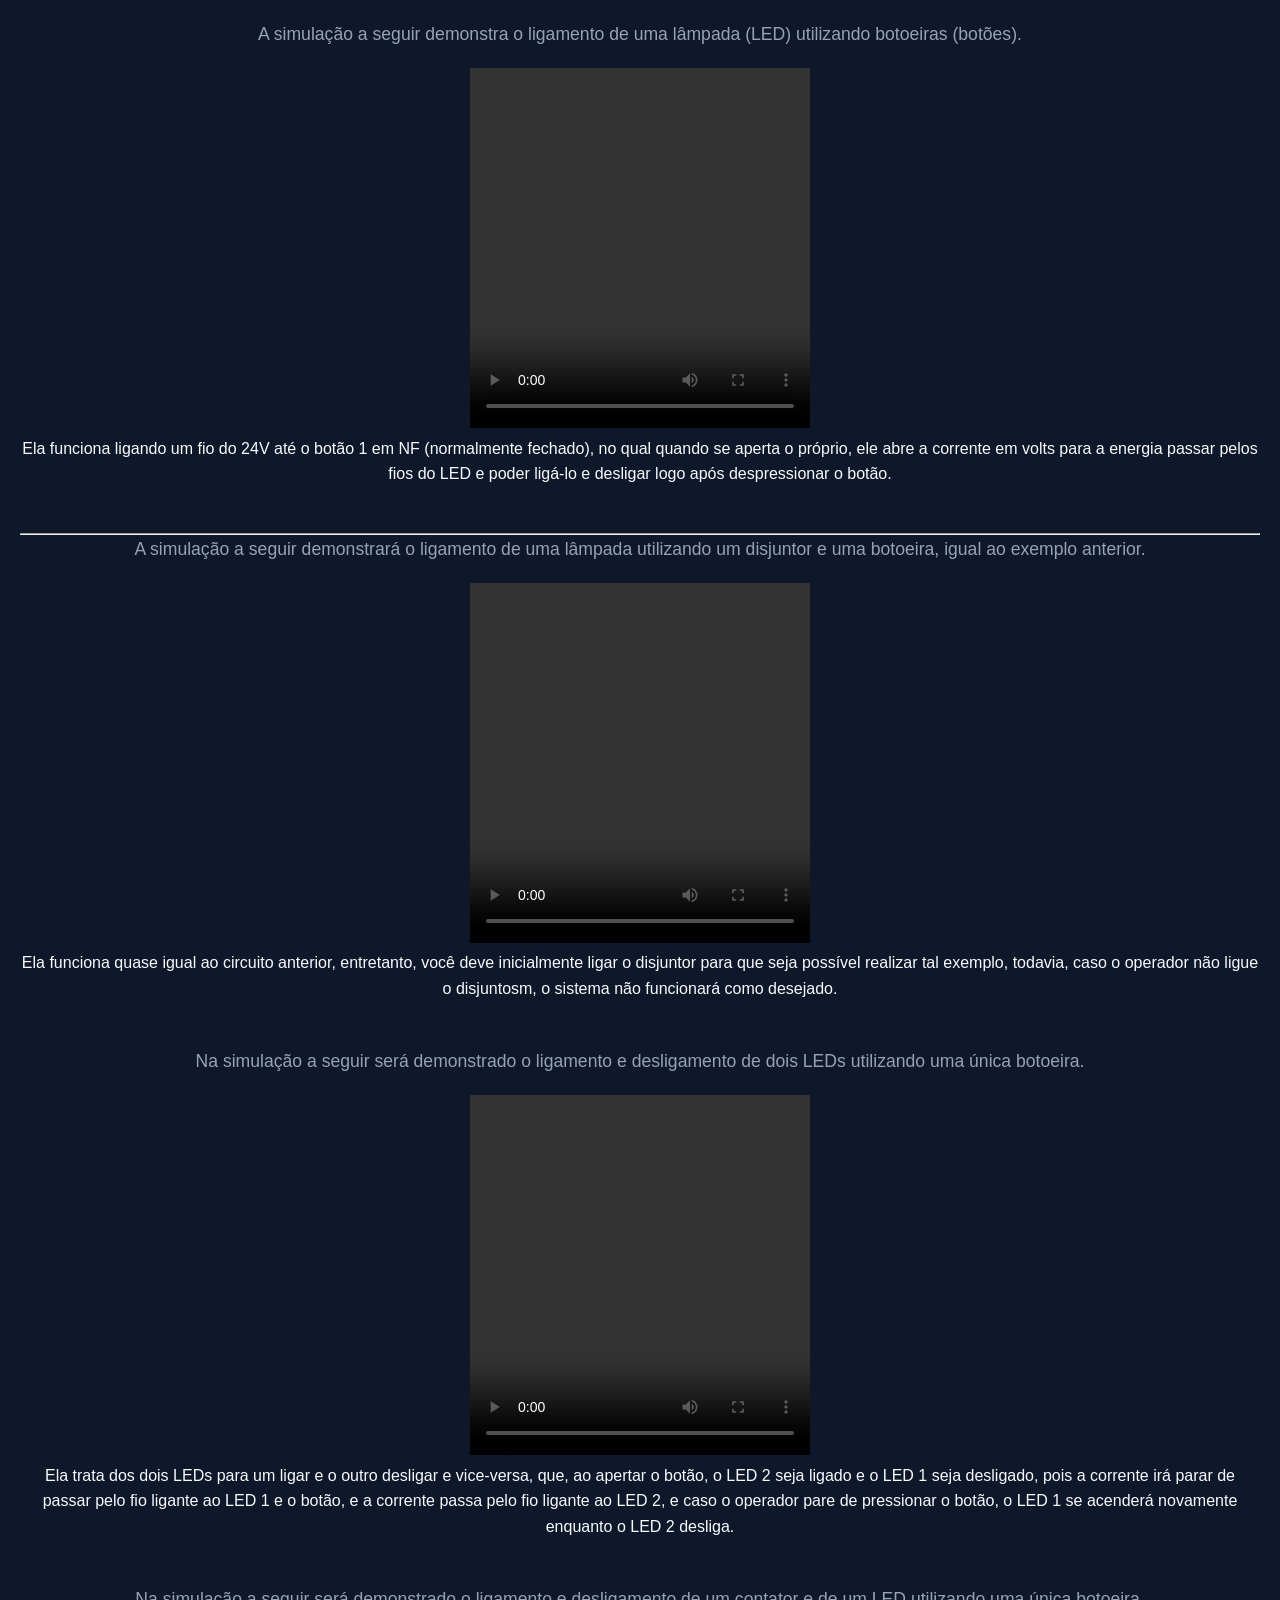
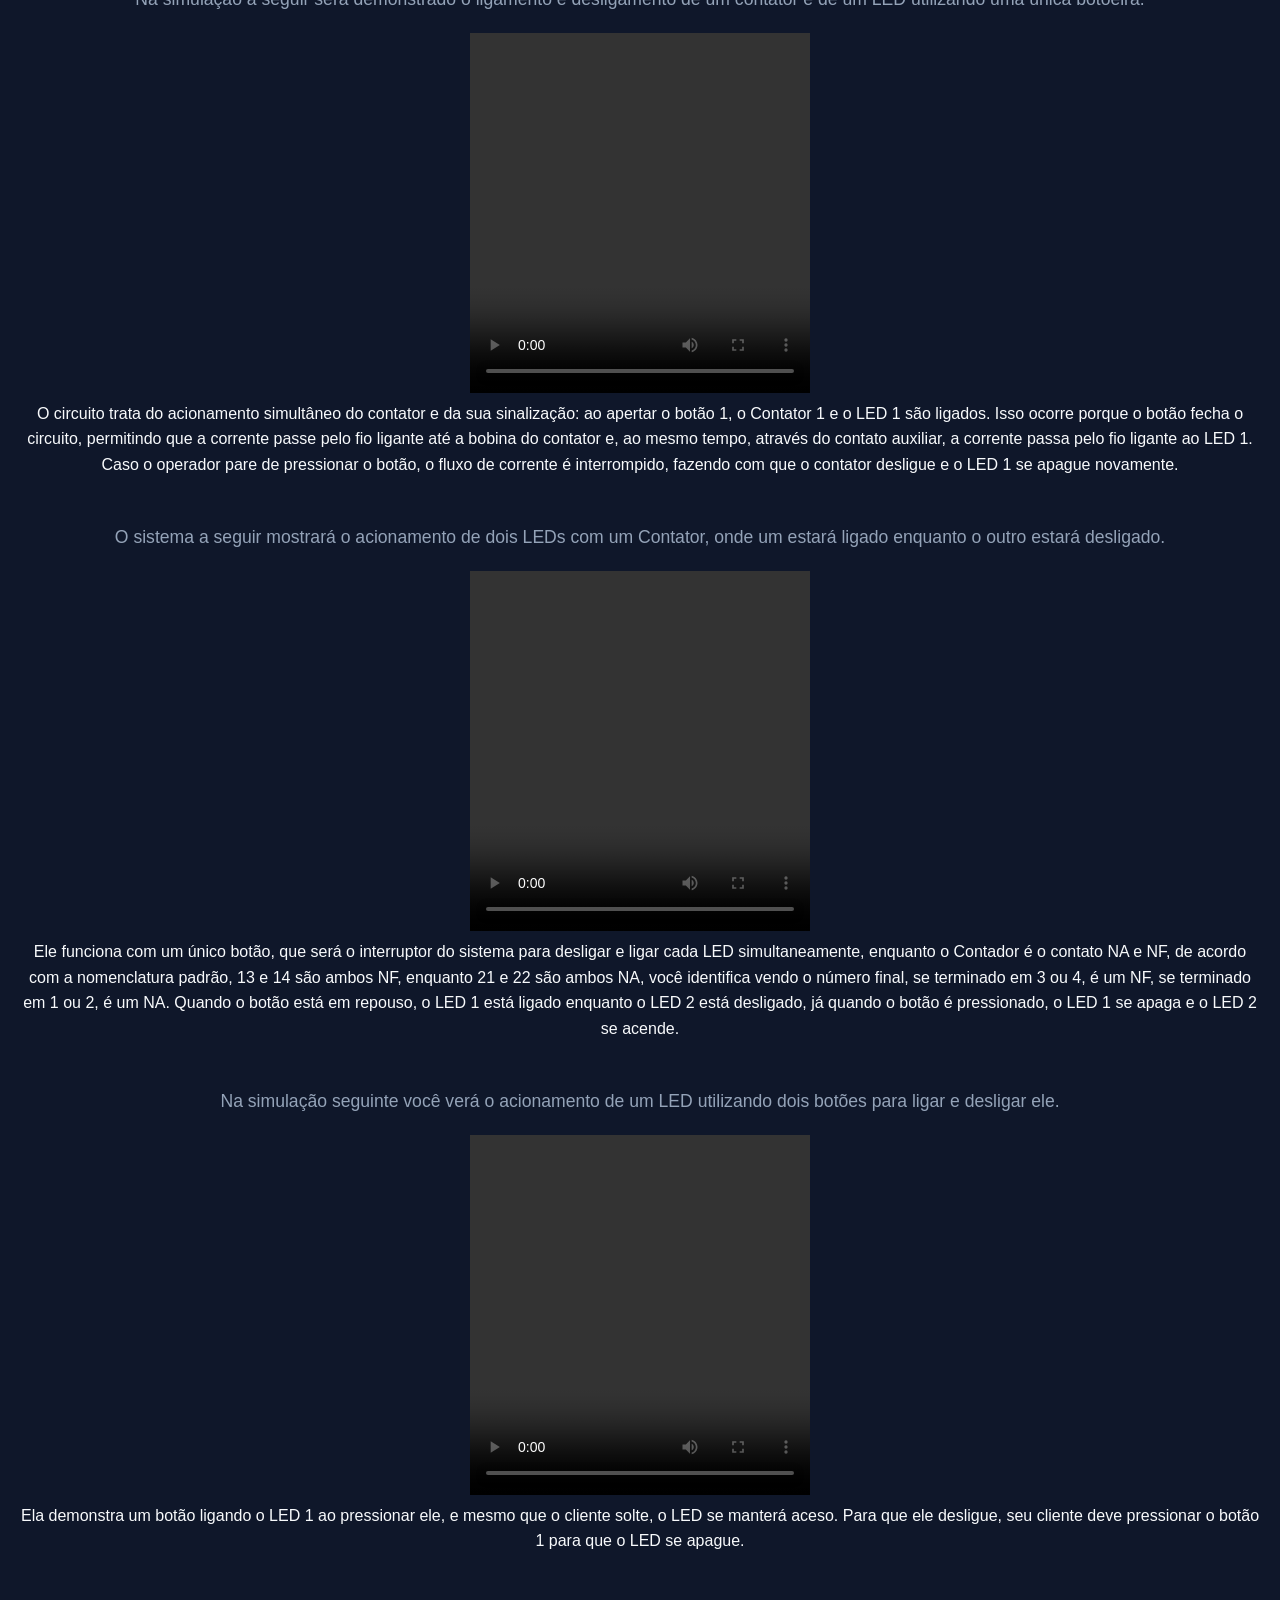
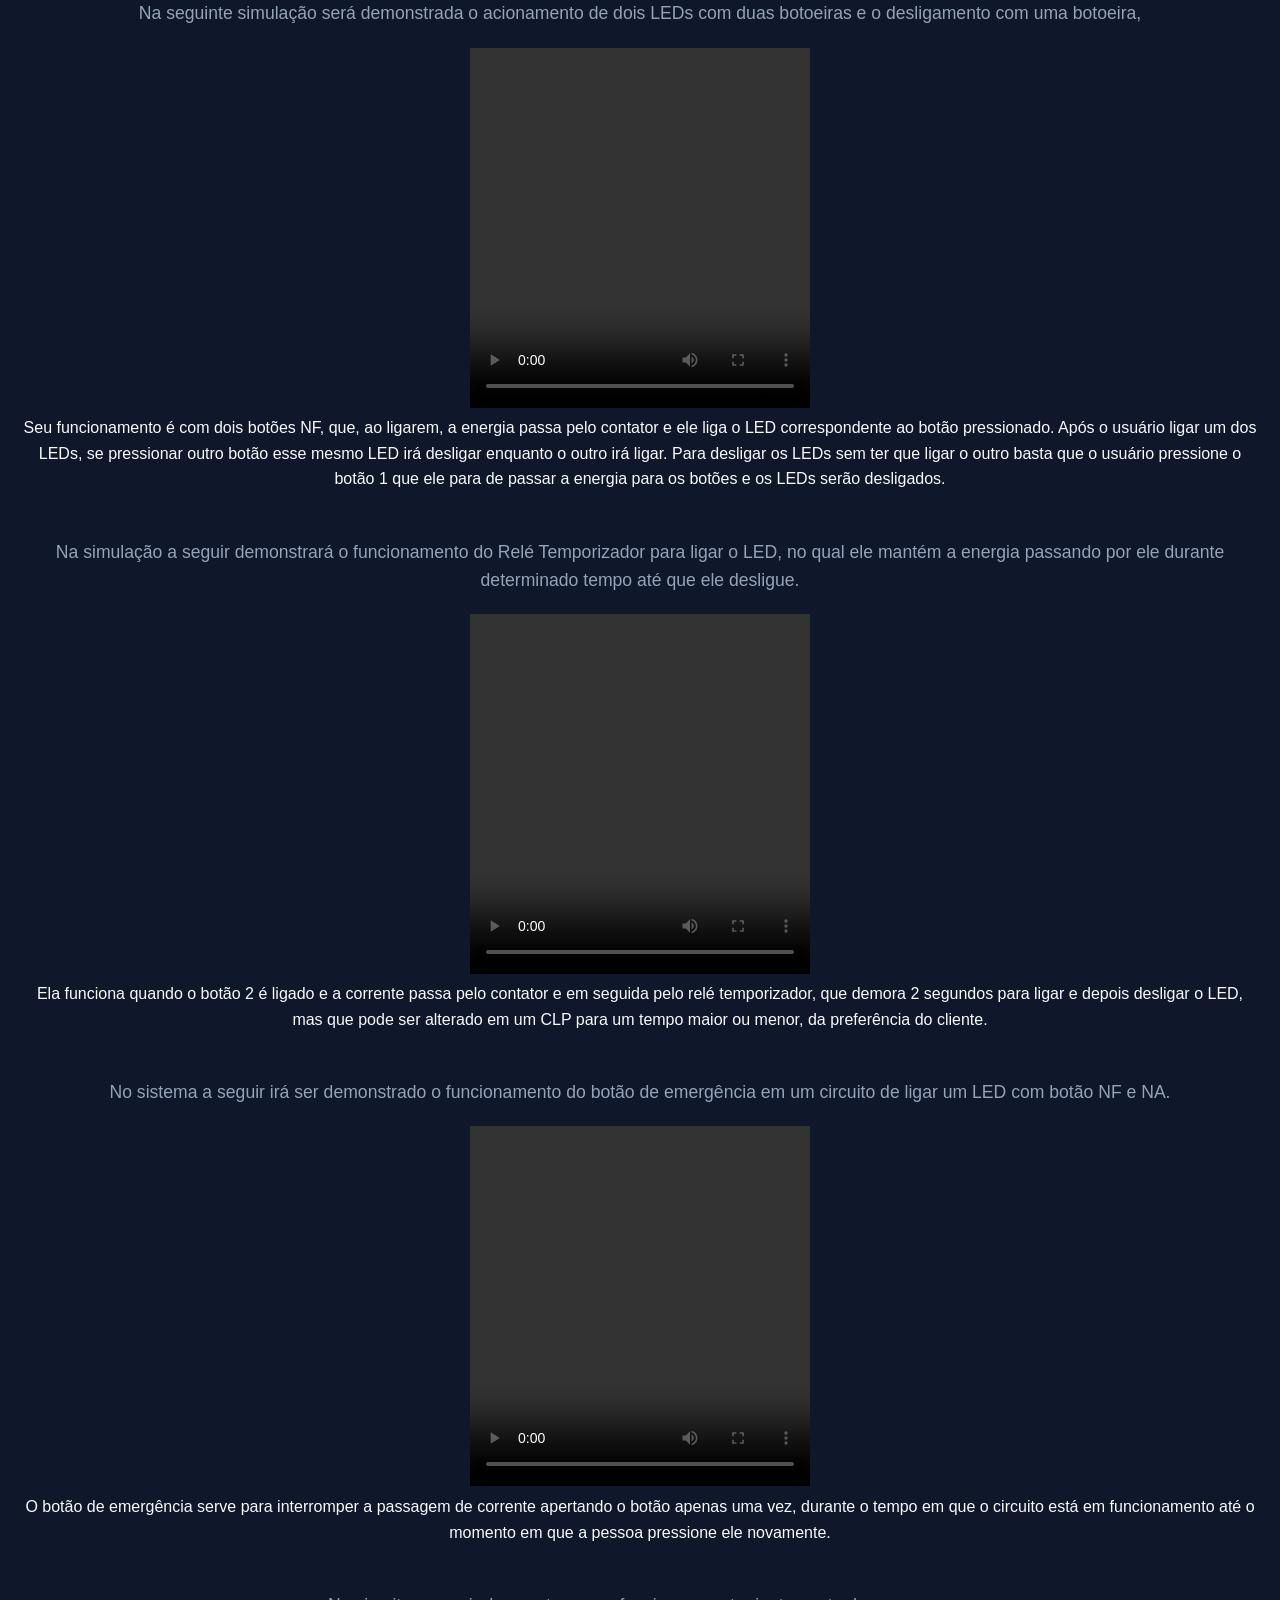
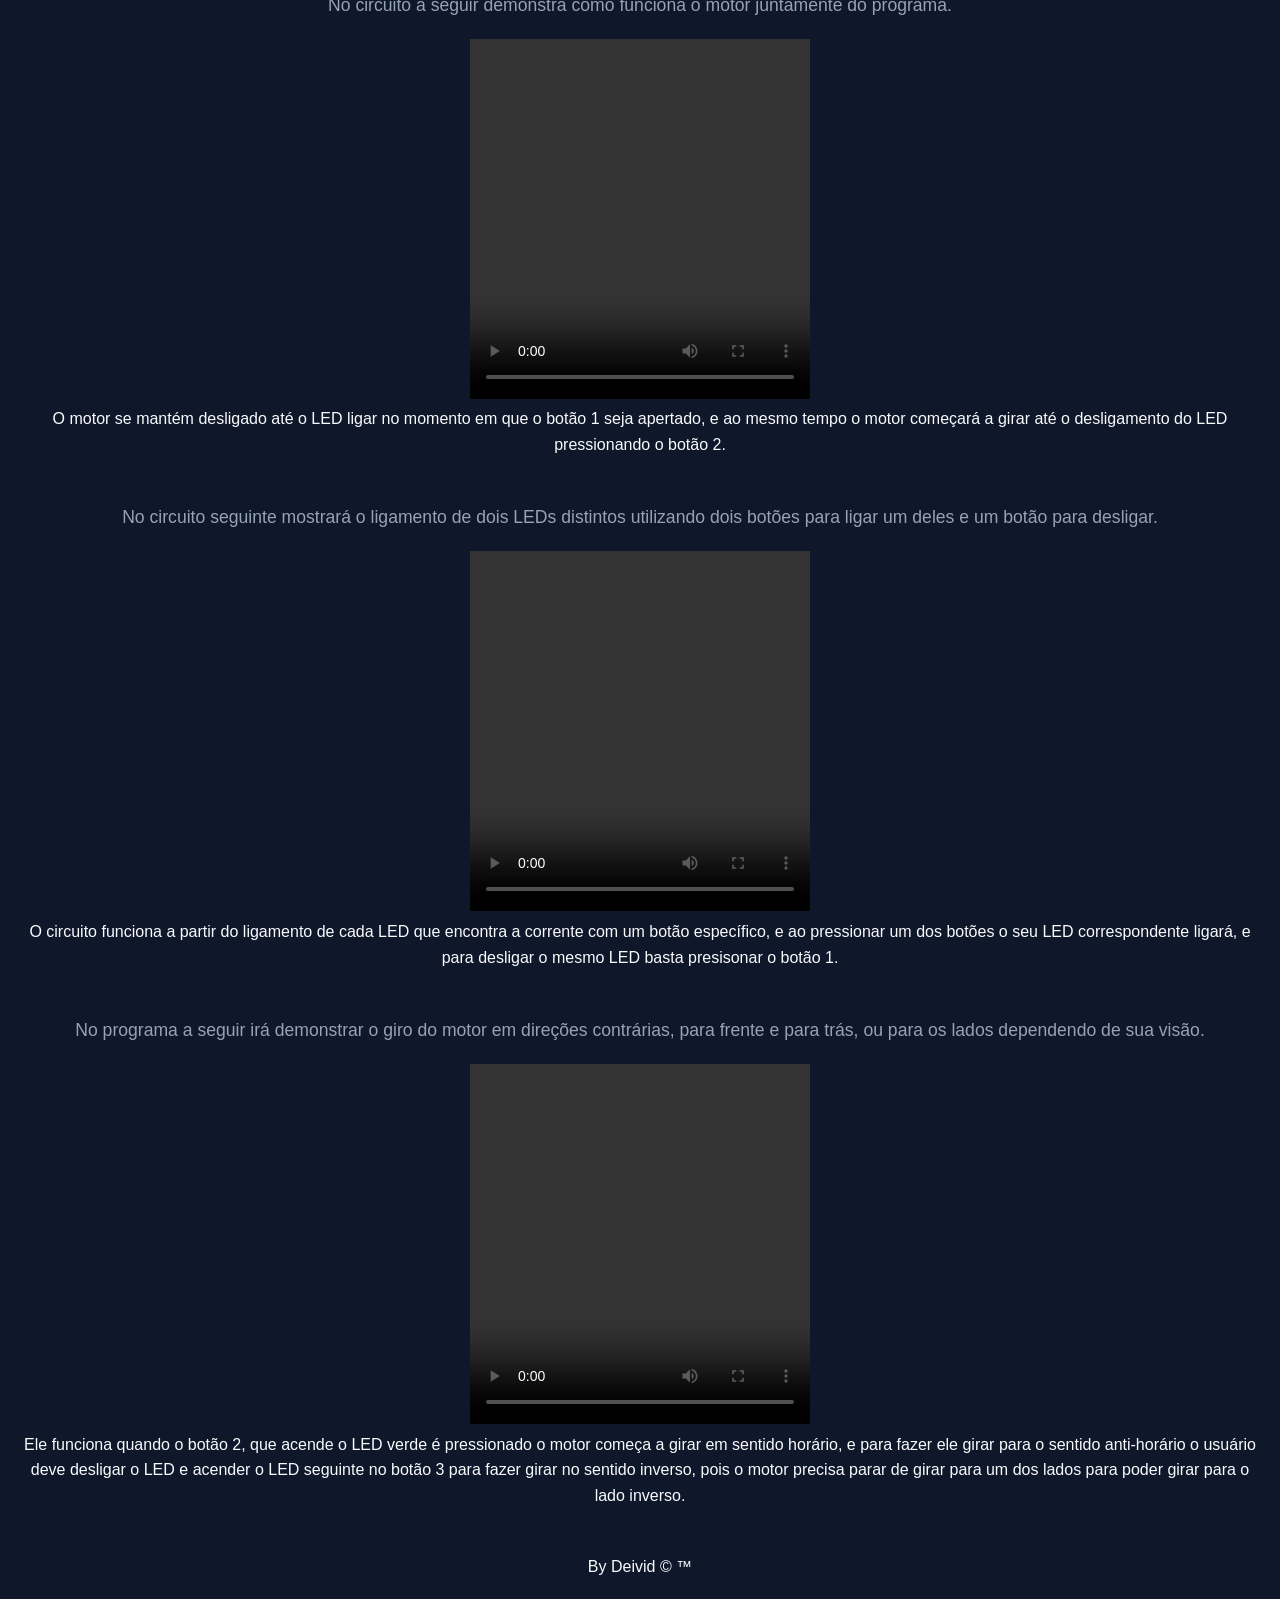
==== index.html @ 8744f874 "site" ====
<!DOCTYPE html>
<html lang="pt_BR">
<head>
    <meta charset="UTF-8">
    <meta name="viewport" content="width=device-width, initial-scale=1.0">
    <link rel="stylesheet" href="./style.css">
    <title>Document</title>
</head>
<body>
    <header>

    </header>
    <main>
        <p>
        A simulação a seguir demonstra o ligamento de uma lâmpada (LED) utilizando botoeiras (botões).
        <div>
            <video src="./videos/Gravação de Tela 2026-06-02 143837.mp4" controls width="340px" height="360px"></video>
        </div>
        Ela funciona ligando um fio do 24V até o botão 1 em NF (normalmente fechado), no qual quando se aperta o próprio, ele abre a corrente em volts para a energia passar pelos fios do LED e poder ligá-lo e desligar logo após despressionar o botão.
        </p><br>
        <hr>
        <p>
            A simulação a seguir demonstrará o ligamento de uma lâmpada utilizando um disjuntor e uma botoeira, igual ao exemplo anterior.
            <div>
                <video src="./videos/Gravação de Tela 2026-06-02 144107.mp4" controls width="340px" height="360px"></video>
            </div>
            Ela funciona quase igual ao circuito anterior, entretanto, você deve inicialmente ligar o disjuntor para que seja possível realizar tal exemplo, todavia, caso o operador não ligue o disjuntosm, o sistema não funcionará como desejado.
        </p><br>
        <p>
            Na simulação a seguir será demonstrado o ligamento e desligamento de dois LEDs utilizando uma única botoeira.
            <div>
                <video src="./videos/Gravação de Tela 2026-06-02 144438.mp4" controls width="340px" height="360px"></video>
            </div>
            Ela trata dos dois LEDs para um ligar e o outro desligar e vice-versa, que, ao apertar o botão, o LED 2 seja ligado e o LED 1 seja desligado, pois a corrente irá parar de passar pelo fio ligante ao LED 1 e o botão, e a corrente passa pelo fio ligante ao LED 2, e caso o operador pare de pressionar o botão, o LED 1 se acenderá novamente enquanto o LED 2 desliga.
        </p><br>
        <p>
            Na simulação a seguir será demonstrado o ligamento e desligamento de um contator e de um LED utilizando uma única botoeira.
            <div>
                <video src="./videos/Gravação de Tela 2026-06-02 144638.mp4" controls width="340ox" height="360px"></video>
            </div>
            O circuito trata do acionamento simultâneo do contator e da sua sinalização: ao apertar o botão 1, o Contator 1 e o LED 1 são ligados. Isso ocorre porque o botão fecha o circuito, permitindo que a corrente passe pelo fio ligante até a bobina do contator e, ao mesmo tempo, através do contato auxiliar, a corrente passa pelo fio ligante ao LED 1. Caso o operador pare de pressionar o botão, o fluxo de corrente é interrompido, fazendo com que o contator desligue e o LED 1 se apague novamente.
        </p><br>
        <p>
            O sistema a seguir mostrará o acionamento de dois LEDs com um Contator, onde um estará ligado enquanto o outro estará desligado.
            <div>
                <video src="./videos/Gravação de Tela 2026-06-02 144818.mp4" controls width="340ox" height="360px"></video>
            </div>
            Ele funciona com um único botão, que será o interruptor do sistema para desligar e ligar cada LED simultaneamente, enquanto o Contador é o contato NA e NF, de acordo com a nomenclatura padrão, 13 e 14 são ambos NF, enquanto 21 e 22 são ambos NA, você identifica vendo o número final, se terminado em 3 ou 4, é um NF, se terminado em 1 ou 2, é um NA. Quando o botão está em repouso, o LED 1 está ligado enquanto o LED 2 está desligado, já quando o botão é pressionado, o LED 1 se apaga e o LED 2 se acende.
        </p><br>
        <p>
            Na simulação seguinte você verá o acionamento de um LED utilizando dois botões para ligar e desligar ele.
            <div>
                <video src="./videos/Gravação de Tela 2026-06-02 145043.mp4" controls width="340ox" height="360px"></video>
            </div>
            Ela demonstra um botão ligando o LED 1 ao pressionar ele, e mesmo que o cliente solte, o LED se manterá aceso. Para que ele desligue, seu cliente deve pressionar o botão 1 para que o LED se apague.
        </p><br>
        <p>
            Na seguinte simulação será demonstrada o acionamento de dois LEDs com duas botoeiras e o desligamento com uma botoeira, 
            <div>
                <video src="./videos/Gravação de Tela 2026-06-02 145429.mp4" controls width="340px" height="360px"></video>
            </div>
            Seu funcionamento é com dois botões NF, que, ao ligarem, a energia passa pelo contator e ele liga o LED correspondente ao botão pressionado. Após o usuário ligar um dos LEDs, se pressionar outro botão esse mesmo LED irá desligar enquanto o outro irá ligar. Para desligar os LEDs sem ter que ligar o outro basta que o usuário pressione o botão 1 que ele para de passar a energia para os botões e os LEDs serão desligados.
        </p><br>
        <p>
            Na simulação a seguir demonstrará o funcionamento do Relé Temporizador para ligar o LED, no qual ele mantém a energia passando por ele durante determinado tempo até que ele desligue.
            <div>
                <video src="./videos/Gravação de Tela 2026-06-02 152453.mp4" controls width="340ox" height="360px"></video>
            </div>
            Ela funciona quando o botão 2 é ligado e a corrente passa pelo contator e em seguida pelo relé temporizador, que demora 2 segundos para ligar e depois desligar o LED, mas que pode ser alterado em um CLP para um tempo maior ou menor, da preferência do cliente.
        </p><br>
        <p>
            No sistema a seguir irá ser demonstrado o funcionamento do botão de emergência em um circuito de ligar um LED com botão NF e NA.
            <div>
                <video src="./videos/Gravação de Tela 2026-06-02 152722.mp4" controls width="340px" height="360px"></video>
            </div> 
            O botão de emergência serve para interromper a passagem de corrente apertando o botão apenas uma vez, durante o tempo em que o circuito está em funcionamento até o momento em que a pessoa pressione ele novamente.
        </p><br>
        <p>
            No circuito a seguir demonstra como funciona o motor juntamente do programa.
            <div>
                <video src="./videos/Gravação de Tela 2026-06-02 153037.mp4" controls width="340px" height="360px"></video>
            </div>
            O motor se mantém desligado até o LED ligar no momento em que o botão 1 seja apertado, e ao mesmo tempo o motor começará a girar até o desligamento do LED pressionando o botão 2.
        </p><br>
        <p>
            No circuito seguinte mostrará o ligamento de dois LEDs distintos utilizando dois botões para ligar um deles e um botão para desligar.
            <div>
                <video src="./videos/Gravação de Tela 2026-06-02 153526.mp4" controls width="340px" height="360px"></video>
            </div>
            O circuito funciona a partir do ligamento de cada LED que encontra a corrente com um botão específico, e ao pressionar um dos botões o seu LED correspondente ligará, e para desligar o mesmo LED basta presisonar o botão 1.
        </p><br>
        <p>
            No programa a seguir irá demonstrar o giro do motor em direções contrárias, para frente e para trás, ou para os lados dependendo de sua visão.
            <div>
                <video src="./videos/Gravação de Tela 2026-06-02 153916.mp4" controls width="340px" height="360px"></video>
            </div>
            Ele funciona quando o botão 2, que acende o LED verde é pressionado o motor começa a girar em sentido horário, e para fazer ele girar para o sentido anti-horário o usuário deve desligar o LED e acender o LED seguinte no botão 3 para fazer girar no sentido inverso, pois o motor precisa parar de girar para um dos lados para poder girar para o lado inverso.
        </p><br>
    </main>
    <footer>
        By Deivid &copy; &trade;
    </footer>
</body>
</html>
---- style.css ----
/* ==========================================
    CONFIGURAÇÕES GERAIS (Reset & Cores)
   ========================================== */
* {
    margin: 0;
    padding: 0;
    box-sizing: border-box;
    font-family: 'Segoe UI', Tahoma, Geneva, Verdana, sans-serif;
}

:root {
    --bg-principal: #0f172a;    /* Azul escuro sofisticado */
    --bg-card: #1e293b;         /* Azul um pouco mais claro para contraste */
    --texto-principal: #f8fafc; /* Branco suave */
    --texto-secundario: #94a3b8;/* Cinza claro para detalhes */
    --detalhe: #38bdf8;          /* Azul brilhante para links e botões */
    --borda-suave: #334155;
}

body {
    background-color: var(--bg-principal);
    color: var(--texto-principal);
    line-height: 1.6;
    padding: 20px;
    display: flex;
    flex-direction: column;
    align-items: center;
    text-align: center;
}

/* ==========================================
    LAYOUT DO CONTAINER PRINCIPAL
   ========================================== */
.container {
    max-width: 800px;
    width: 100%;
    background: var(--bg-card);
    padding: 40px;
    border-radius: 16px;
    box-shadow: 0 10px 25px rgba(0, 0, 0, 0.3);
    border: 1px solid var(--borda-suave);
    margin-top: 40px;
}

/* ==========================================
    TIPOGRAFIA (Títulos e Textos)
   ========================================== */
h1 {
    font-size: 2.5rem;
    color: var(--texto-principal);
    margin-bottom: 10px;
    font-weight: 700;
}

p {
    color: var(--texto-secundario);
    margin-bottom: 20px;
    font-size: 1.1rem;
}

/* ==========================================
    ESTILIZAÇÃO DAS IMAGENS (Segura e Bonita)
   ========================================== */
img {
    max-width: 100%;
    height: auto;
    border-radius: 12px;
    display: block;
    margin: 20px auto;
    box-shadow: 0 4px 12px rgba(0, 0, 0, 0.2);
    /* Se a imagem sumir ou quebrar, o CSS abaixo garante que não estrague o layout */
    background-color: var(--borda-suave);
    min-height: 150px; 
}

/* ==========================================
    BOTÕES E LINKS
   ========================================== */
.btn {
    display: inline-block;
    background-color: var(--detalhe);
    color: var(--bg-principal);
    padding: 12px 24px;
    border-radius: 8px;
    text-decoration: none;
    font-weight: 600;
    transition: all 0.3s ease;
    text-align: center;
}

.btn:hover {
    background-color: #7dd3fc; /* Tom mais claro no hover */
    transform: translateY(-2px); /* Efeito flutuante */
    box-shadow: 0 5px 15px rgba(56, 189, 248, 0.4);
}
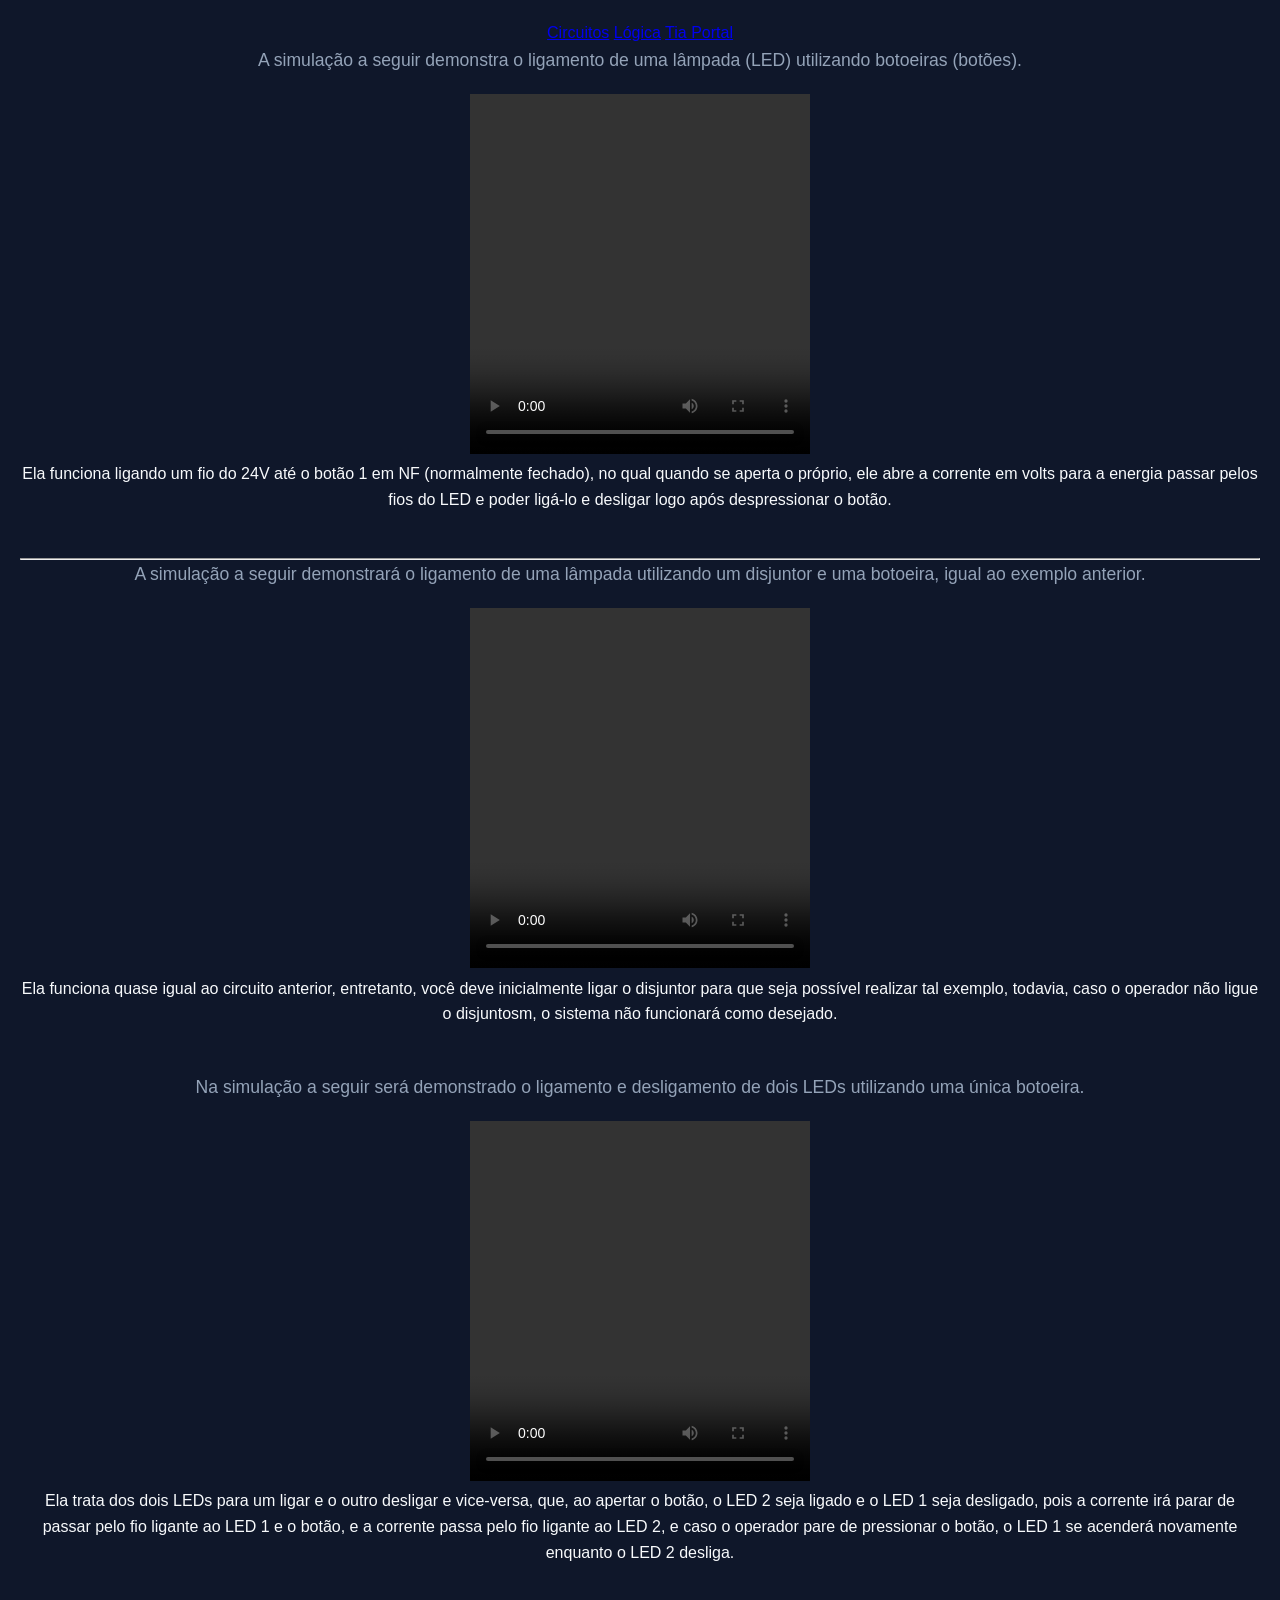
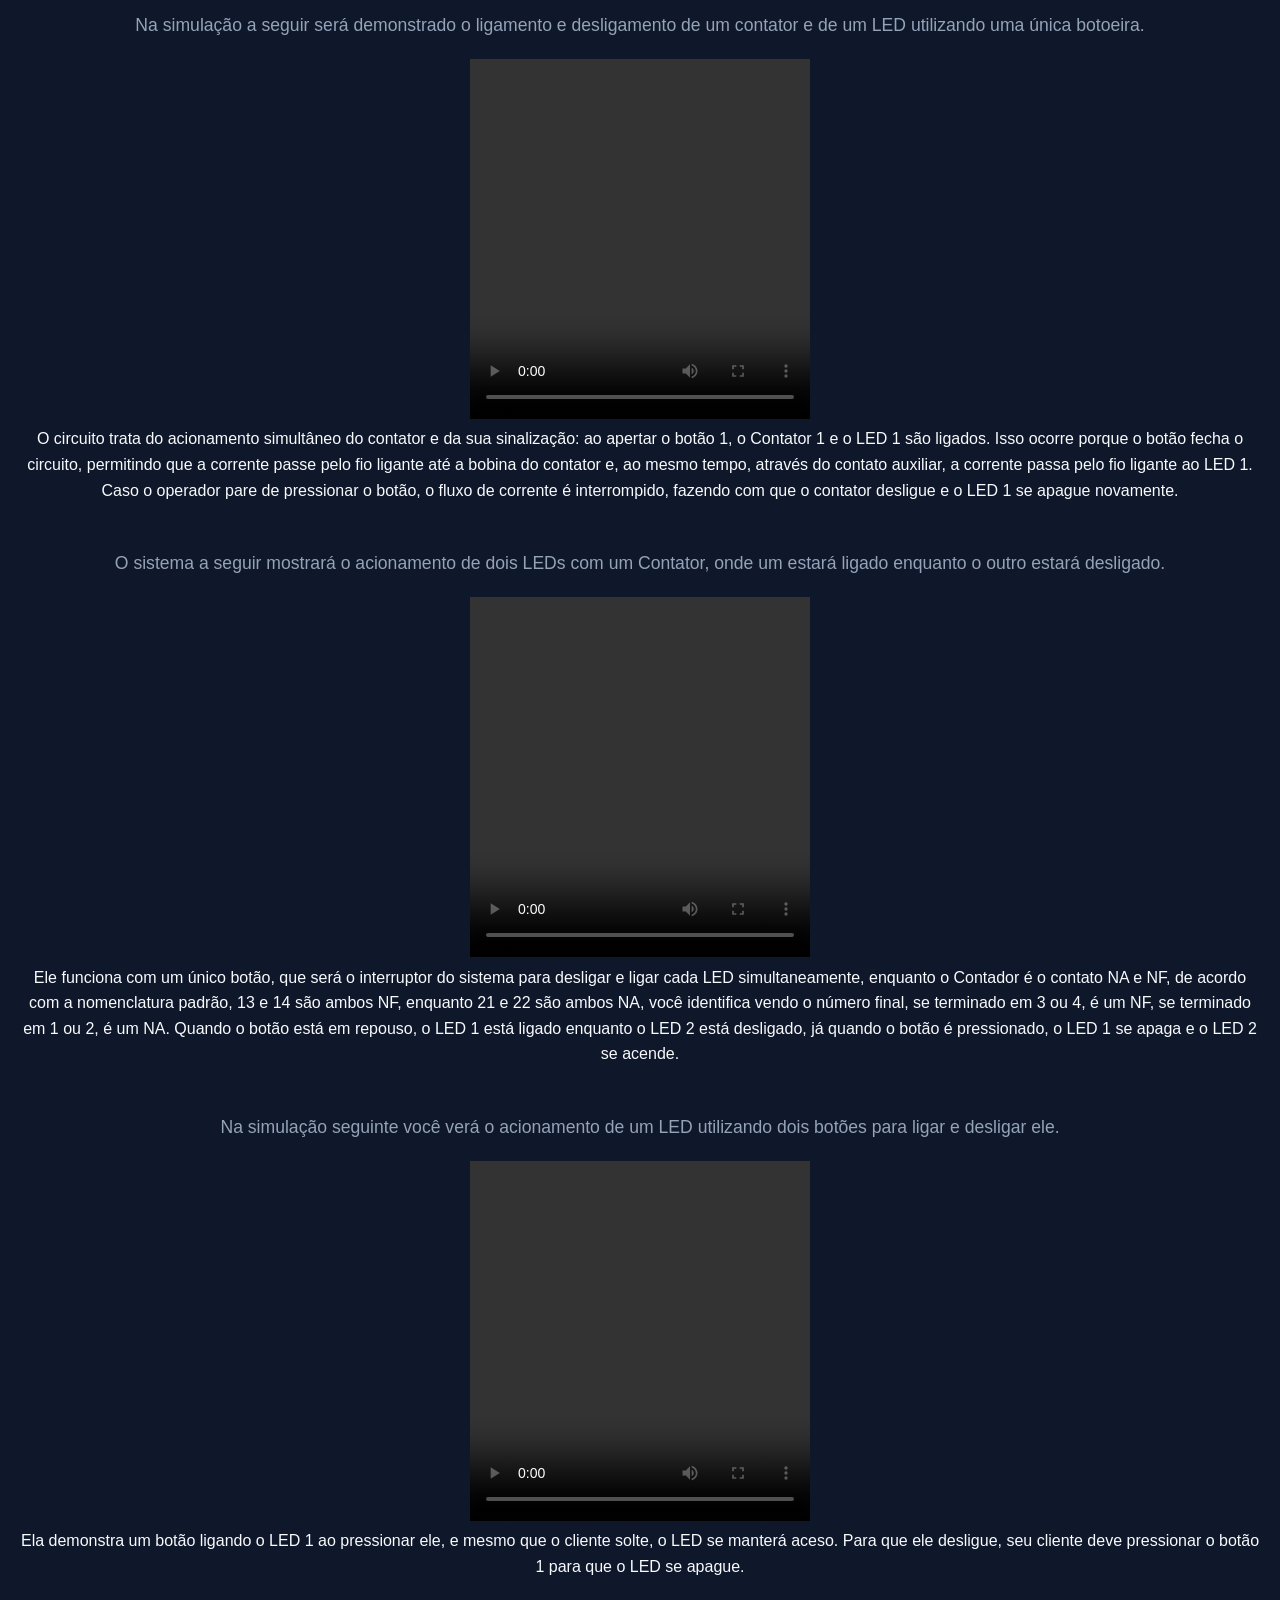
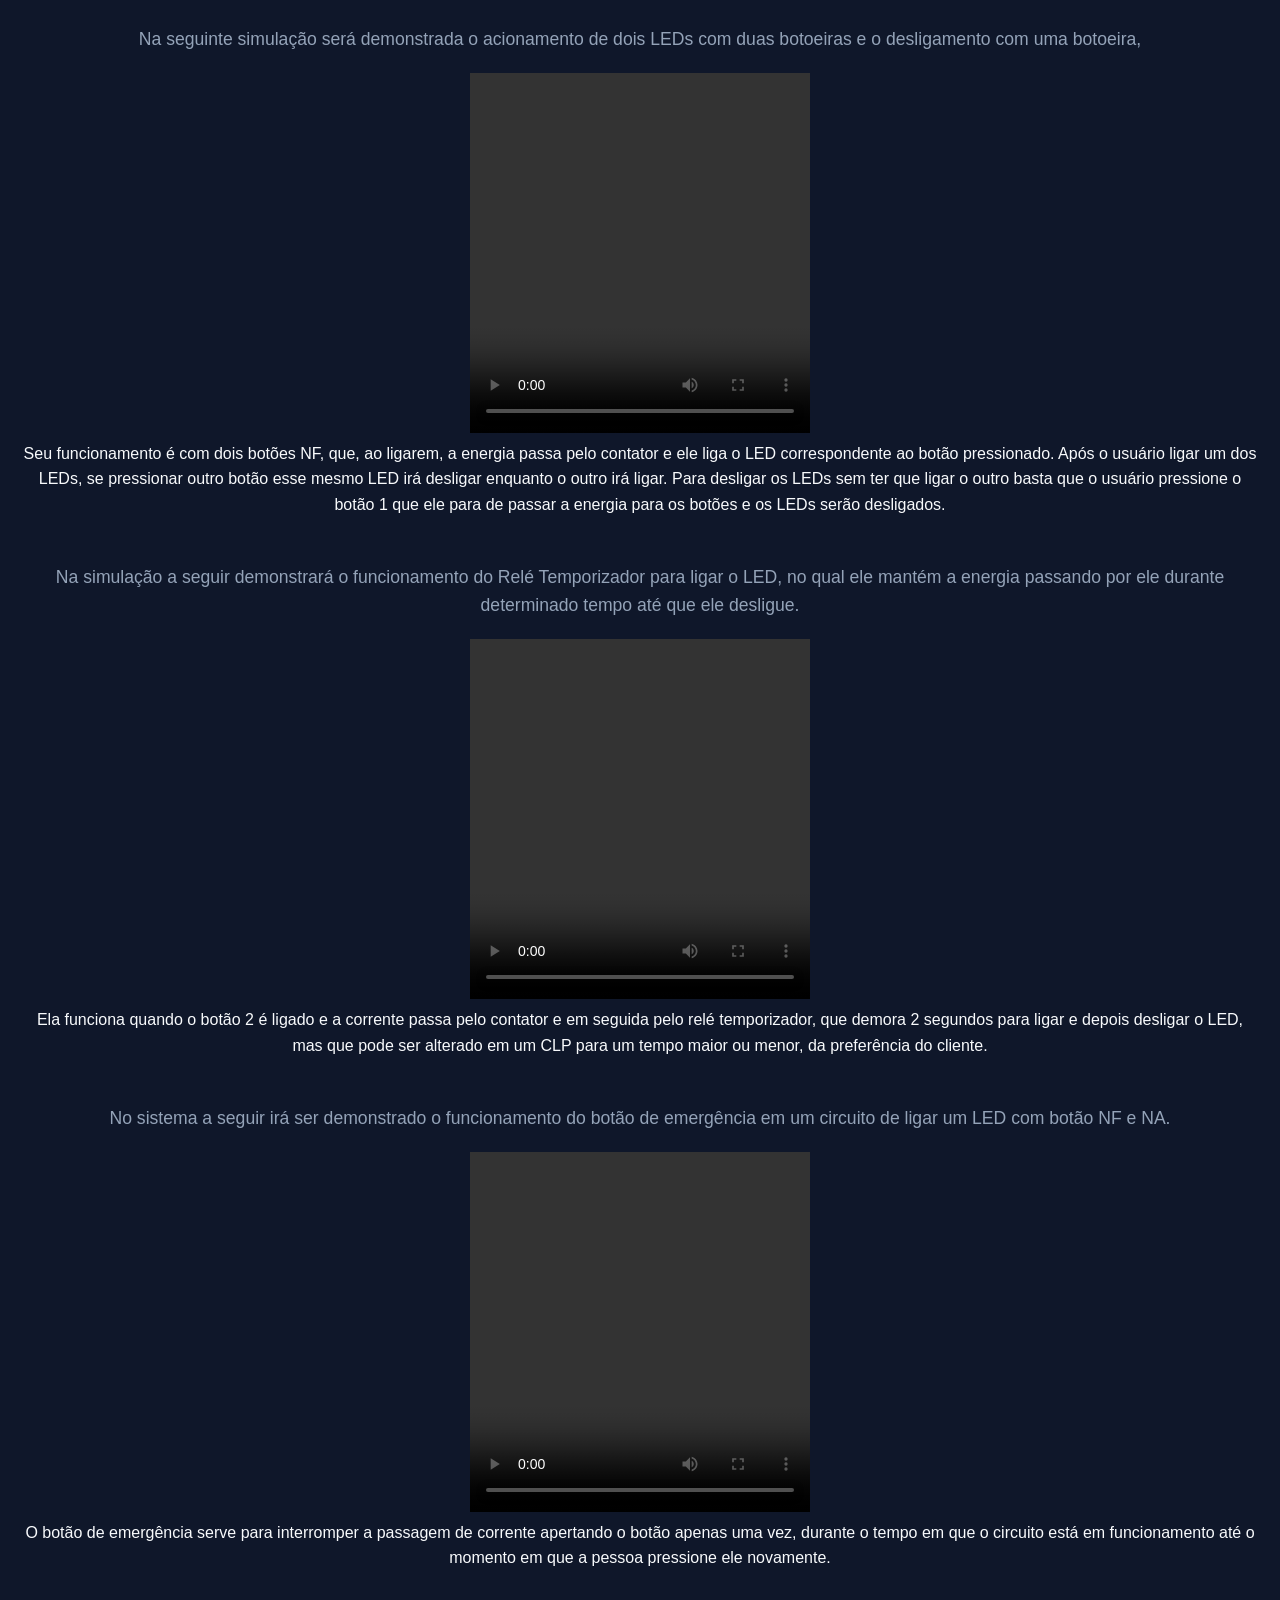
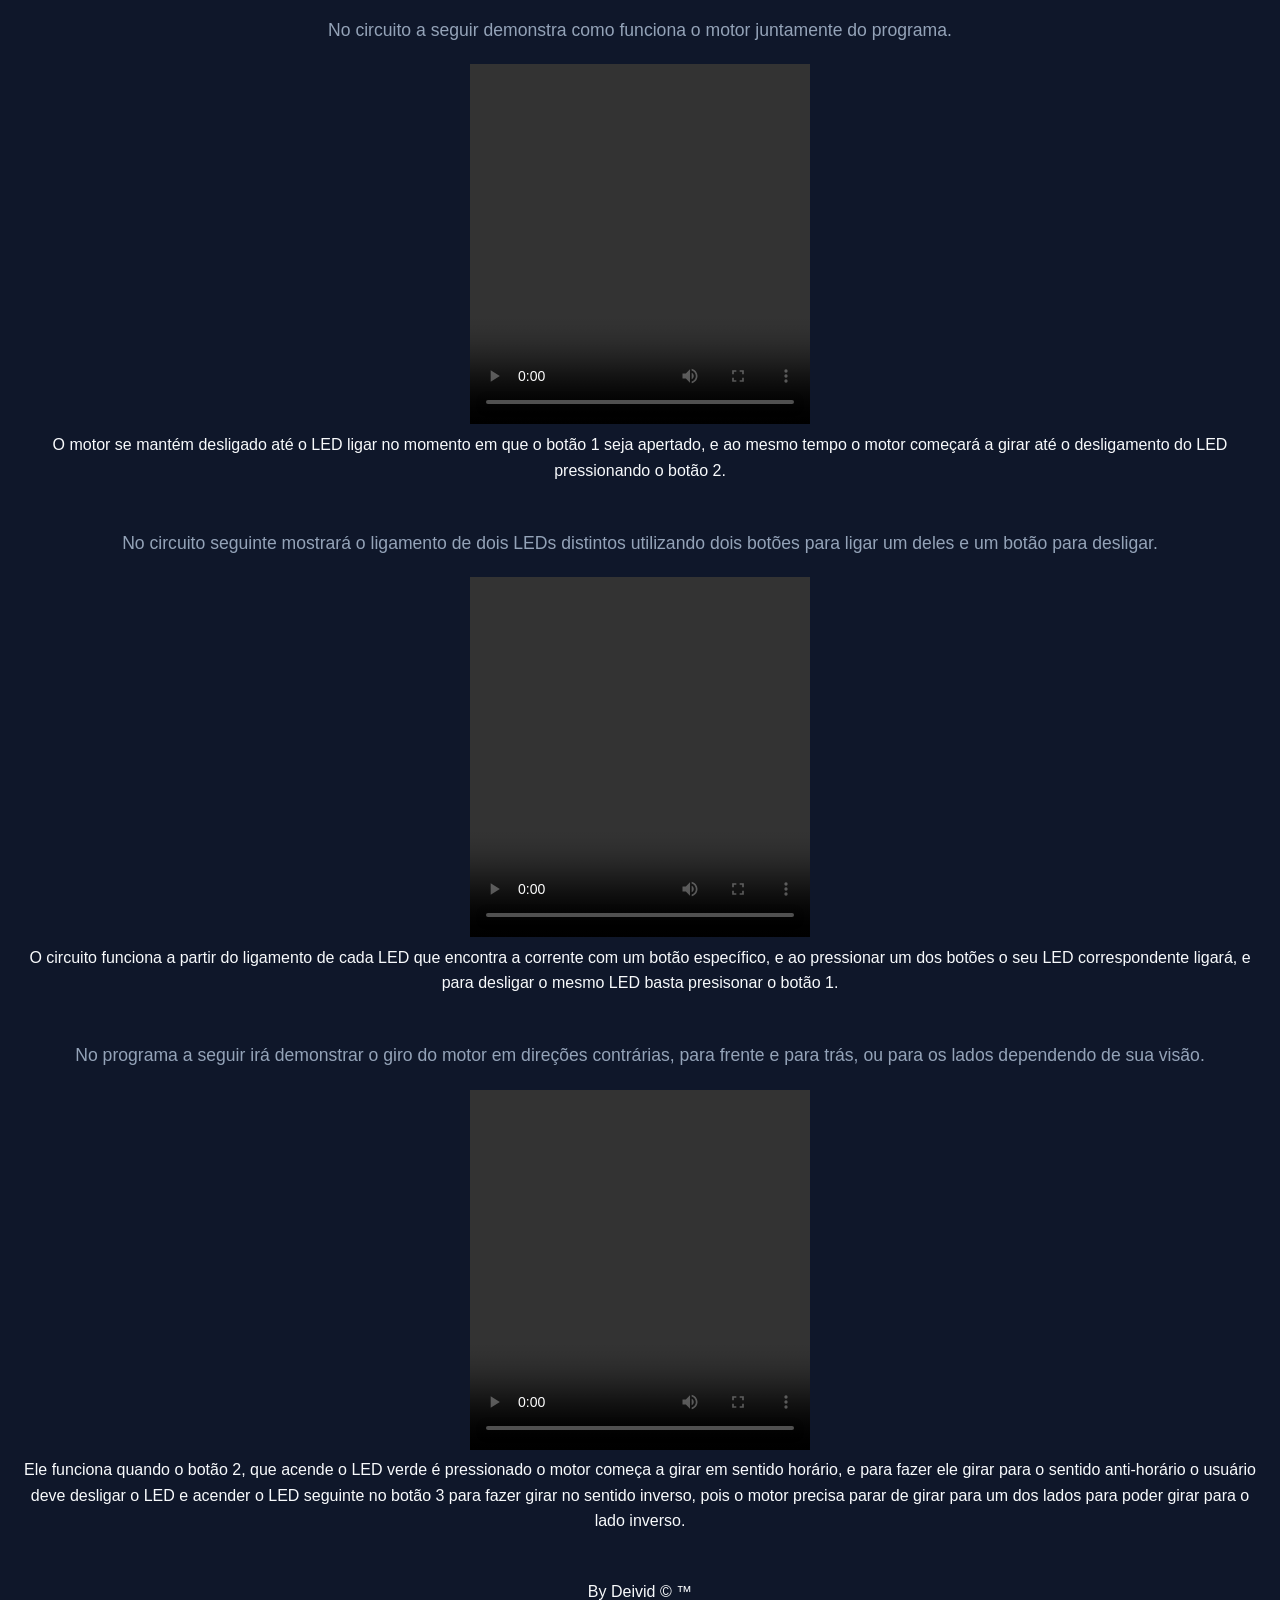
==== commit 058822be: "site" ====
--- a/index.html
+++ b/index.html
@@ -8,7 +8,11 @@
 </head>
 <body>
     <header>
-
+        <nav>
+            <a href="index.html">Circuitos</a>
+            <a href="funcionamento.html">Lógica</a>
+            <a href="tia.html">Tia Portal</a>
+        </nav>
     </header>
     <main>
         <p>
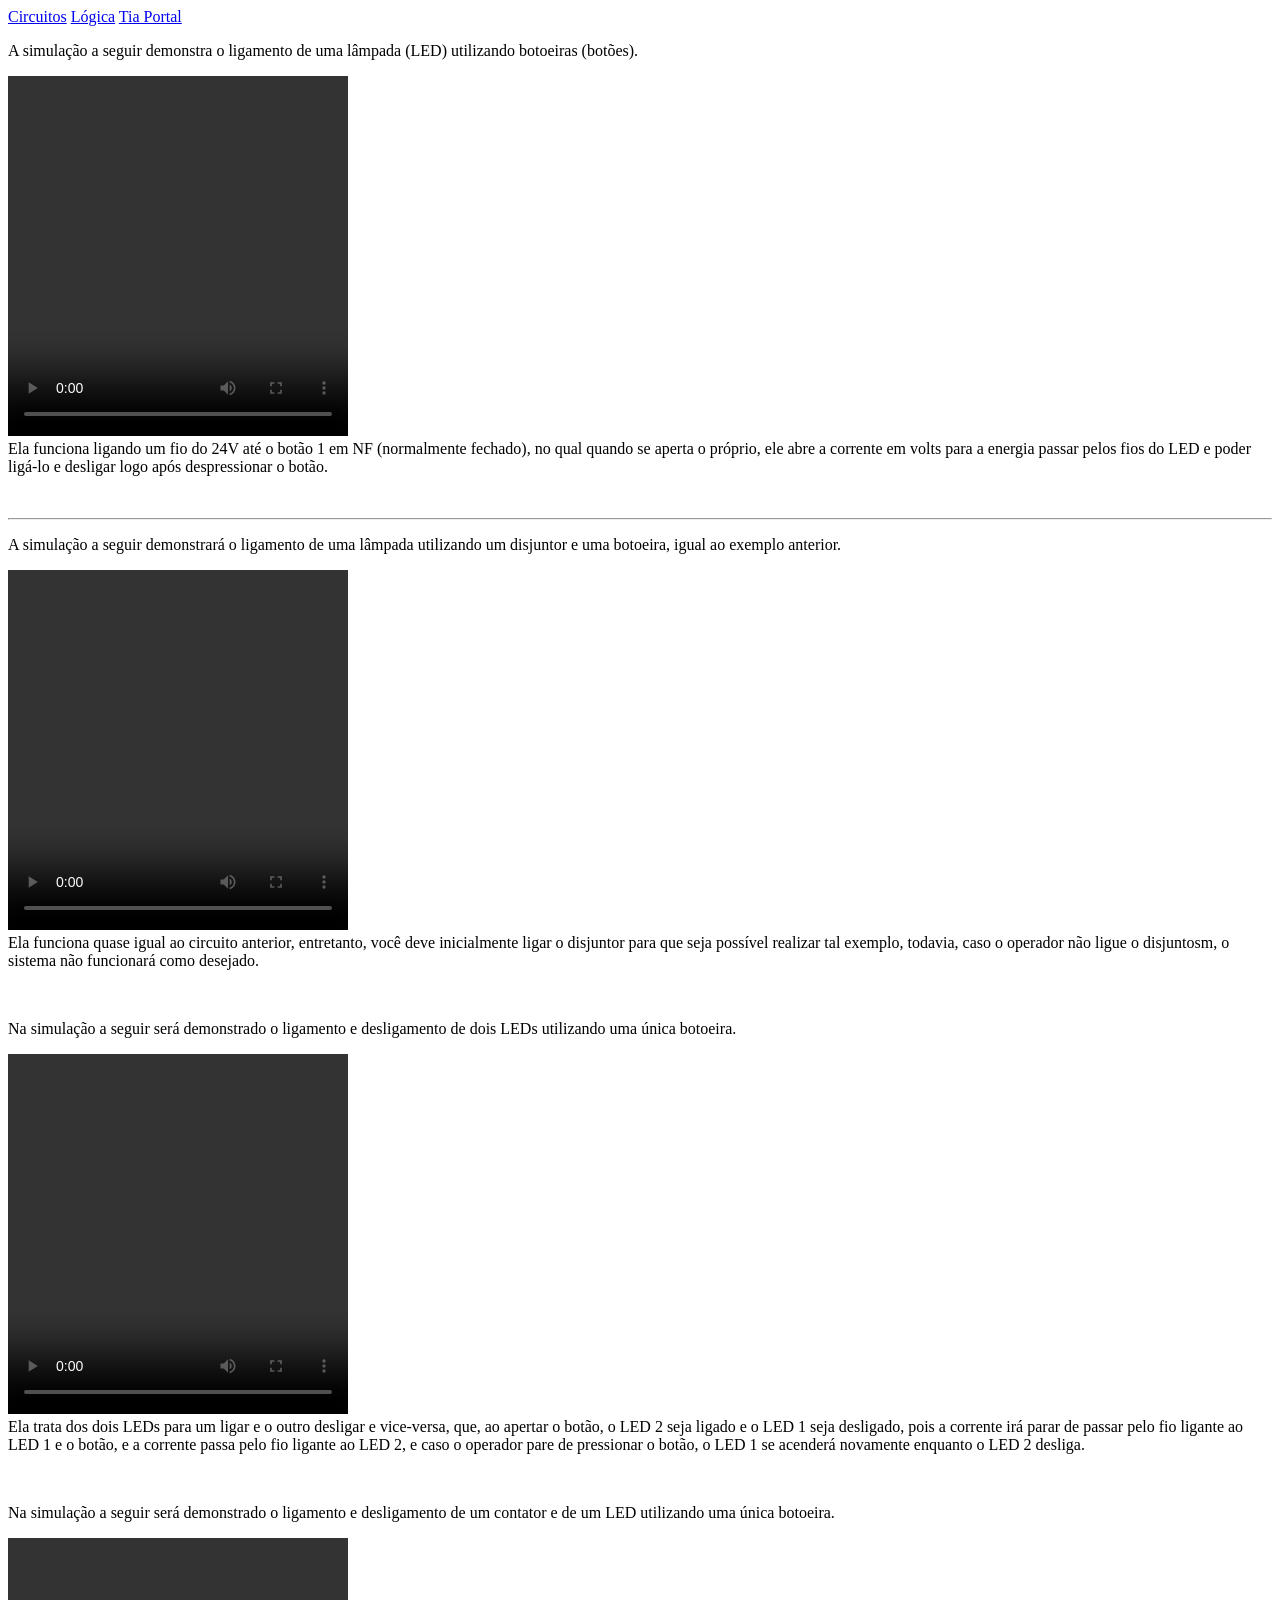
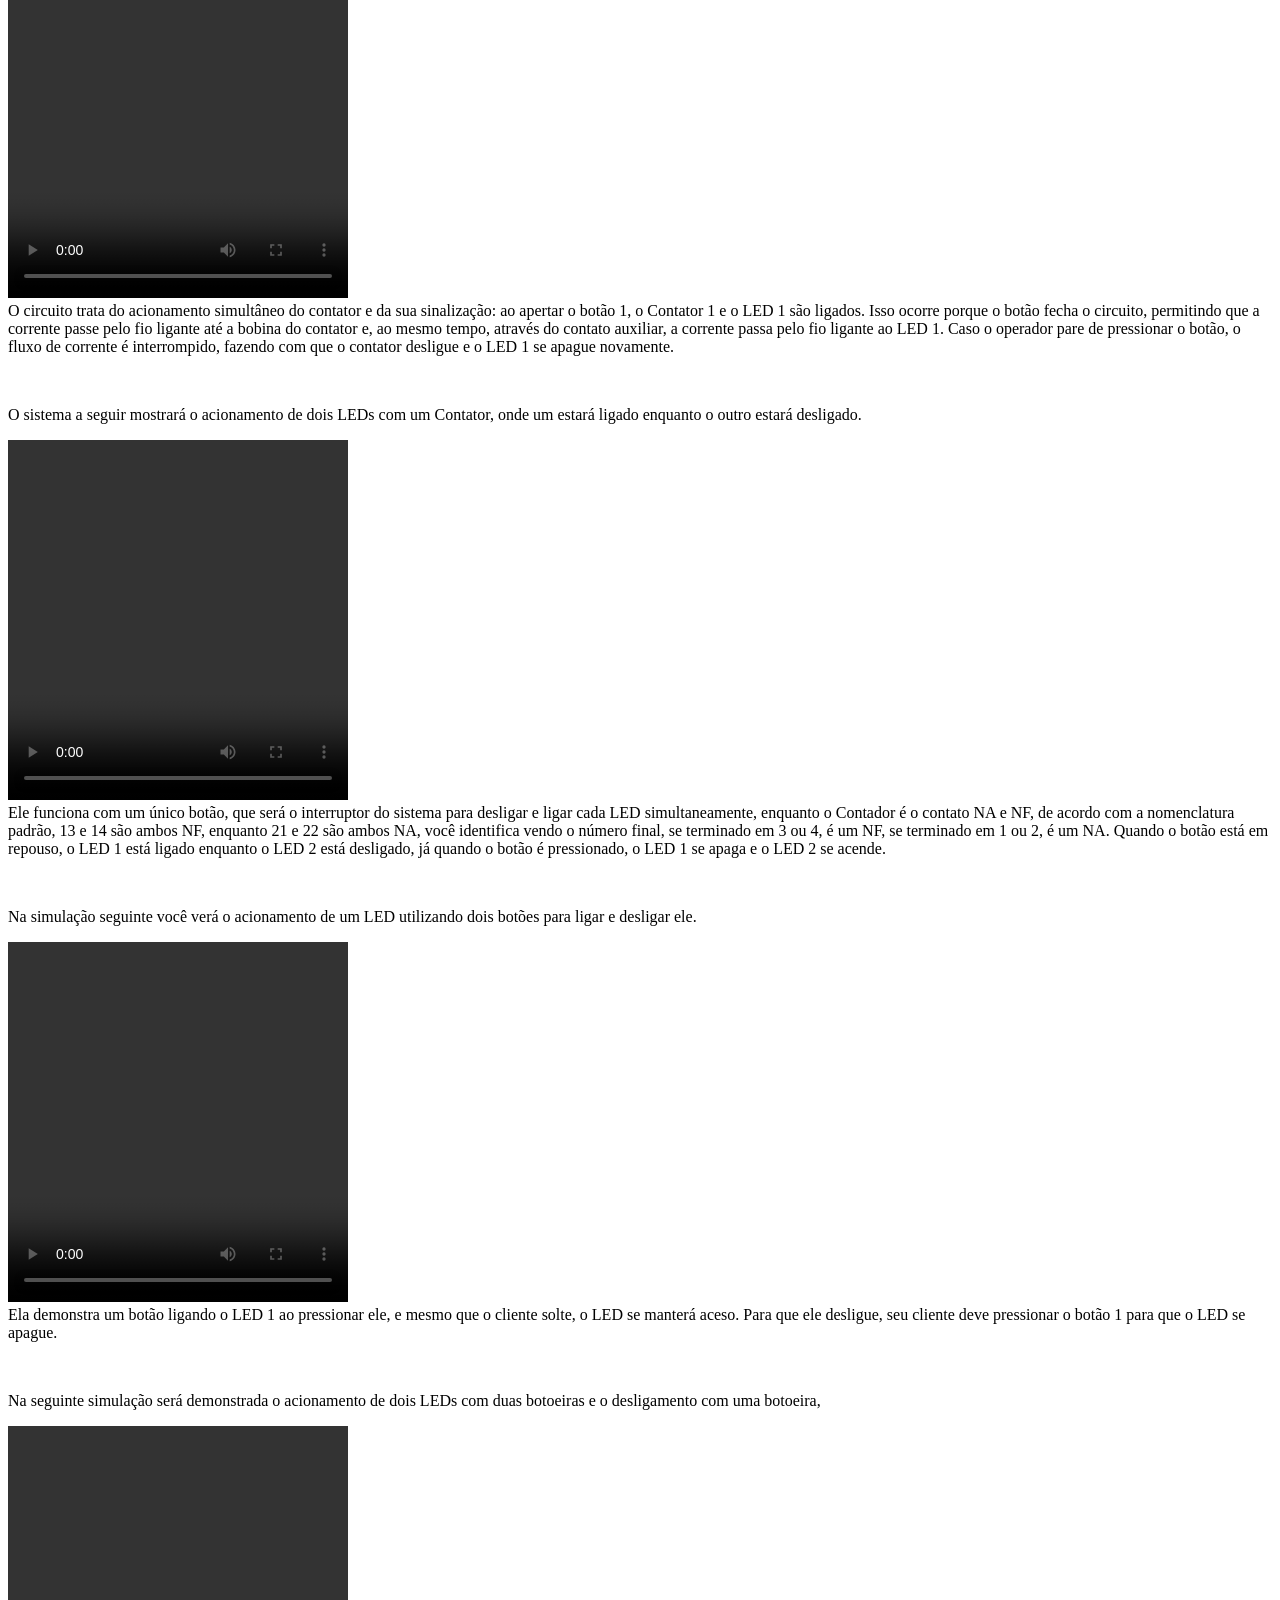
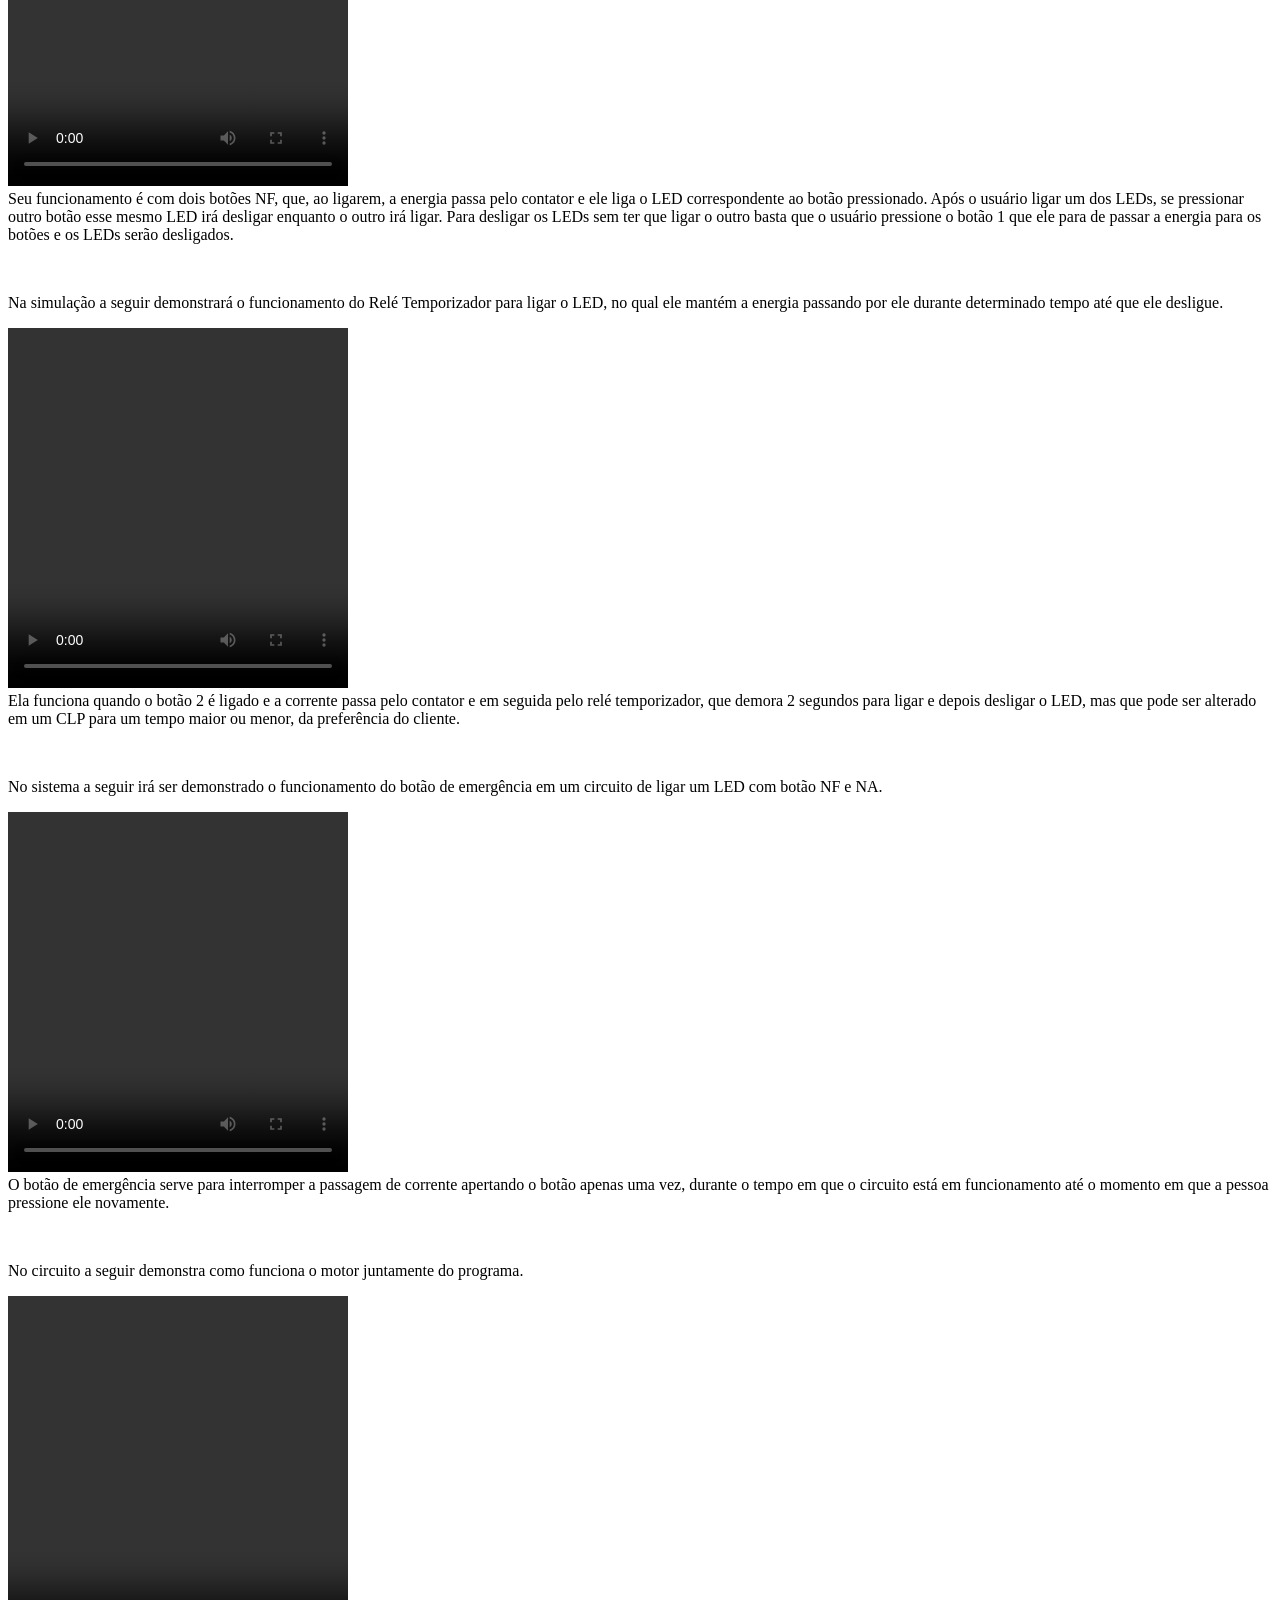
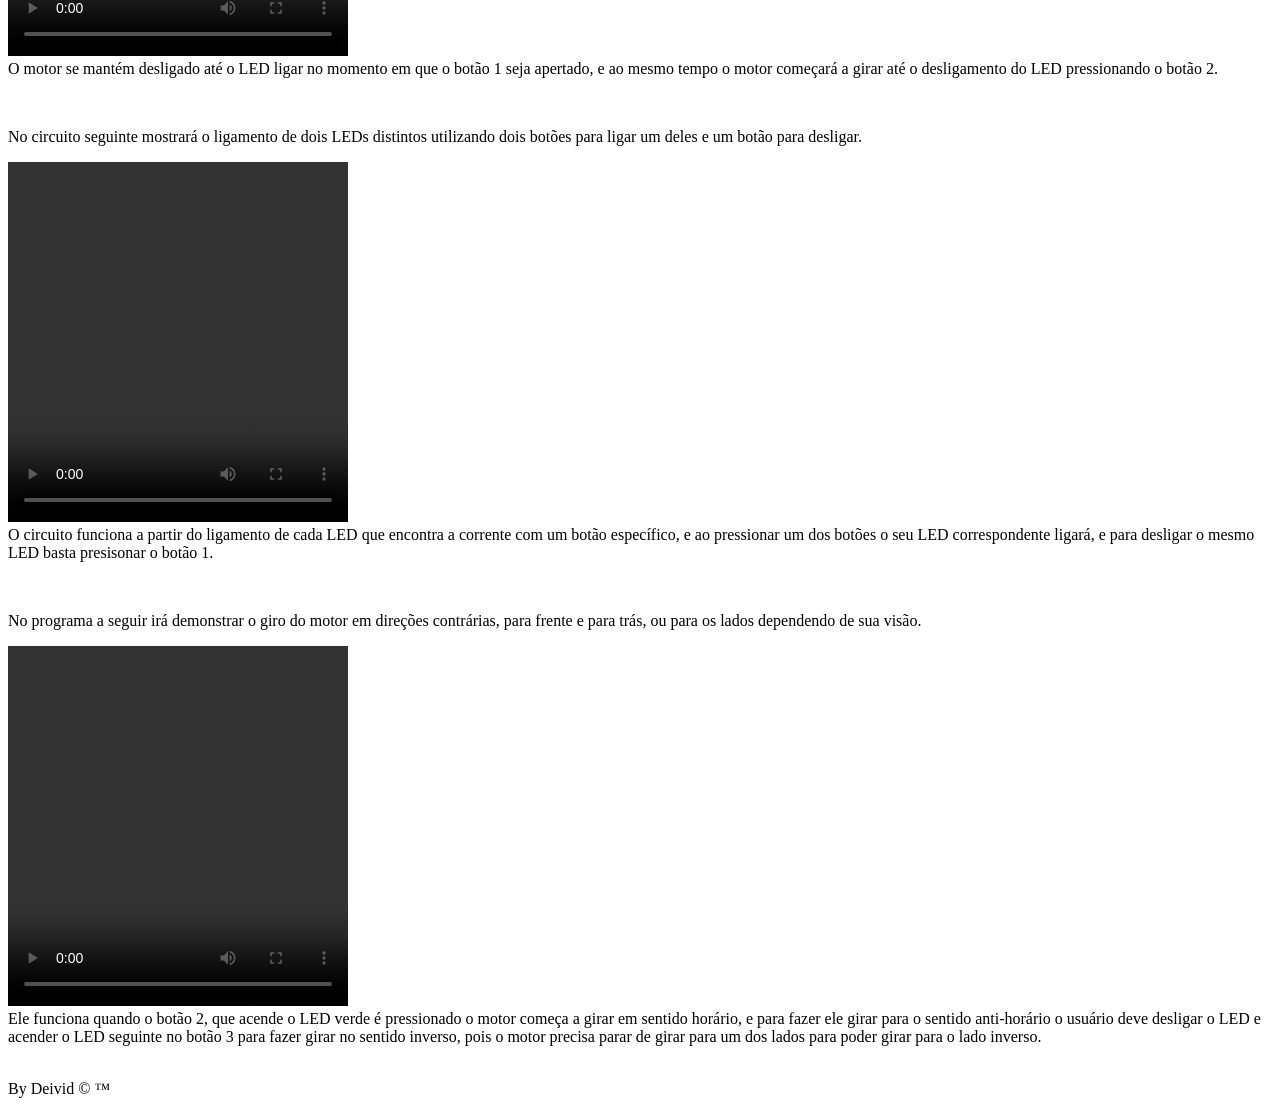
==== commit 8e03362c: "site" ====
--- a/index.html
+++ b/index.html
@@ -4,7 +4,7 @@
     <meta charset="UTF-8">
     <meta name="viewport" content="width=device-width, initial-scale=1.0">
     <link rel="stylesheet" href="./style.css">
-    <title>Document</title>
+    <title>Circuitos</title>
 </head>
 <body>
     <header>
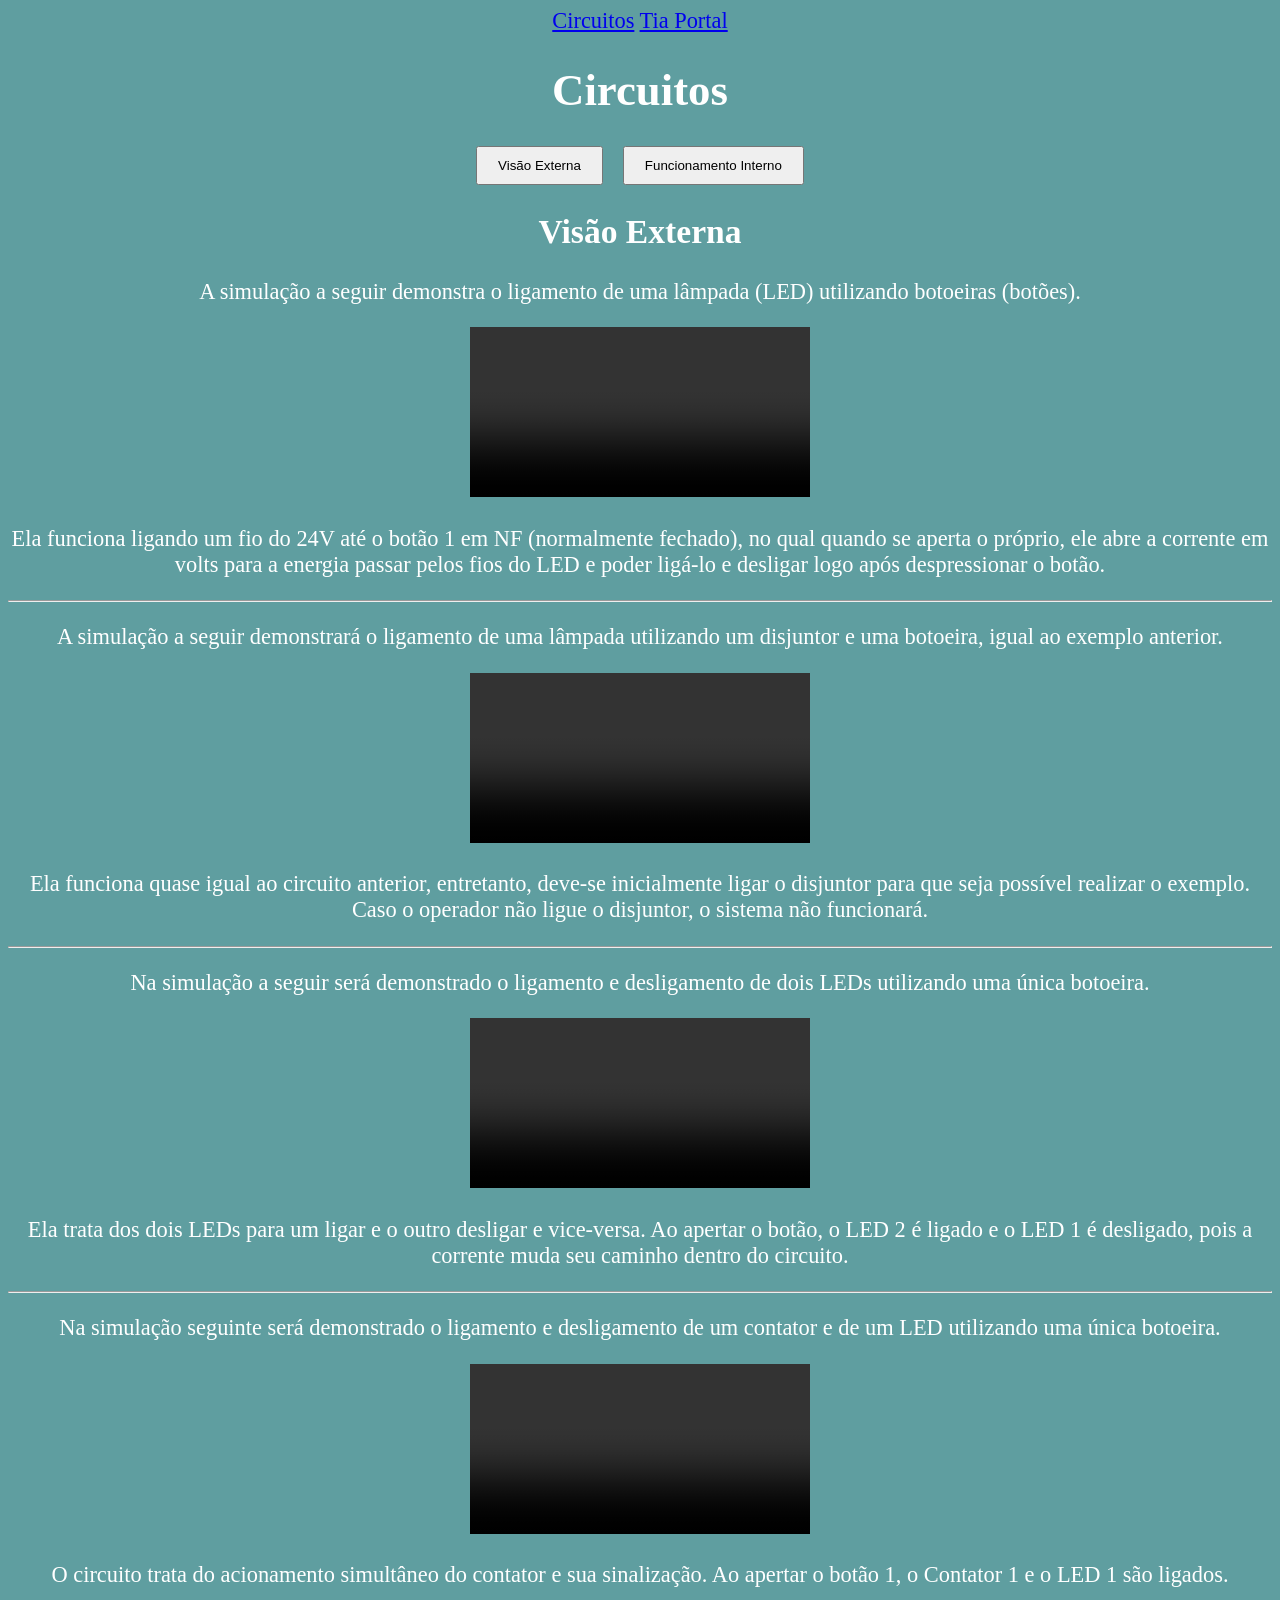
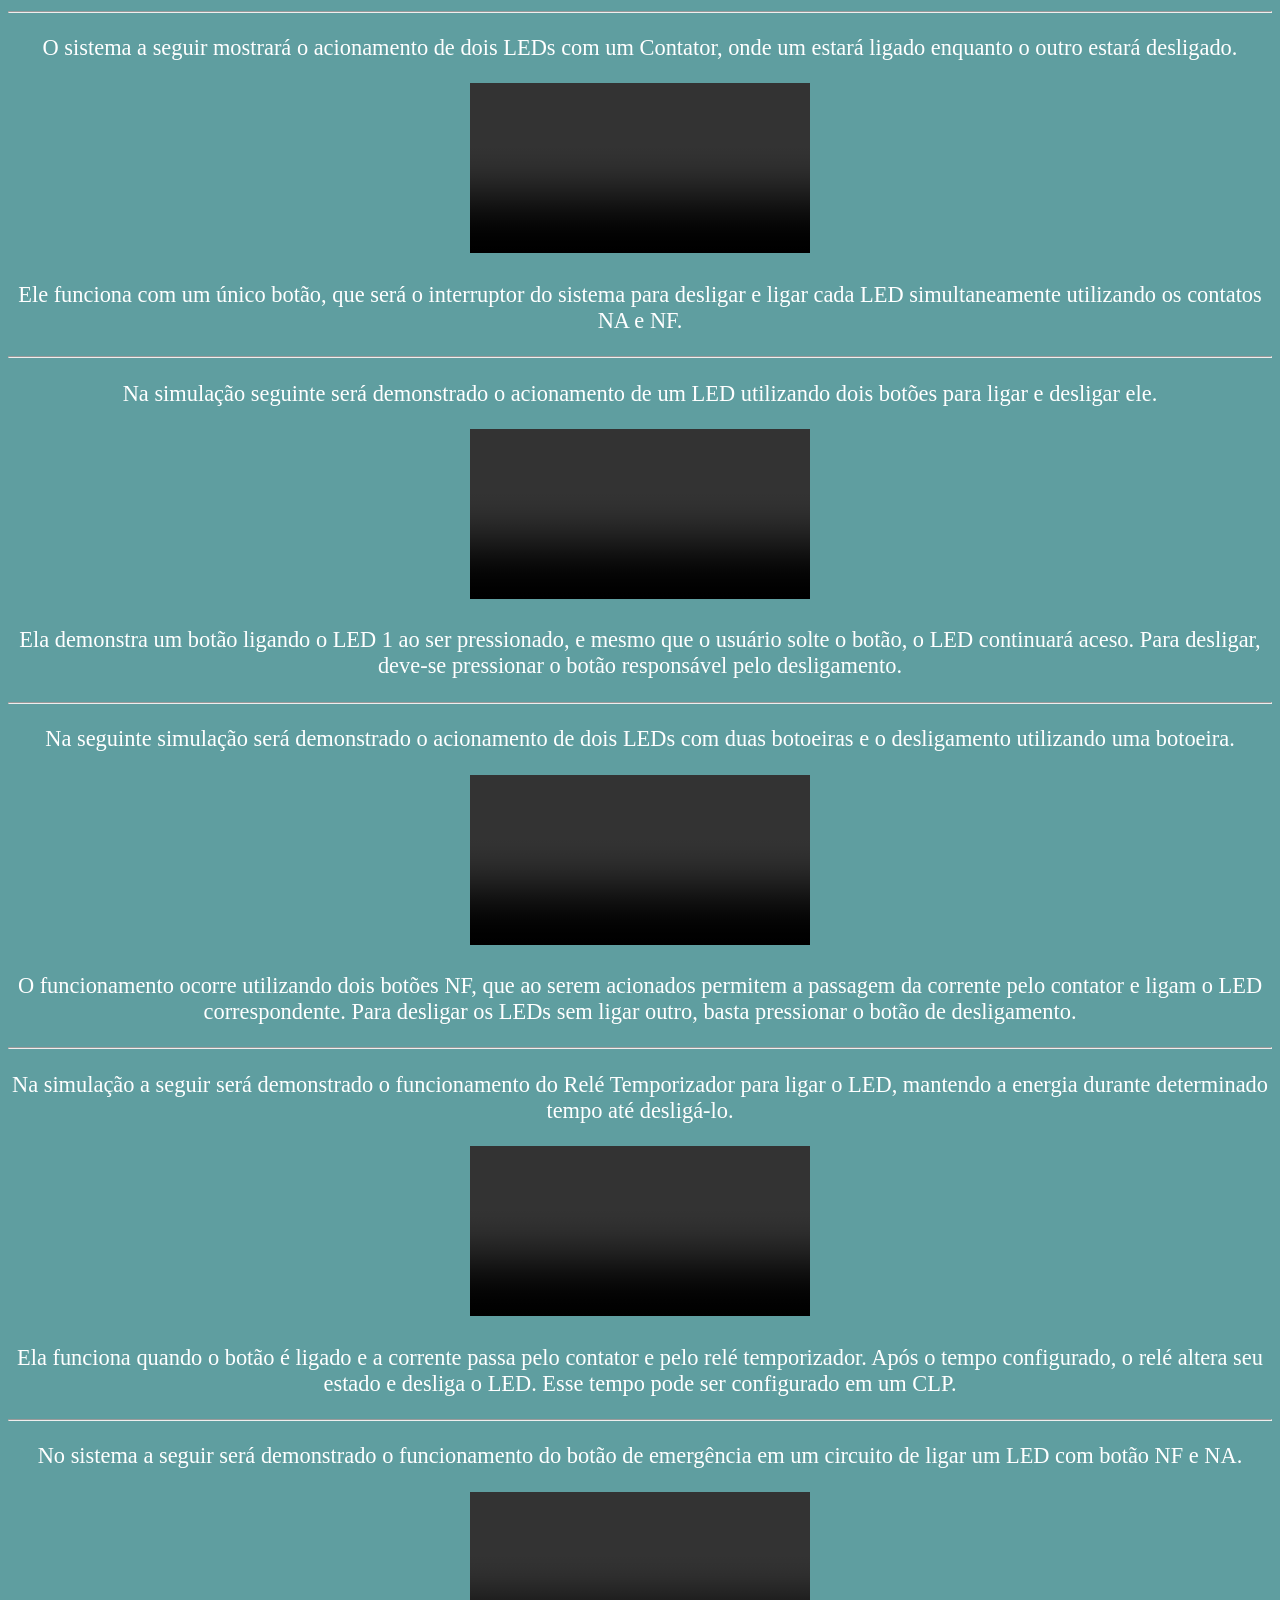
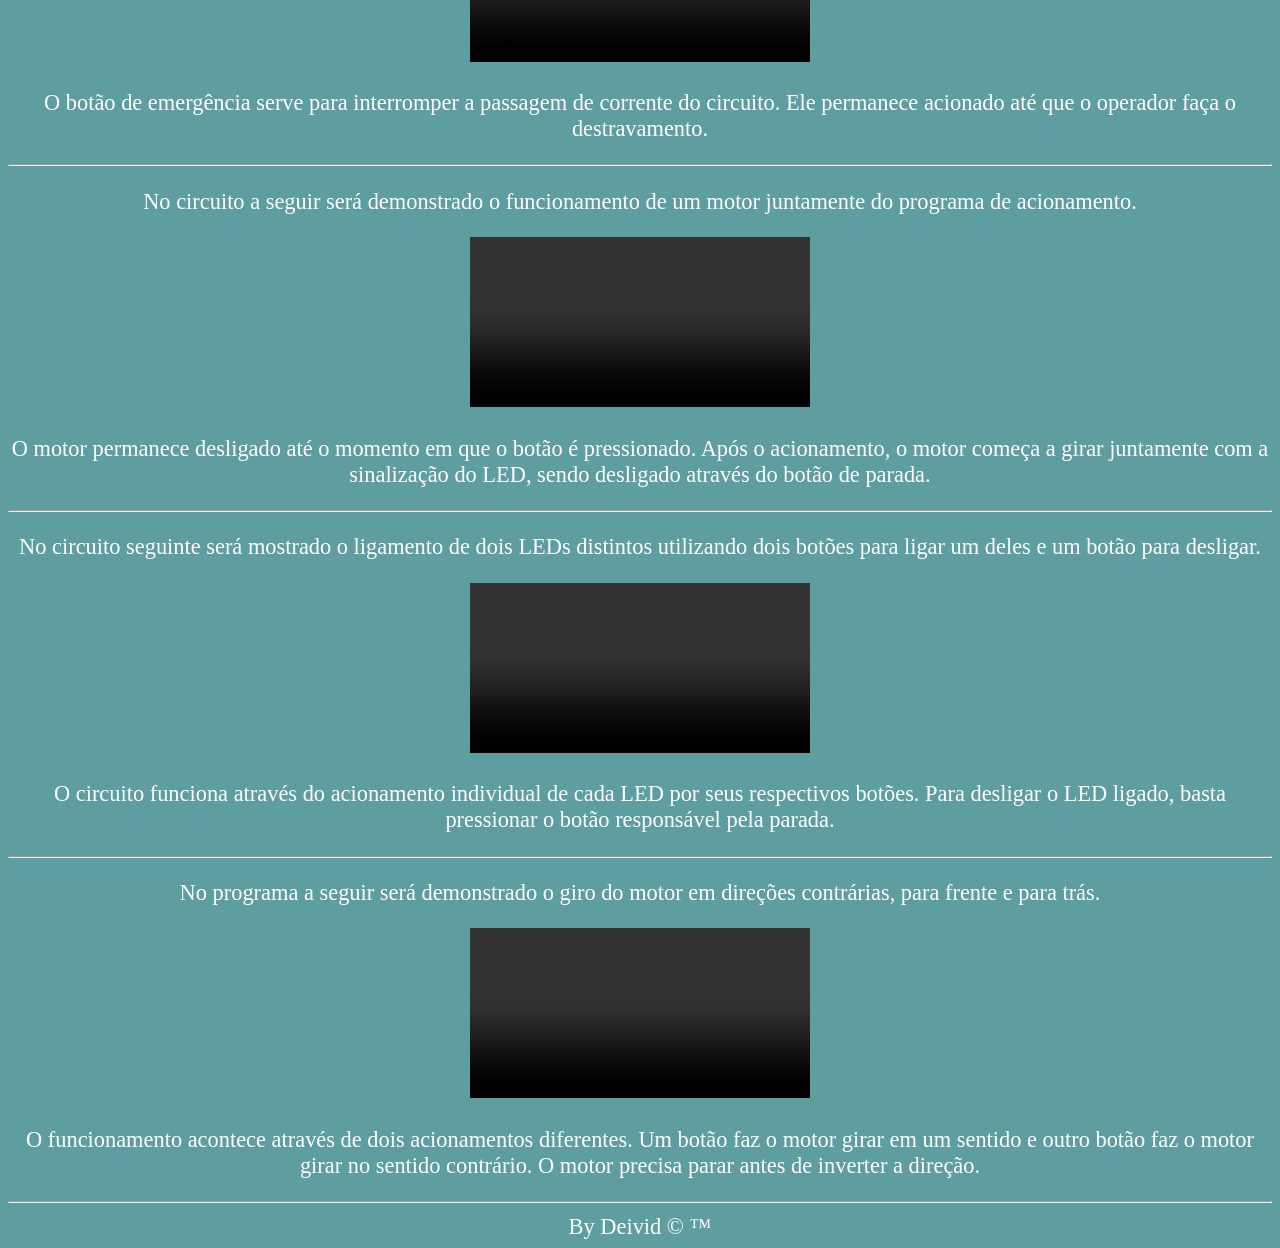
==== commit dedf25db: "site" ====
--- a/index.html
+++ b/index.html
@@ -1,108 +1,573 @@
 <!DOCTYPE html>
-<html lang="pt_BR">
+<html lang="pt-BR">
+
 <head>
     <meta charset="UTF-8">
     <meta name="viewport" content="width=device-width, initial-scale=1.0">
+
     <link rel="stylesheet" href="./style.css">
+
     <title>Circuitos</title>
 </head>
+
 <body>
-    <header>
-        <nav>
-            <a href="index.html">Circuitos</a>
-            <a href="funcionamento.html">Lógica</a>
-            <a href="tia.html">Tia Portal</a>
-        </nav>
-    </header>
-    <main>
-        <p>
-        A simulação a seguir demonstra o ligamento de uma lâmpada (LED) utilizando botoeiras (botões).
-        <div>
-            <video src="./videos/Gravação de Tela 2026-06-02 143837.mp4" controls width="340px" height="360px"></video>
-        </div>
-        Ela funciona ligando um fio do 24V até o botão 1 em NF (normalmente fechado), no qual quando se aperta o próprio, ele abre a corrente em volts para a energia passar pelos fios do LED e poder ligá-lo e desligar logo após despressionar o botão.
-        </p><br>
-        <hr>
-        <p>
-            A simulação a seguir demonstrará o ligamento de uma lâmpada utilizando um disjuntor e uma botoeira, igual ao exemplo anterior.
-            <div>
-                <video src="./videos/Gravação de Tela 2026-06-02 144107.mp4" controls width="340px" height="360px"></video>
-            </div>
-            Ela funciona quase igual ao circuito anterior, entretanto, você deve inicialmente ligar o disjuntor para que seja possível realizar tal exemplo, todavia, caso o operador não ligue o disjuntosm, o sistema não funcionará como desejado.
-        </p><br>
-        <p>
-            Na simulação a seguir será demonstrado o ligamento e desligamento de dois LEDs utilizando uma única botoeira.
-            <div>
-                <video src="./videos/Gravação de Tela 2026-06-02 144438.mp4" controls width="340px" height="360px"></video>
-            </div>
-            Ela trata dos dois LEDs para um ligar e o outro desligar e vice-versa, que, ao apertar o botão, o LED 2 seja ligado e o LED 1 seja desligado, pois a corrente irá parar de passar pelo fio ligante ao LED 1 e o botão, e a corrente passa pelo fio ligante ao LED 2, e caso o operador pare de pressionar o botão, o LED 1 se acenderá novamente enquanto o LED 2 desliga.
-        </p><br>
-        <p>
-            Na simulação a seguir será demonstrado o ligamento e desligamento de um contator e de um LED utilizando uma única botoeira.
-            <div>
-                <video src="./videos/Gravação de Tela 2026-06-02 144638.mp4" controls width="340ox" height="360px"></video>
-            </div>
-            O circuito trata do acionamento simultâneo do contator e da sua sinalização: ao apertar o botão 1, o Contator 1 e o LED 1 são ligados. Isso ocorre porque o botão fecha o circuito, permitindo que a corrente passe pelo fio ligante até a bobina do contator e, ao mesmo tempo, através do contato auxiliar, a corrente passa pelo fio ligante ao LED 1. Caso o operador pare de pressionar o botão, o fluxo de corrente é interrompido, fazendo com que o contator desligue e o LED 1 se apague novamente.
-        </p><br>
-        <p>
-            O sistema a seguir mostrará o acionamento de dois LEDs com um Contator, onde um estará ligado enquanto o outro estará desligado.
-            <div>
-                <video src="./videos/Gravação de Tela 2026-06-02 144818.mp4" controls width="340ox" height="360px"></video>
-            </div>
-            Ele funciona com um único botão, que será o interruptor do sistema para desligar e ligar cada LED simultaneamente, enquanto o Contador é o contato NA e NF, de acordo com a nomenclatura padrão, 13 e 14 são ambos NF, enquanto 21 e 22 são ambos NA, você identifica vendo o número final, se terminado em 3 ou 4, é um NF, se terminado em 1 ou 2, é um NA. Quando o botão está em repouso, o LED 1 está ligado enquanto o LED 2 está desligado, já quando o botão é pressionado, o LED 1 se apaga e o LED 2 se acende.
-        </p><br>
-        <p>
-            Na simulação seguinte você verá o acionamento de um LED utilizando dois botões para ligar e desligar ele.
-            <div>
-                <video src="./videos/Gravação de Tela 2026-06-02 145043.mp4" controls width="340ox" height="360px"></video>
-            </div>
-            Ela demonstra um botão ligando o LED 1 ao pressionar ele, e mesmo que o cliente solte, o LED se manterá aceso. Para que ele desligue, seu cliente deve pressionar o botão 1 para que o LED se apague.
-        </p><br>
-        <p>
-            Na seguinte simulação será demonstrada o acionamento de dois LEDs com duas botoeiras e o desligamento com uma botoeira, 
-            <div>
-                <video src="./videos/Gravação de Tela 2026-06-02 145429.mp4" controls width="340px" height="360px"></video>
-            </div>
-            Seu funcionamento é com dois botões NF, que, ao ligarem, a energia passa pelo contator e ele liga o LED correspondente ao botão pressionado. Após o usuário ligar um dos LEDs, se pressionar outro botão esse mesmo LED irá desligar enquanto o outro irá ligar. Para desligar os LEDs sem ter que ligar o outro basta que o usuário pressione o botão 1 que ele para de passar a energia para os botões e os LEDs serão desligados.
-        </p><br>
-        <p>
-            Na simulação a seguir demonstrará o funcionamento do Relé Temporizador para ligar o LED, no qual ele mantém a energia passando por ele durante determinado tempo até que ele desligue.
-            <div>
-                <video src="./videos/Gravação de Tela 2026-06-02 152453.mp4" controls width="340ox" height="360px"></video>
-            </div>
-            Ela funciona quando o botão 2 é ligado e a corrente passa pelo contator e em seguida pelo relé temporizador, que demora 2 segundos para ligar e depois desligar o LED, mas que pode ser alterado em um CLP para um tempo maior ou menor, da preferência do cliente.
-        </p><br>
-        <p>
-            No sistema a seguir irá ser demonstrado o funcionamento do botão de emergência em um circuito de ligar um LED com botão NF e NA.
-            <div>
-                <video src="./videos/Gravação de Tela 2026-06-02 152722.mp4" controls width="340px" height="360px"></video>
-            </div> 
-            O botão de emergência serve para interromper a passagem de corrente apertando o botão apenas uma vez, durante o tempo em que o circuito está em funcionamento até o momento em que a pessoa pressione ele novamente.
-        </p><br>
-        <p>
-            No circuito a seguir demonstra como funciona o motor juntamente do programa.
-            <div>
-                <video src="./videos/Gravação de Tela 2026-06-02 153037.mp4" controls width="340px" height="360px"></video>
-            </div>
-            O motor se mantém desligado até o LED ligar no momento em que o botão 1 seja apertado, e ao mesmo tempo o motor começará a girar até o desligamento do LED pressionando o botão 2.
-        </p><br>
-        <p>
-            No circuito seguinte mostrará o ligamento de dois LEDs distintos utilizando dois botões para ligar um deles e um botão para desligar.
-            <div>
-                <video src="./videos/Gravação de Tela 2026-06-02 153526.mp4" controls width="340px" height="360px"></video>
-            </div>
-            O circuito funciona a partir do ligamento de cada LED que encontra a corrente com um botão específico, e ao pressionar um dos botões o seu LED correspondente ligará, e para desligar o mesmo LED basta presisonar o botão 1.
-        </p><br>
-        <p>
-            No programa a seguir irá demonstrar o giro do motor em direções contrárias, para frente e para trás, ou para os lados dependendo de sua visão.
-            <div>
-                <video src="./videos/Gravação de Tela 2026-06-02 153916.mp4" controls width="340px" height="360px"></video>
-            </div>
-            Ele funciona quando o botão 2, que acende o LED verde é pressionado o motor começa a girar em sentido horário, e para fazer ele girar para o sentido anti-horário o usuário deve desligar o LED e acender o LED seguinte no botão 3 para fazer girar no sentido inverso, pois o motor precisa parar de girar para um dos lados para poder girar para o lado inverso.
-        </p><br>
-    </main>
-    <footer>
-        By Deivid &copy; &trade;
-    </footer>
+
+<header>
+    <nav>
+        <a href="index.html">Circuitos</a>
+        <a href="tia.html">Tia Portal</a>
+    </nav>
+</header>
+
+
+<main>
+
+<h1>Circuitos</h1>
+
+
+<div class="botoes">
+
+    <button onclick="mostrar('externo')">
+        Visão Externa
+    </button>
+
+    <button onclick="mostrar('interno')">
+        Funcionamento Interno
+    </button>
+
+</div>
+
+
+<section id="externo">
+
+<h2>Visão Externa</h2>
+
+
+<p>
+    A simulação a seguir demonstra o ligamento de uma lâmpada (LED)
+    utilizando botoeiras (botões).
+</p>
+
+<div class="video-container">
+    <video controls>
+        <source src="./videos/Gravação de Tela 2026-06-02 143837.mp4">
+    </video>
+</div>
+
+<p>
+    Ela funciona ligando um fio do 24V até o botão 1 em NF
+    (normalmente fechado), no qual quando se aperta o próprio,
+    ele abre a corrente em volts para a energia passar pelos fios
+    do LED e poder ligá-lo e desligar logo após despressionar o botão.
+</p>
+
+
+<hr>
+
+
+<p>
+    A simulação a seguir demonstrará o ligamento de uma lâmpada utilizando
+    um disjuntor e uma botoeira, igual ao exemplo anterior.
+</p>
+
+<div class="video-container">
+    <video controls>
+        <source src="./videos/Gravação de Tela 2026-06-02 144107.mp4">
+    </video>
+</div>
+
+<p>
+    Ela funciona quase igual ao circuito anterior, entretanto, deve-se
+    inicialmente ligar o disjuntor para que seja possível realizar o exemplo.
+    Caso o operador não ligue o disjuntor, o sistema não funcionará.
+</p>
+
+
+<hr>
+
+
+<p>
+    Na simulação a seguir será demonstrado o ligamento e desligamento de
+    dois LEDs utilizando uma única botoeira.
+</p>
+
+<div class="video-container">
+    <video controls>
+        <source src="./videos/Gravação de Tela 2026-06-02 144438.mp4">
+    </video>
+</div>
+
+<p>
+    Ela trata dos dois LEDs para um ligar e o outro desligar e vice-versa.
+    Ao apertar o botão, o LED 2 é ligado e o LED 1 é desligado, pois a
+    corrente muda seu caminho dentro do circuito.
+</p>
+
+
+<hr>
+
+
+<p>
+    Na simulação seguinte será demonstrado o ligamento e desligamento de
+    um contator e de um LED utilizando uma única botoeira.
+</p>
+
+<div class="video-container">
+    <video controls>
+        <source src="./videos/Gravação de Tela 2026-06-02 144638.mp4">
+    </video>
+</div>
+
+<p>
+    O circuito trata do acionamento simultâneo do contator e sua sinalização.
+    Ao apertar o botão 1, o Contator 1 e o LED 1 são ligados.
+</p>
+
+
+<hr>
+
+
+<p>
+    O sistema a seguir mostrará o acionamento de dois LEDs com um Contator,
+    onde um estará ligado enquanto o outro estará desligado.
+</p>
+
+<div class="video-container">
+    <video controls>
+        <source src="./videos/Gravação de Tela 2026-06-02 144818.mp4">
+    </video>
+</div>
+
+<p>
+    Ele funciona com um único botão, que será o interruptor do sistema para
+    desligar e ligar cada LED simultaneamente utilizando os contatos NA e NF.
+</p>
+
+
+<hr>
+
+<p>
+    Na simulação seguinte será demonstrado o acionamento de um LED utilizando
+    dois botões para ligar e desligar ele.
+</p>
+
+<div class="video-container">
+    <video controls>
+        <source src="./videos/Gravação de Tela 2026-06-02 145043.mp4">
+    </video>
+</div>
+
+<p>
+    Ela demonstra um botão ligando o LED 1 ao ser pressionado, e mesmo que
+    o usuário solte o botão, o LED continuará aceso. Para desligar, deve-se
+    pressionar o botão responsável pelo desligamento.
+</p>
+
+
+<hr>
+
+
+<p>
+    Na seguinte simulação será demonstrado o acionamento de dois LEDs com
+    duas botoeiras e o desligamento utilizando uma botoeira.
+</p>
+
+<div class="video-container">
+    <video controls>
+        <source src="./videos/Gravação de Tela 2026-06-02 145429.mp4">
+    </video>
+</div>
+
+<p>
+    O funcionamento ocorre utilizando dois botões NF, que ao serem acionados
+    permitem a passagem da corrente pelo contator e ligam o LED correspondente.
+    Para desligar os LEDs sem ligar outro, basta pressionar o botão de desligamento.
+</p>
+
+
+<hr>
+
+
+<p>
+    Na simulação a seguir será demonstrado o funcionamento do Relé Temporizador
+    para ligar o LED, mantendo a energia durante determinado tempo até desligá-lo.
+</p>
+
+<div class="video-container">
+    <video controls>
+        <source src="./videos/Gravação de Tela 2026-06-02 152453.mp4">
+    </video>
+</div>
+
+<p>
+    Ela funciona quando o botão é ligado e a corrente passa pelo contator e
+    pelo relé temporizador. Após o tempo configurado, o relé altera seu estado
+    e desliga o LED. Esse tempo pode ser configurado em um CLP.
+</p>
+
+
+<hr>
+
+
+<p>
+    No sistema a seguir será demonstrado o funcionamento do botão de emergência
+    em um circuito de ligar um LED com botão NF e NA.
+</p>
+
+<div class="video-container">
+    <video controls>
+        <source src="./videos/Gravação de Tela 2026-06-02 152722.mp4">
+    </video>
+</div>
+
+<p>
+    O botão de emergência serve para interromper a passagem de corrente do
+    circuito. Ele permanece acionado até que o operador faça o destravamento.
+</p>
+
+
+<hr>
+
+
+<p>
+    No circuito a seguir será demonstrado o funcionamento de um motor juntamente
+    do programa de acionamento.
+</p>
+
+<div class="video-container">
+    <video controls>
+        <source src="./videos/Gravação de Tela 2026-06-02 153037.mp4">
+    </video>
+</div>
+
+<p>
+    O motor permanece desligado até o momento em que o botão é pressionado.
+    Após o acionamento, o motor começa a girar juntamente com a sinalização
+    do LED, sendo desligado através do botão de parada.
+</p>
+
+
+<hr>
+
+
+<p>
+    No circuito seguinte será mostrado o ligamento de dois LEDs distintos
+    utilizando dois botões para ligar um deles e um botão para desligar.
+</p>
+
+<div class="video-container">
+    <video controls>
+        <source src="./videos/Gravação de Tela 2026-06-02 153526.mp4">
+    </video>
+</div>
+
+<p>
+    O circuito funciona através do acionamento individual de cada LED por
+    seus respectivos botões. Para desligar o LED ligado, basta pressionar
+    o botão responsável pela parada.
+</p>
+
+
+<hr>
+
+
+<p>
+    No programa a seguir será demonstrado o giro do motor em direções contrárias,
+    para frente e para trás.
+</p>
+
+<div class="video-container">
+    <video controls>
+        <source src="./videos/Gravação de Tela 2026-06-02 153916.mp4">
+    </video>
+</div>
+
+<p>
+    O funcionamento acontece através de dois acionamentos diferentes.
+    Um botão faz o motor girar em um sentido e outro botão faz o motor girar
+    no sentido contrário. O motor precisa parar antes de inverter a direção.
+</p>
+
+
+<hr>
+
+</section>
+
+<section id="interno" style="display:none;">
+
+<h2>Funcionamento Interno</h2>
+
+
+<p>
+    No programa a seguir será mostrado a lógica por trás do primeiro circuito
+    anterior.
+</p>
+
+<div class="video-container">
+    <video controls>
+        <source src="./videos/Gravação de Tela 2026-06-15 140456.mp4">
+    </video>
+</div>
+
+<p>
+    O funcionamento do programa é simples. No momento em que a pessoa
+    pressiona B1, a corrente elétrica de 24 volts começa a fluir pelos fios
+    e liga o LED.
+</p>
+
+
+<hr>
+
+
+<p>
+    No programa seguinte o circuito adiciona o Disjuntor (D1) ao programa
+    para controlar a passagem de corrente.
+</p>
+
+<div class="video-container">
+    <video controls>
+        <source src="./videos/Gravação de Tela 2026-06-15 140704.mp4">
+    </video>
+</div>
+
+<p>
+    Ao acionar o Disjuntor, a corrente passa a fluir pelos fios e,
+    posteriormente, após o cliente pressionar o botão, a corrente passa por
+    ele e acende o LED.
+</p>
+
+
+<hr>
+
+
+<p>
+    No seguinte programa o circuito aciona dois LEDs independentes utilizando
+    como base o Disjuntor.
+</p>
+
+<div class="video-container">
+    <video controls>
+        <source src="./videos/Gravação de Tela 2026-06-15 140934.mp4">
+    </video>
+</div>
+
+<p>
+    Ao acionar o Disjuntor, a corrente flui pelo circuito. Um dos LEDs já
+    permanece ligado devido ao contato utilizado, enquanto o segundo LED é
+    acionado quando o botão correspondente é pressionado.
+</p>
+
+
+<hr>
+
+
+<p>
+    No circuito seguinte será utilizado o Contator K1, utilizando A1 e A2
+    para acionar a bobina e os contatos auxiliares para controlar o LED.
+</p>
+
+<div class="video-container">
+    <video controls>
+        <source src="./videos/Gravação de Tela 2026-06-15 141211.mp4">
+    </video>
+</div>
+
+<p>
+    Após o Disjuntor ser ligado, a corrente passa pelo circuito. Quando o botão
+    é acionado, a corrente chega até a bobina K1 A1 e A2, magnetizando o
+    contator e alterando seus contatos auxiliares.
+</p>
+
+
+<hr>
+
+
+<p>
+    No circuito a seguir será demonstrado o funcionamento dos contatos NA e NF
+    do Contator para ligar um LED.
+</p>
+
+<div class="video-container">
+    <video controls>
+        <source src="./videos/Gravação de Tela 2026-06-15 141456.mp4">
+    </video>
+</div>
+
+<p>
+    Após o acionamento do disjuntor, um LED permanece ligado através do contato
+    utilizado. Ao pressionar o botão, o contator altera seus contatos e muda o
+    funcionamento do circuito.
+</p>
+
+
+<hr>
+
+<p>
+    No programa a seguir o LED permanece aceso mesmo que o usuário tenha
+    despressionado o botão.
+</p>
+
+<div class="video-container">
+    <video controls>
+        <source src="./videos/Gravação de Tela 2026-06-15 143350.mp4">
+    </video>
+</div>
+
+<p>
+    Ao acionar o disjuntor, a corrente elétrica passa pelo circuito. Quando
+    o usuário aperta o botão, a energia passa pela bobina do contator,
+    magnetizando-a e fazendo com que os contatos auxiliares se fechem.
+    Dessa forma, após soltar o botão, a corrente continua passando e mantém
+    o LED ligado até que o botão de desligamento seja pressionado.
+</p>
+
+
+<hr>
+
+
+<p>
+    No programa seguinte será ligado dois LEDs utilizando dois Contatores
+    através do pressionamento de determinados botões.
+</p>
+
+<div class="video-container">
+    <video controls>
+        <source src="./videos/Gravação de Tela 2026-06-15 145252.mp4">
+    </video>
+</div>
+
+<p>
+    Ao pressionar o botão responsável pelo LED 1, a corrente passa pelo botão
+    e pelo contator, que permanece acionado devido à magnetização da bobina.
+    Quando outro botão é pressionado, o primeiro contator é desligado e o
+    segundo LED é acionado.
+</p>
+
+
+<hr>
+
+
+<p>
+    Na simulação seguinte será demonstrado o funcionamento de dois relés
+    temporizadores com um LED.
+</p>
+
+<div class="video-container">
+    <video controls>
+        <source src="./videos/Gravação de Tela 2026-06-15 152944.mp4">
+    </video>
+</div>
+
+<p>
+    Após o acionamento do botão com o disjuntor ligado, a corrente passa pelo
+    circuito até chegar ao relé temporizador. O relé aguarda o tempo configurado
+    antes de alterar seus contatos e permitir o acionamento do próximo estágio
+    do circuito.
+</p>
+
+
+<hr>
+
+
+<p>
+    Na seguinte simulação será demonstrado o funcionamento do botão de
+    emergência para parar todo o circuito elétrico.
+</p>
+
+<div class="video-container">
+    <video controls>
+        <source src="./videos/Gravação de Tela 2026-06-15 153752.mp4">
+    </video>
+</div>
+
+<p>
+    O botão de emergência tem a função de interromper imediatamente a passagem
+    de corrente do circuito em situações de falha ou perigo. Ao ser acionado,
+    ele impede que a energia continue passando pelos componentes.
+</p>
+
+
+<hr>
+
+
+<p>
+    No circuito a seguir será demonstrado o funcionamento dos circuitos de
+    potência e de comando utilizando um motor.
+</p>
+
+<div class="video-container">
+    <video controls>
+        <source src="./videos/Gravação de Tela 2026-06-15 161929.mp4">
+    </video>
+</div>
+
+<p>
+    O circuito de potência é responsável pela alimentação do motor, enquanto
+    o circuito de comando controla o acionamento dos componentes. Primeiro é
+    necessário testar o circuito de comando para garantir que não existam
+    falhas antes de energizar a parte de potência.
+</p>
+
+
+<hr>
+
+
+<p>
+    No devido circuito será demonstrado o funcionamento de desligar um LED e
+    ligar outro utilizando um contator.
+</p>
+
+<div class="video-container">
+    <video controls>
+        <source src="./videos/Gravação de Tela 2026-06-15 163109.mp4">
+    </video>
+</div>
+
+<p>
+    Após o usuário pressionar o botão 2, a energia passa pelo circuito e
+    aciona o contator. O contato auxiliar mantém o circuito ligado até que
+    o botão de desligamento seja pressionado, interrompendo a corrente.
+</p>
+
+
+<hr>
+
+
+<p>
+    No circuito seguinte será demonstrado o funcionamento do motor girando em
+    sentido horário e anti-horário dependendo do botão pressionado.
+</p>
+
+<div class="video-container">
+    <video controls>
+        <source src="./videos/Gravação de Tela 2026-07-10 144235.mp4">
+    </video>
+</div>
+
+<p>
+    O funcionamento é baseado na inversão do sentido de rotação do motor.
+    Um contator realiza o acionamento para um sentido e outro contator realiza
+    a inversão das fases para que o motor gire no sentido contrário.
+    É necessário impedir que os dois contatores sejam acionados ao mesmo tempo,
+    evitando curto-circuito no sistema.
+</p>
+
+<hr>
+
+</section>
+
+
+</main>
+
+
+<footer>
+    By Deivid &copy; &trade;
+</footer>
+
+
+<script src="./script.js"></script>
+
+
 </body>
+
 </html>
--- a/style.css
+++ b/style.css
@@ -0,0 +1,57 @@
+.slider{
+    display: flex;
+    justify-content: center;
+    align-items: center;
+    gap: 20px;
+    margin: 30px 0;
+}
+
+.slider img{
+    width: 700px;
+    max-width: 100%;
+    border-radius: 10px;
+}
+
+.slider button{
+    font-size: 30px;
+    width: 50px;
+    height: 50px;
+    cursor: pointer;
+    border: none;
+    border-radius: 50%;
+}
+
+.slider button:hover{
+    background-color: #ddd;
+}
+
+body{
+    background-color: cadetblue;
+    color: white;
+    font-size: 1.4rem;
+    text-align: center;
+}
+
+.botoes{
+    display:flex;
+    justify-content:center;
+    gap:20px;
+    margin:20px;
+}
+
+.botoes button{
+    padding:10px 20px;
+    cursor:pointer;
+}
+
+
+.video-container{
+    text-align:center;
+    margin:20px;
+}
+
+
+.video-container video{
+    width:340px;
+    max-width:100%;
+}
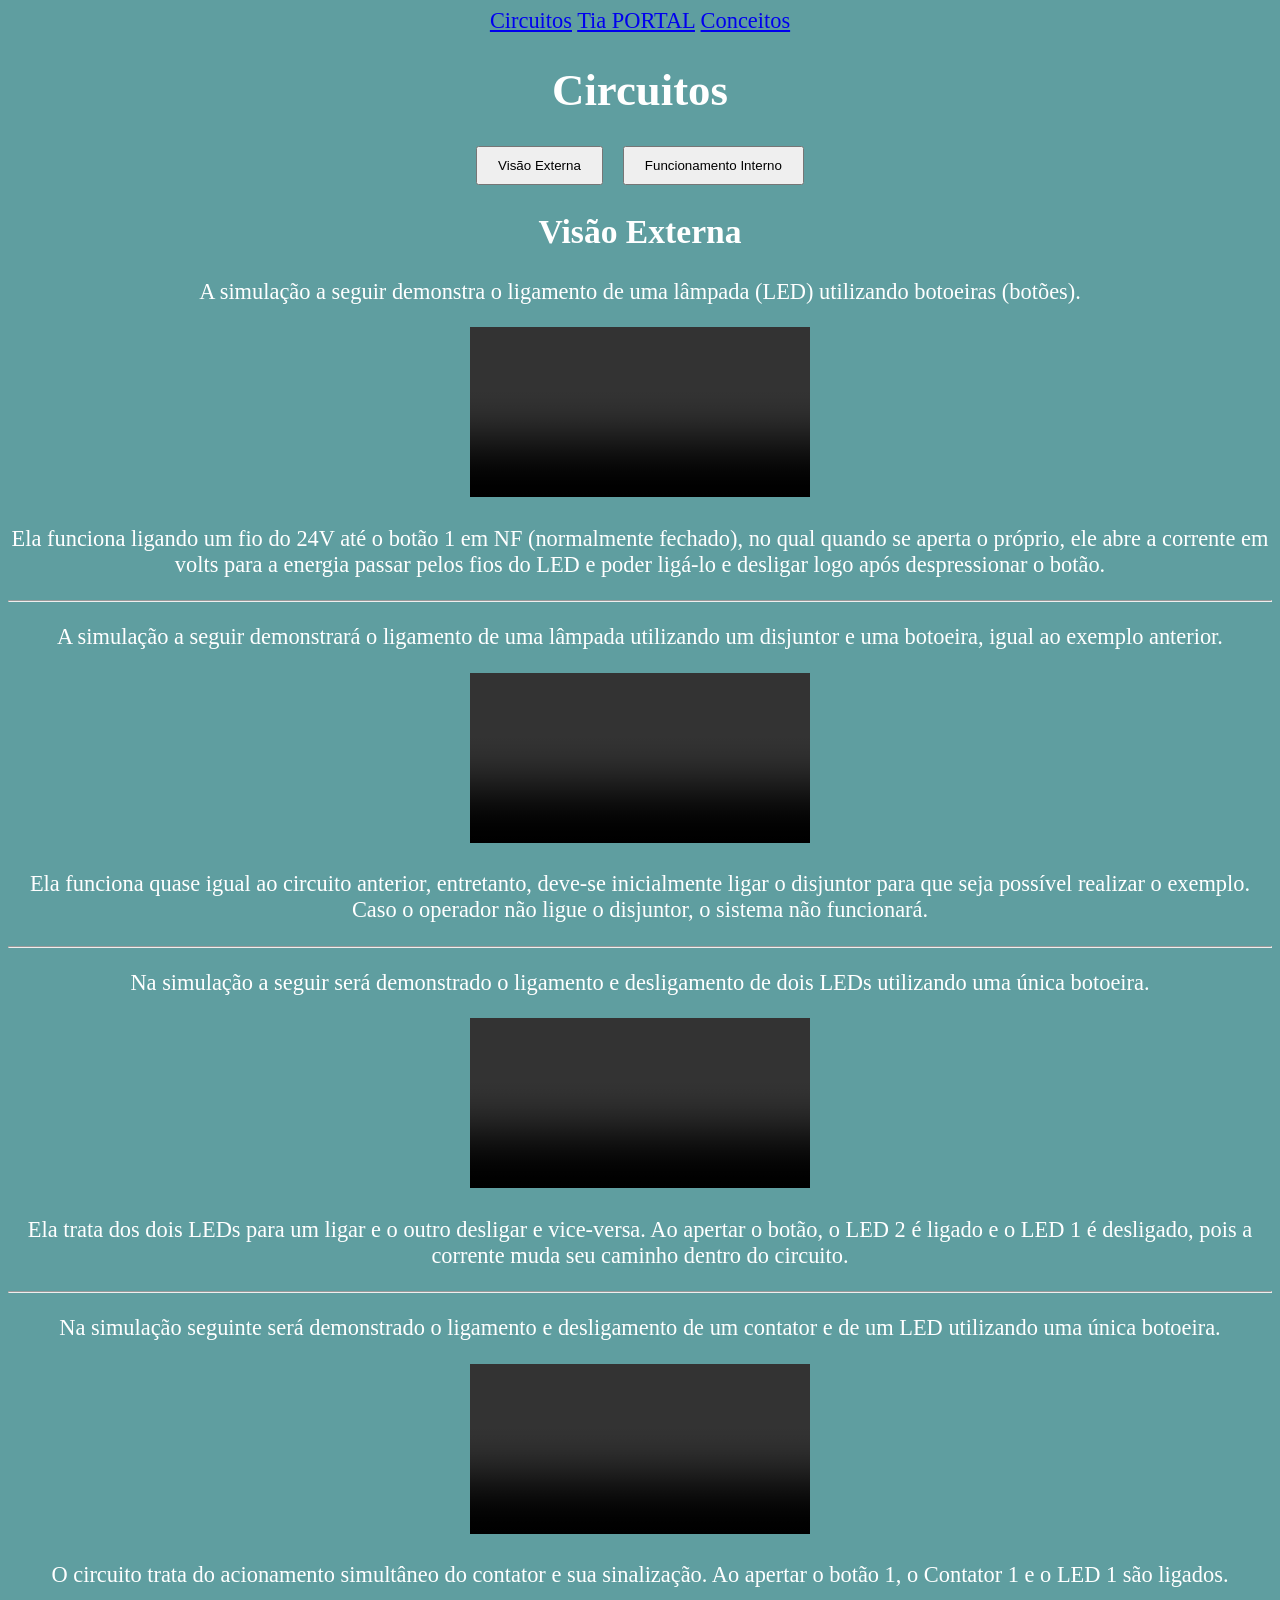
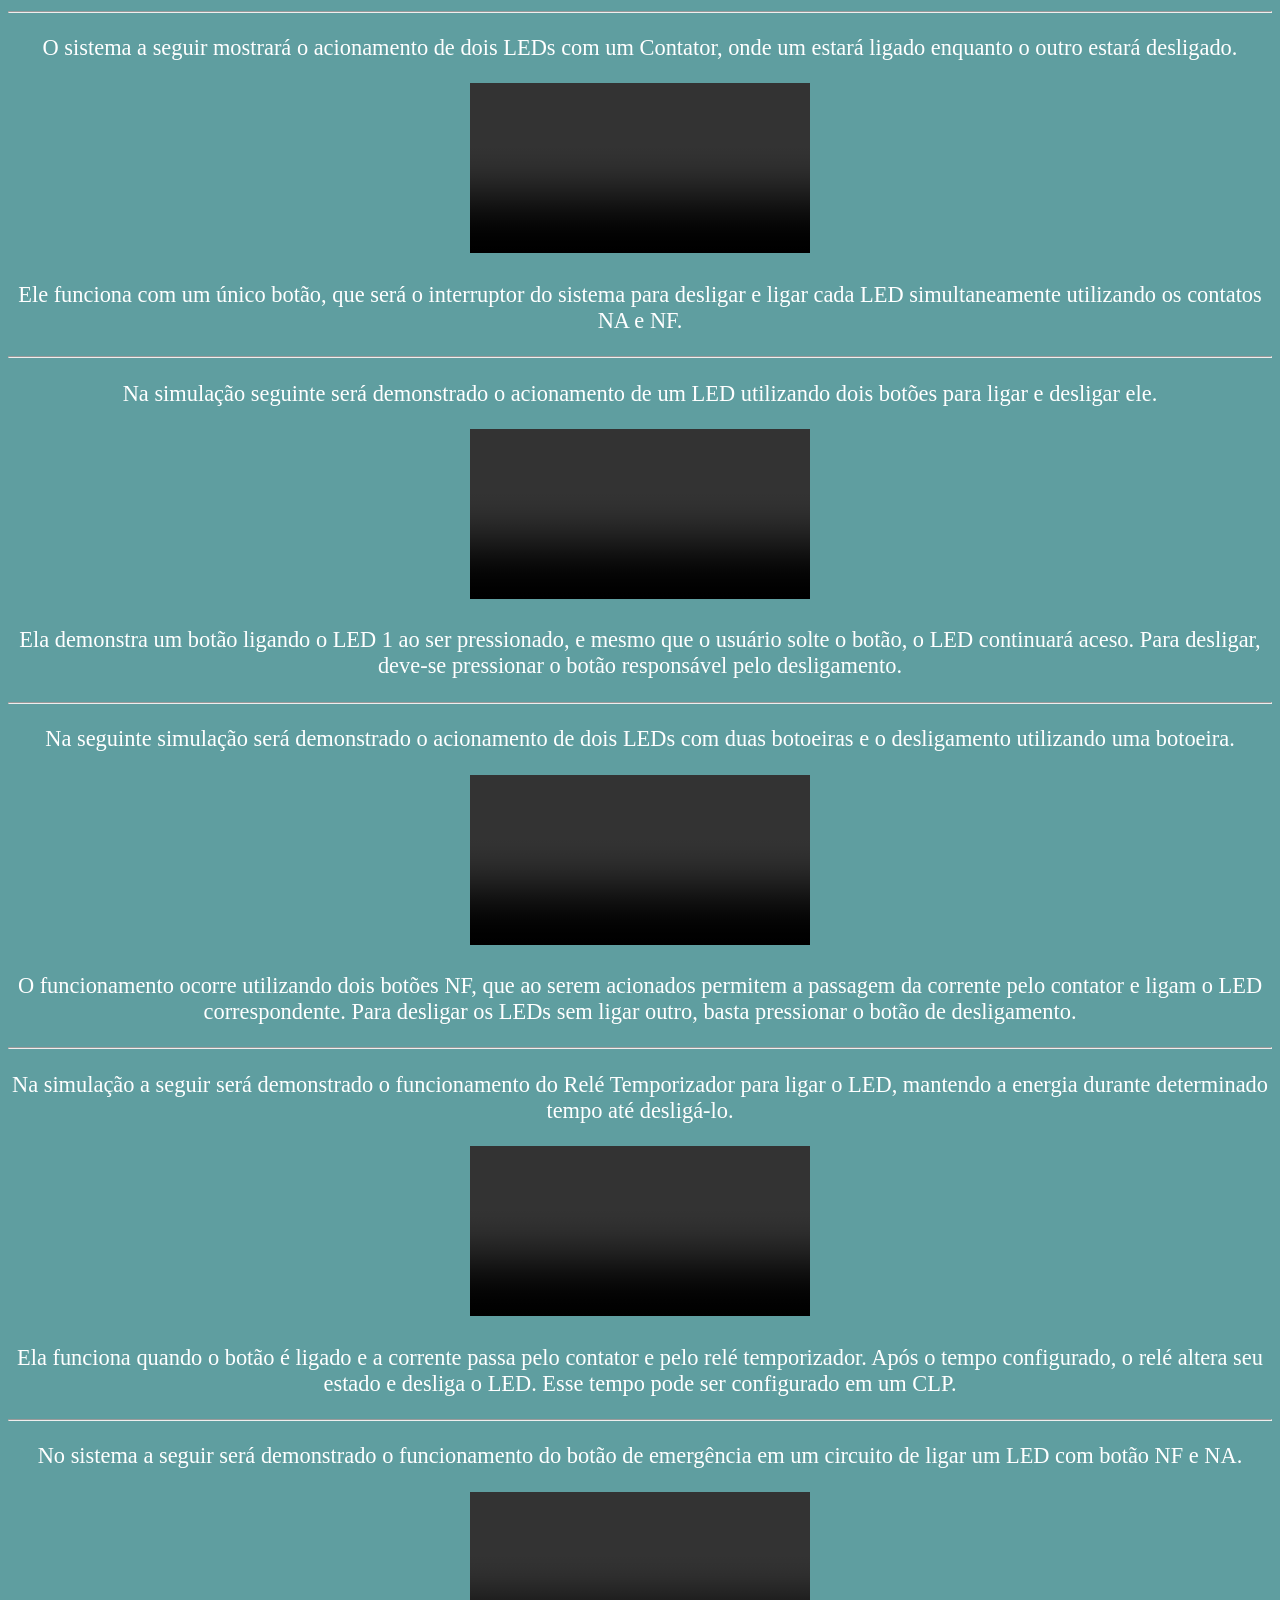
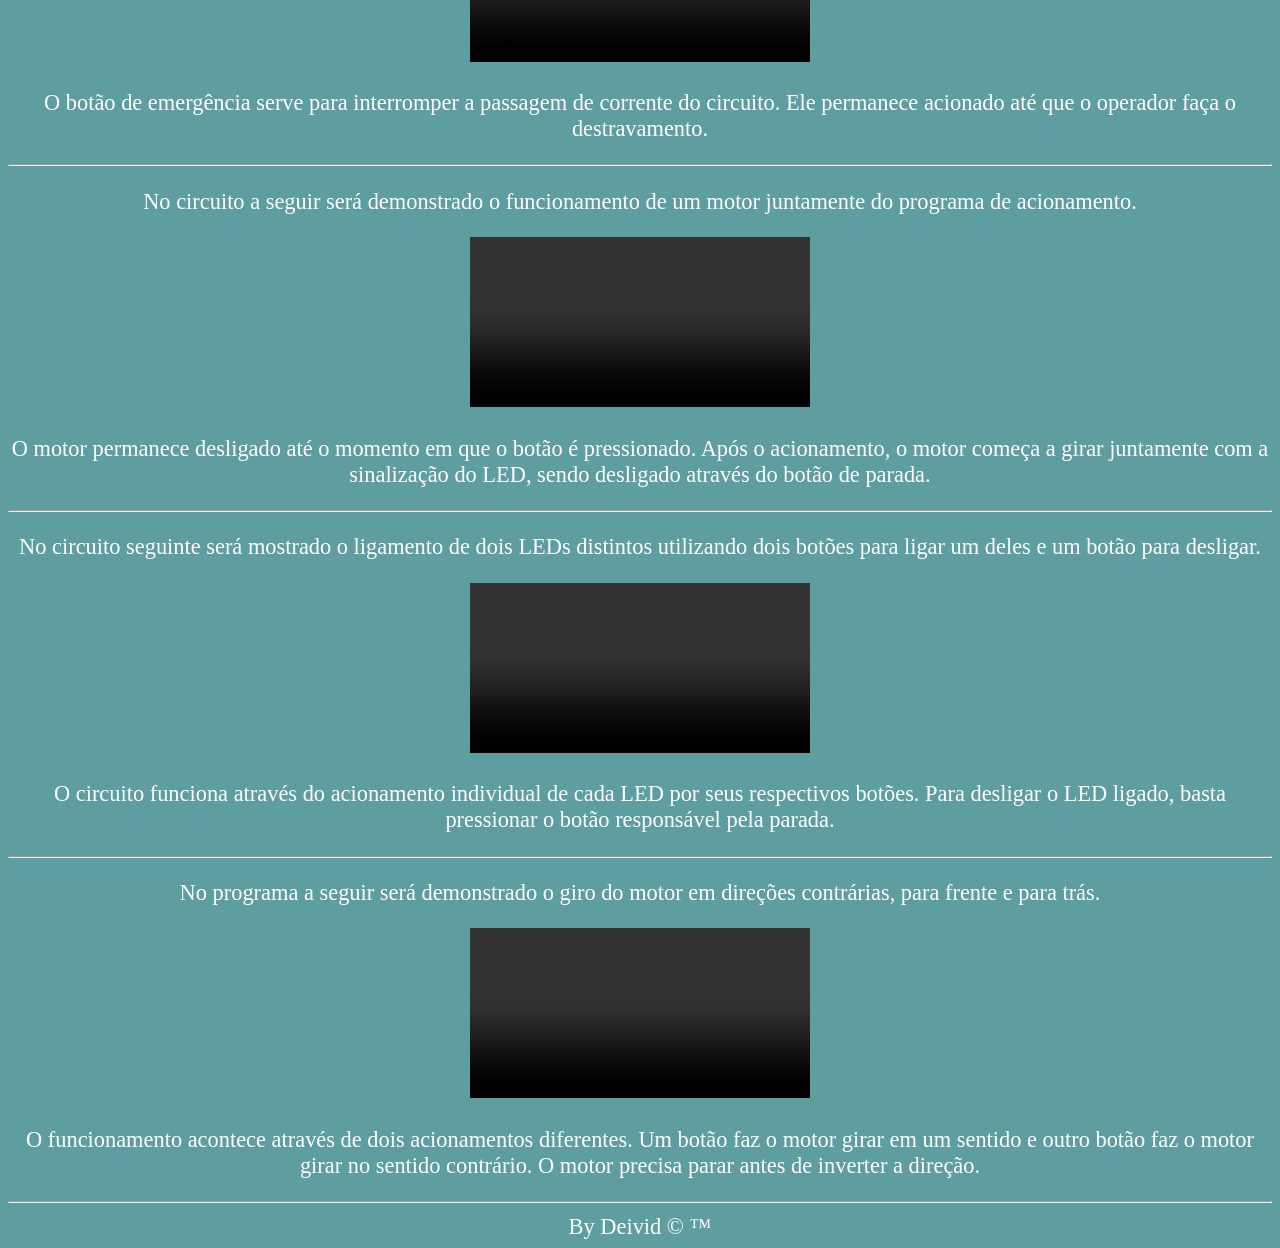
==== commit fe1130dc: "site" ====
--- a/index.html
+++ b/index.html
@@ -1,29 +1,24 @@
 <!DOCTYPE html>
 <html lang="pt-BR">
-
 <head>
     <meta charset="UTF-8">
     <meta name="viewport" content="width=device-width, initial-scale=1.0">
-
     <link rel="stylesheet" href="./style.css">
-
     <title>Circuitos</title>
 </head>
-
 <body>
 
 <header>
     <nav>
-        <a href="index.html">Circuitos</a>
-        <a href="tia.html">Tia Portal</a>
+         <a href="index.html">Circuitos</a>
+        <a href="tia.html">Tia PORTAL</a>
+        <a href="nome.html">Conceitos</a>
     </nav>
 </header>
 
-
 <main>
 
 <h1>Circuitos</h1>
-
 
 <div class="botoes">
 
@@ -37,11 +32,9 @@
 
 </div>
 
-
 <section id="externo">
 
 <h2>Visão Externa</h2>
-
 
 <p>
     A simulação a seguir demonstra o ligamento de uma lâmpada (LED)
@@ -61,9 +54,7 @@
     do LED e poder ligá-lo e desligar logo após despressionar o botão.
 </p>
 
-
-<hr>
-
+<hr>
 
 <p>
     A simulação a seguir demonstrará o ligamento de uma lâmpada utilizando
@@ -82,9 +73,7 @@
     Caso o operador não ligue o disjuntor, o sistema não funcionará.
 </p>
 
-
-<hr>
-
+<hr>
 
 <p>
     Na simulação a seguir será demonstrado o ligamento e desligamento de
@@ -103,9 +92,7 @@
     corrente muda seu caminho dentro do circuito.
 </p>
 
-
-<hr>
-
+<hr>
 
 <p>
     Na simulação seguinte será demonstrado o ligamento e desligamento de
@@ -123,9 +110,7 @@
     Ao apertar o botão 1, o Contator 1 e o LED 1 são ligados.
 </p>
 
-
-<hr>
-
+<hr>
 
 <p>
     O sistema a seguir mostrará o acionamento de dois LEDs com um Contator,
@@ -142,7 +127,6 @@
     Ele funciona com um único botão, que será o interruptor do sistema para
     desligar e ligar cada LED simultaneamente utilizando os contatos NA e NF.
 </p>
-
 
 <hr>
 
@@ -163,9 +147,7 @@
     pressionar o botão responsável pelo desligamento.
 </p>
 
-
-<hr>
-
+<hr>
 
 <p>
     Na seguinte simulação será demonstrado o acionamento de dois LEDs com
@@ -184,9 +166,7 @@
     Para desligar os LEDs sem ligar outro, basta pressionar o botão de desligamento.
 </p>
 
-
-<hr>
-
+<hr>
 
 <p>
     Na simulação a seguir será demonstrado o funcionamento do Relé Temporizador
@@ -205,9 +185,7 @@
     e desliga o LED. Esse tempo pode ser configurado em um CLP.
 </p>
 
-
-<hr>
-
+<hr>
 
 <p>
     No sistema a seguir será demonstrado o funcionamento do botão de emergência
@@ -225,9 +203,7 @@
     circuito. Ele permanece acionado até que o operador faça o destravamento.
 </p>
 
-
-<hr>
-
+<hr>
 
 <p>
     No circuito a seguir será demonstrado o funcionamento de um motor juntamente
@@ -246,9 +222,7 @@
     do LED, sendo desligado através do botão de parada.
 </p>
 
-
-<hr>
-
+<hr>
 
 <p>
     No circuito seguinte será mostrado o ligamento de dois LEDs distintos
@@ -267,9 +241,7 @@
     o botão responsável pela parada.
 </p>
 
-
-<hr>
-
+<hr>
 
 <p>
     No programa a seguir será demonstrado o giro do motor em direções contrárias,
@@ -288,7 +260,6 @@
     no sentido contrário. O motor precisa parar antes de inverter a direção.
 </p>
 
-
 <hr>
 
 </section>
@@ -296,7 +267,6 @@
 <section id="interno" style="display:none;">
 
 <h2>Funcionamento Interno</h2>
-
 
 <p>
     No programa a seguir será mostrado a lógica por trás do primeiro circuito
@@ -315,9 +285,7 @@
     e liga o LED.
 </p>
 
-
-<hr>
-
+<hr>
 
 <p>
     No programa seguinte o circuito adiciona o Disjuntor (D1) ao programa
@@ -336,9 +304,7 @@
     ele e acende o LED.
 </p>
 
-
-<hr>
-
+<hr>
 
 <p>
     No seguinte programa o circuito aciona dois LEDs independentes utilizando
@@ -357,9 +323,7 @@
     acionado quando o botão correspondente é pressionado.
 </p>
 
-
-<hr>
-
+<hr>
 
 <p>
     No circuito seguinte será utilizado o Contator K1, utilizando A1 e A2
@@ -378,9 +342,7 @@
     contator e alterando seus contatos auxiliares.
 </p>
 
-
-<hr>
-
+<hr>
 
 <p>
     No circuito a seguir será demonstrado o funcionamento dos contatos NA e NF
@@ -398,7 +360,6 @@
     utilizado. Ao pressionar o botão, o contator altera seus contatos e muda o
     funcionamento do circuito.
 </p>
-
 
 <hr>
 
@@ -421,9 +382,7 @@
     o LED ligado até que o botão de desligamento seja pressionado.
 </p>
 
-
-<hr>
-
+<hr>
 
 <p>
     No programa seguinte será ligado dois LEDs utilizando dois Contatores
@@ -443,9 +402,7 @@
     segundo LED é acionado.
 </p>
 
-
-<hr>
-
+<hr>
 
 <p>
     Na simulação seguinte será demonstrado o funcionamento de dois relés
@@ -465,9 +422,7 @@
     do circuito.
 </p>
 
-
-<hr>
-
+<hr>
 
 <p>
     Na seguinte simulação será demonstrado o funcionamento do botão de
@@ -486,9 +441,7 @@
     ele impede que a energia continue passando pelos componentes.
 </p>
 
-
-<hr>
-
+<hr>
 
 <p>
     No circuito a seguir será demonstrado o funcionamento dos circuitos de
@@ -508,15 +461,12 @@
     falhas antes de energizar a parte de potência.
 </p>
 
-
-<hr>
-
+<hr>
 
 <p>
     No devido circuito será demonstrado o funcionamento de desligar um LED e
     ligar outro utilizando um contator.
 </p>
-
 <div class="video-container">
     <video controls>
         <source src="./videos/Gravação de Tela 2026-06-15 163109.mp4">
@@ -529,21 +479,16 @@
     o botão de desligamento seja pressionado, interrompendo a corrente.
 </p>
 
-
-<hr>
-
-
+<hr>
 <p>
     No circuito seguinte será demonstrado o funcionamento do motor girando em
     sentido horário e anti-horário dependendo do botão pressionado.
 </p>
-
 <div class="video-container">
     <video controls>
         <source src="./videos/Gravação de Tela 2026-07-10 144235.mp4">
     </video>
 </div>
-
 <p>
     O funcionamento é baseado na inversão do sentido de rotação do motor.
     Um contator realiza o acionamento para um sentido e outro contator realiza
@@ -551,23 +496,12 @@
     É necessário impedir que os dois contatores sejam acionados ao mesmo tempo,
     evitando curto-circuito no sistema.
 </p>
-
-<hr>
-
+<hr>
 </section>
-
-
 </main>
-
-
 <footer>
     By Deivid &copy; &trade;
 </footer>
-
-
 <script src="./script.js"></script>
-
-
 </body>
-
 </html>
--- a/style.css
+++ b/style.css
@@ -54,4 +54,13 @@
 .video-container video{
     width:340px;
     max-width:100%;
+}
+
+.rele_termico{
+    width: 340px;
+    height: 360px;
+}
+.disjuntor{
+    height: 360px;
+    width: 340px;
 }
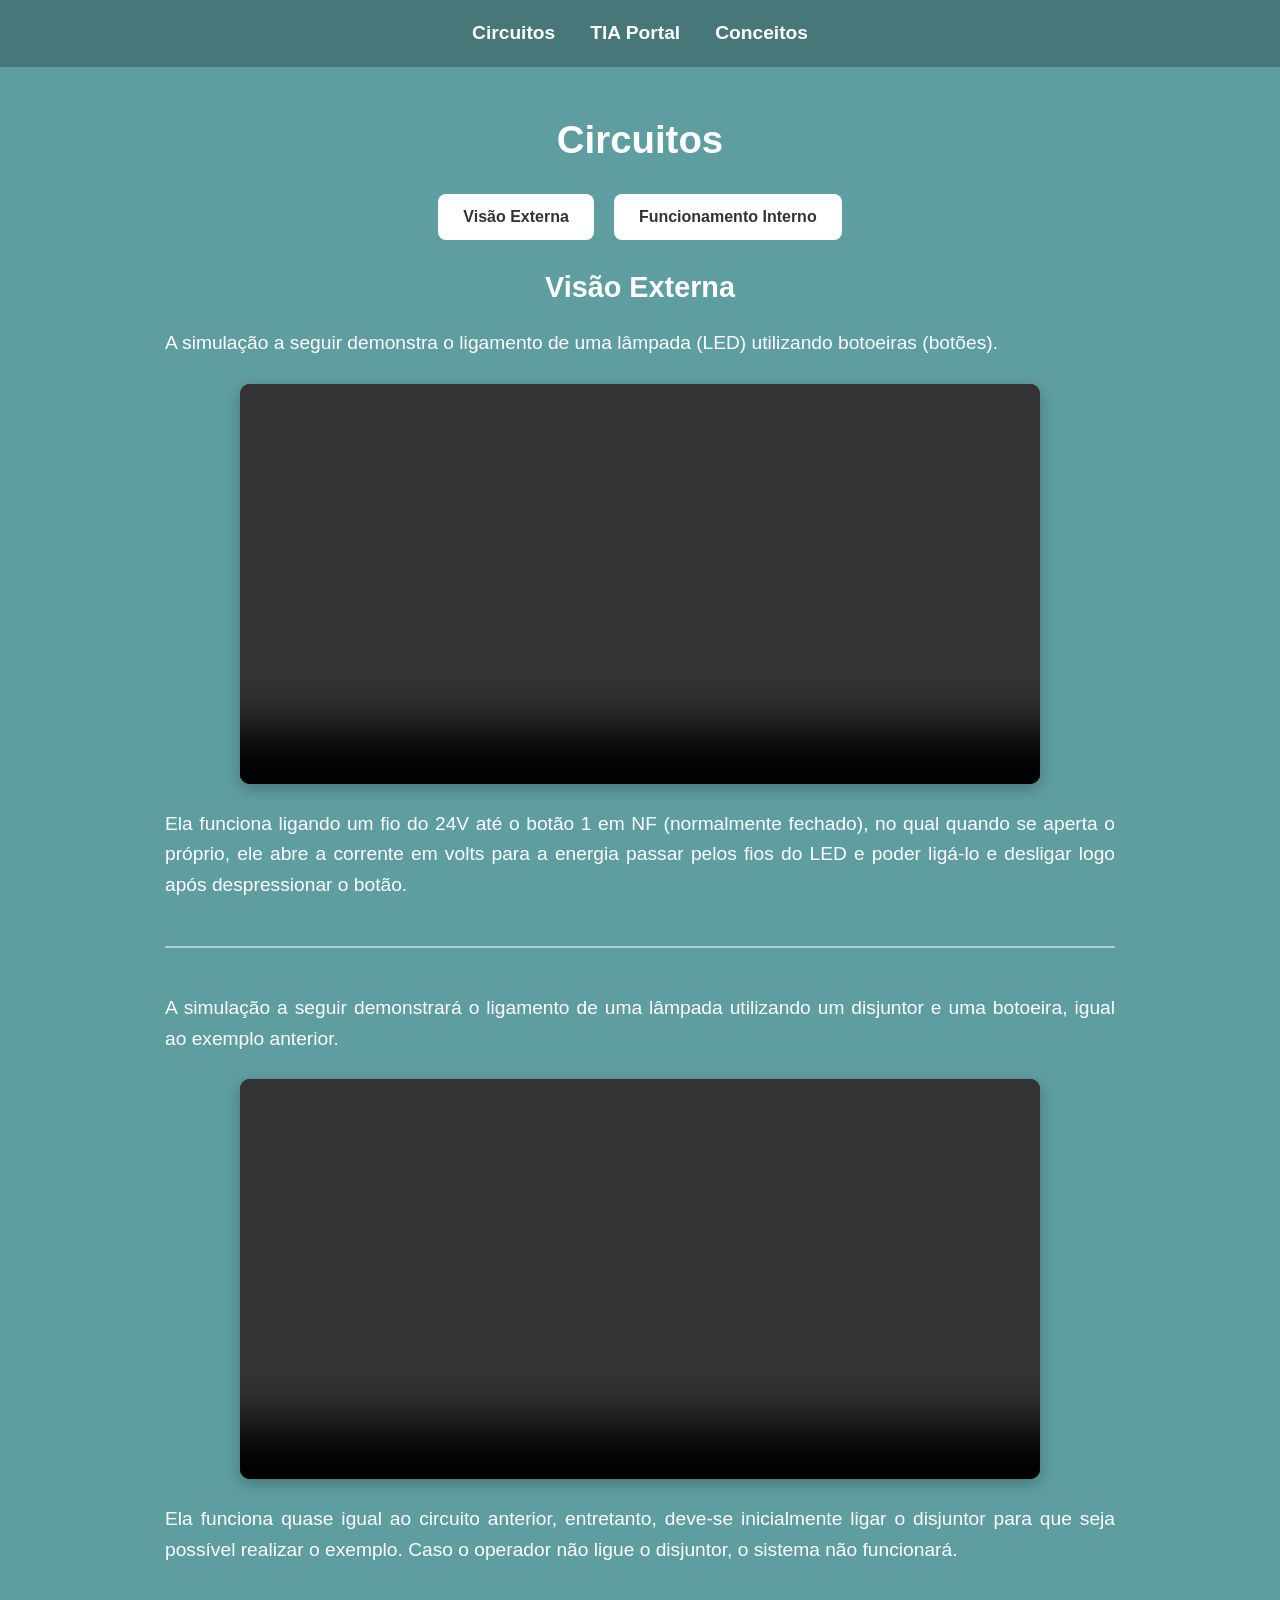
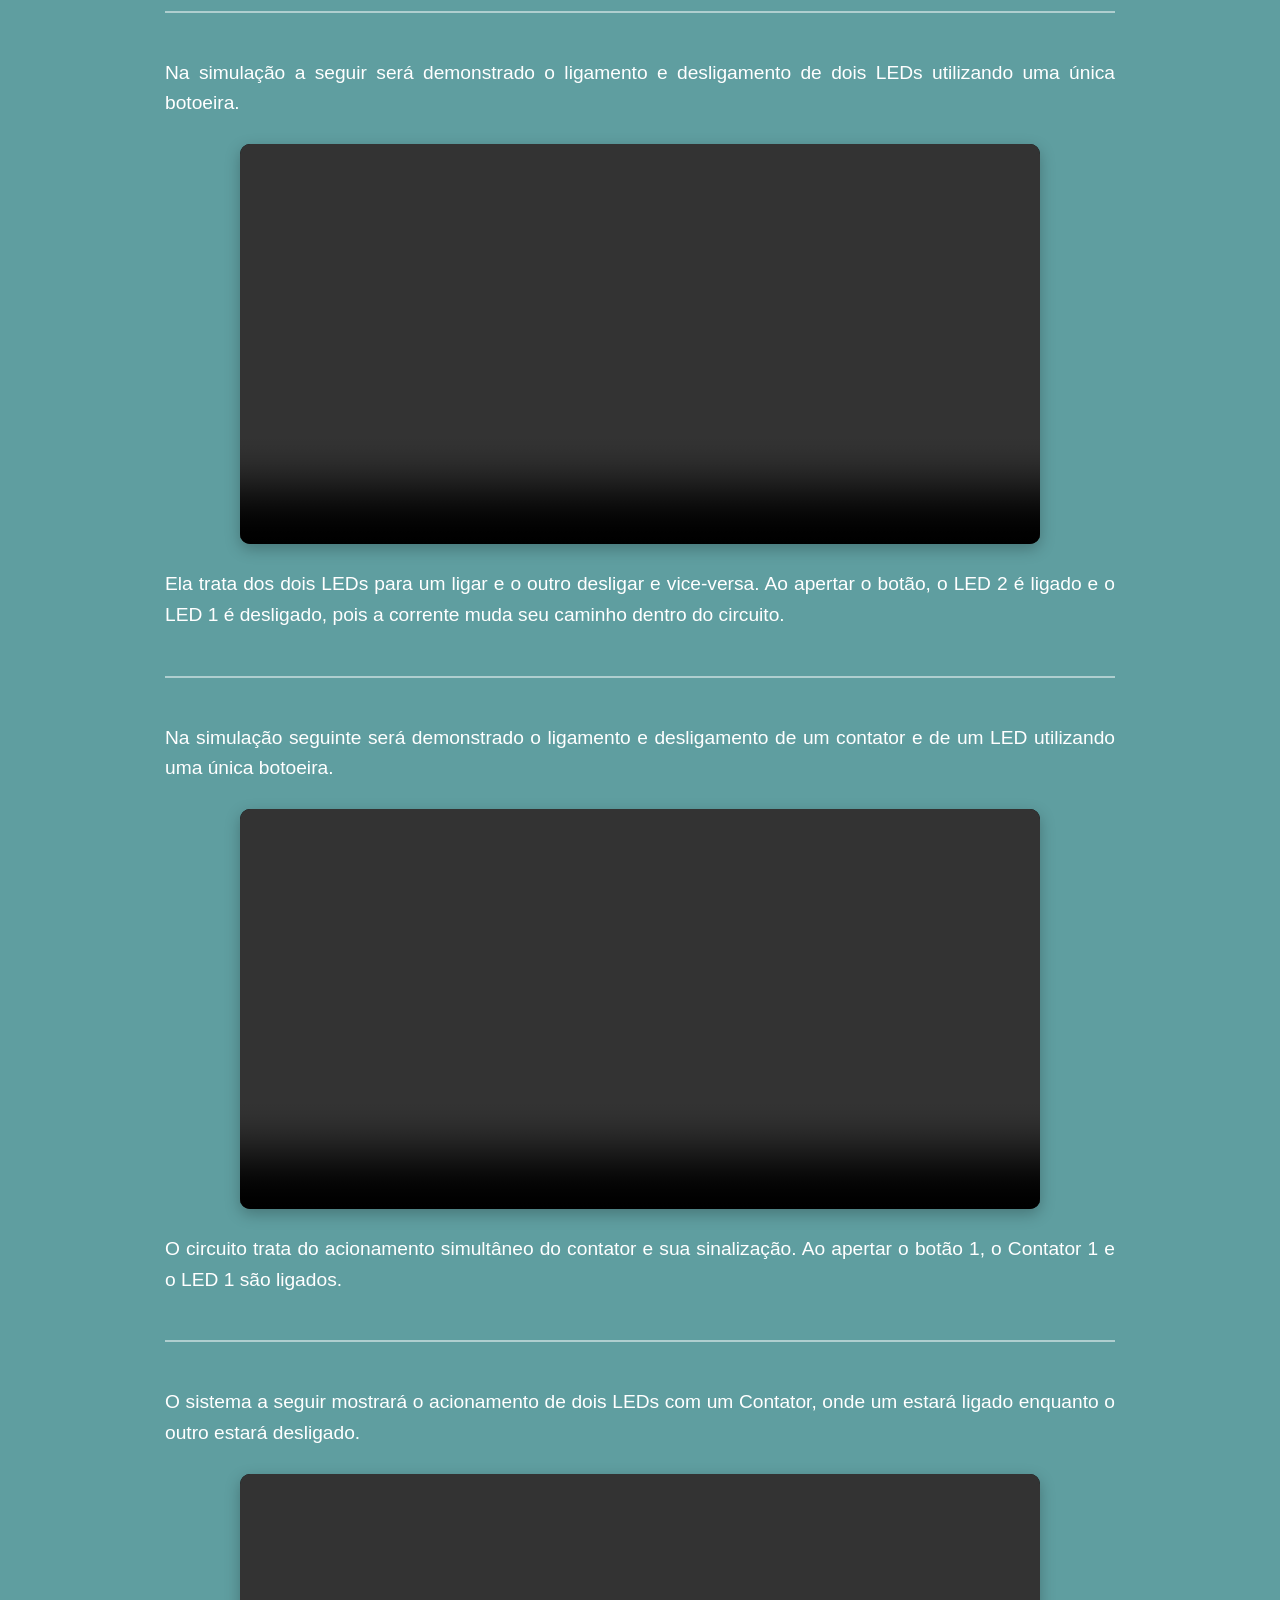
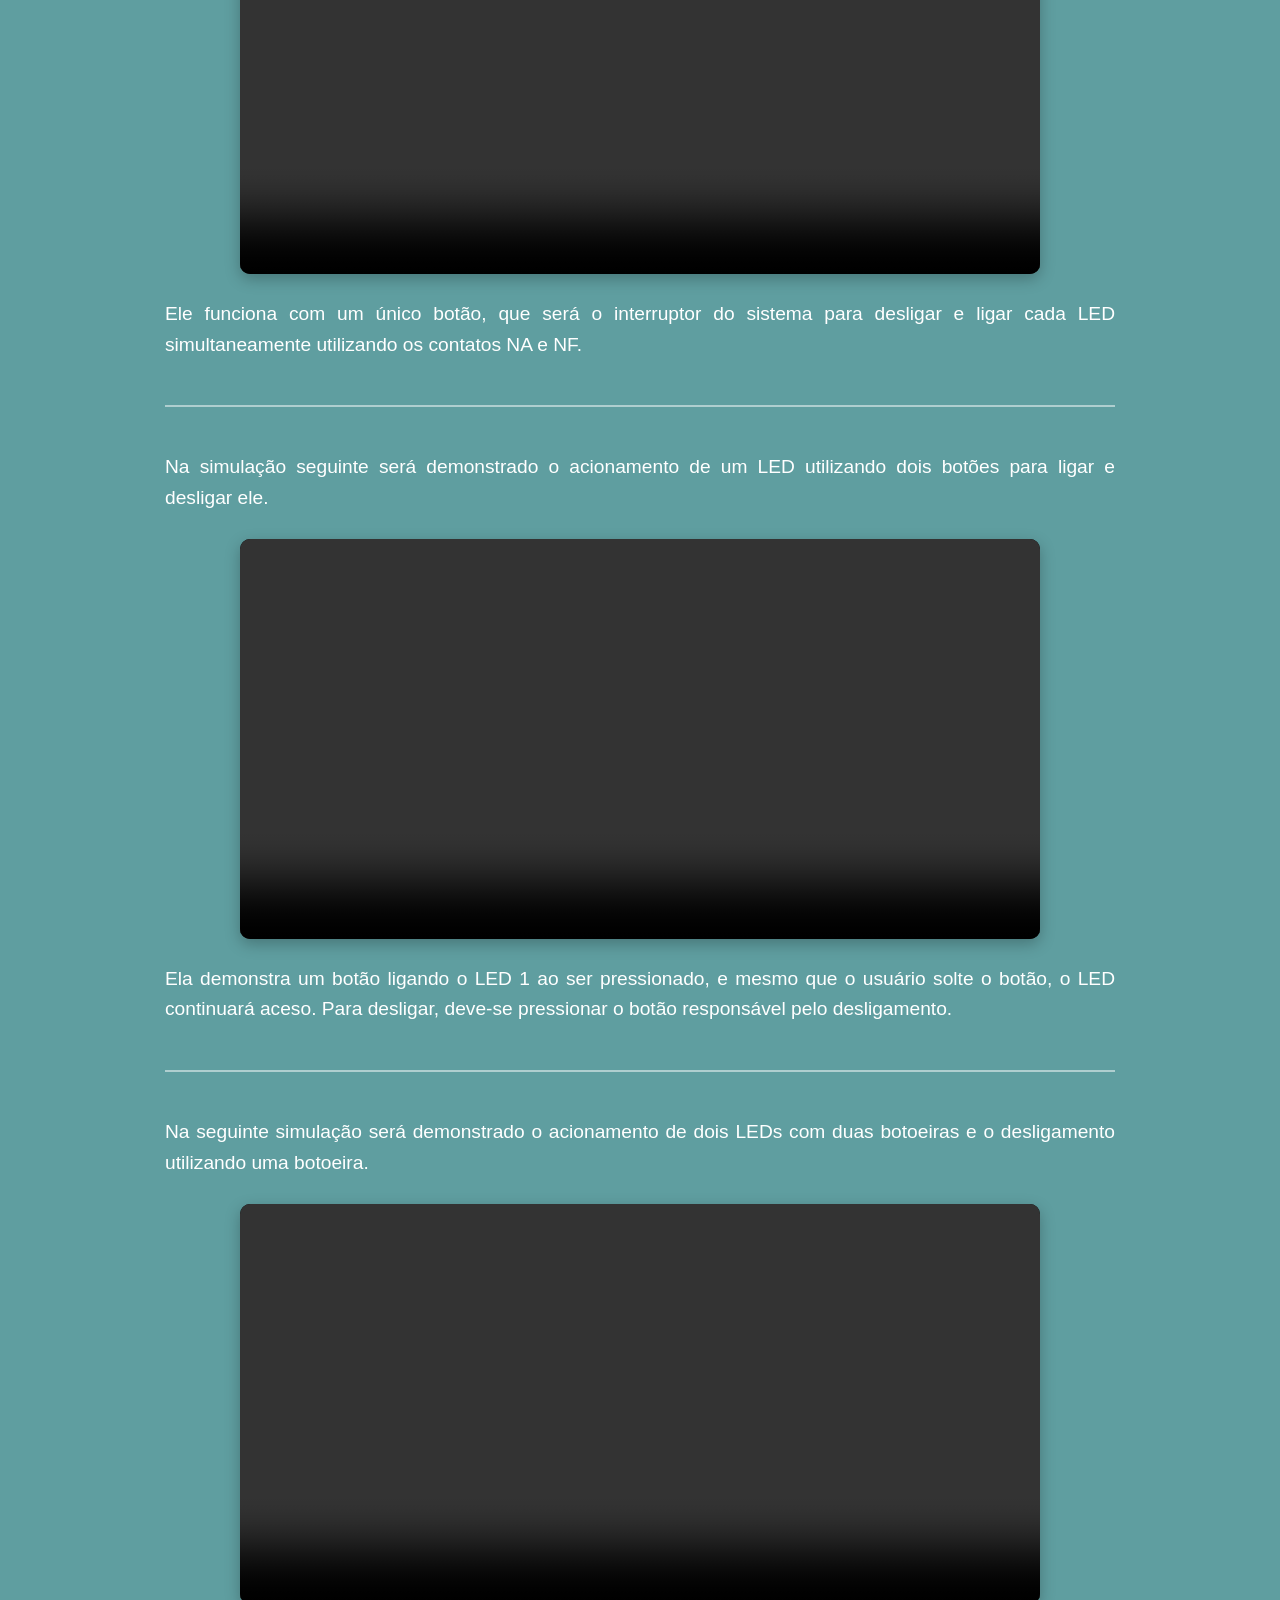
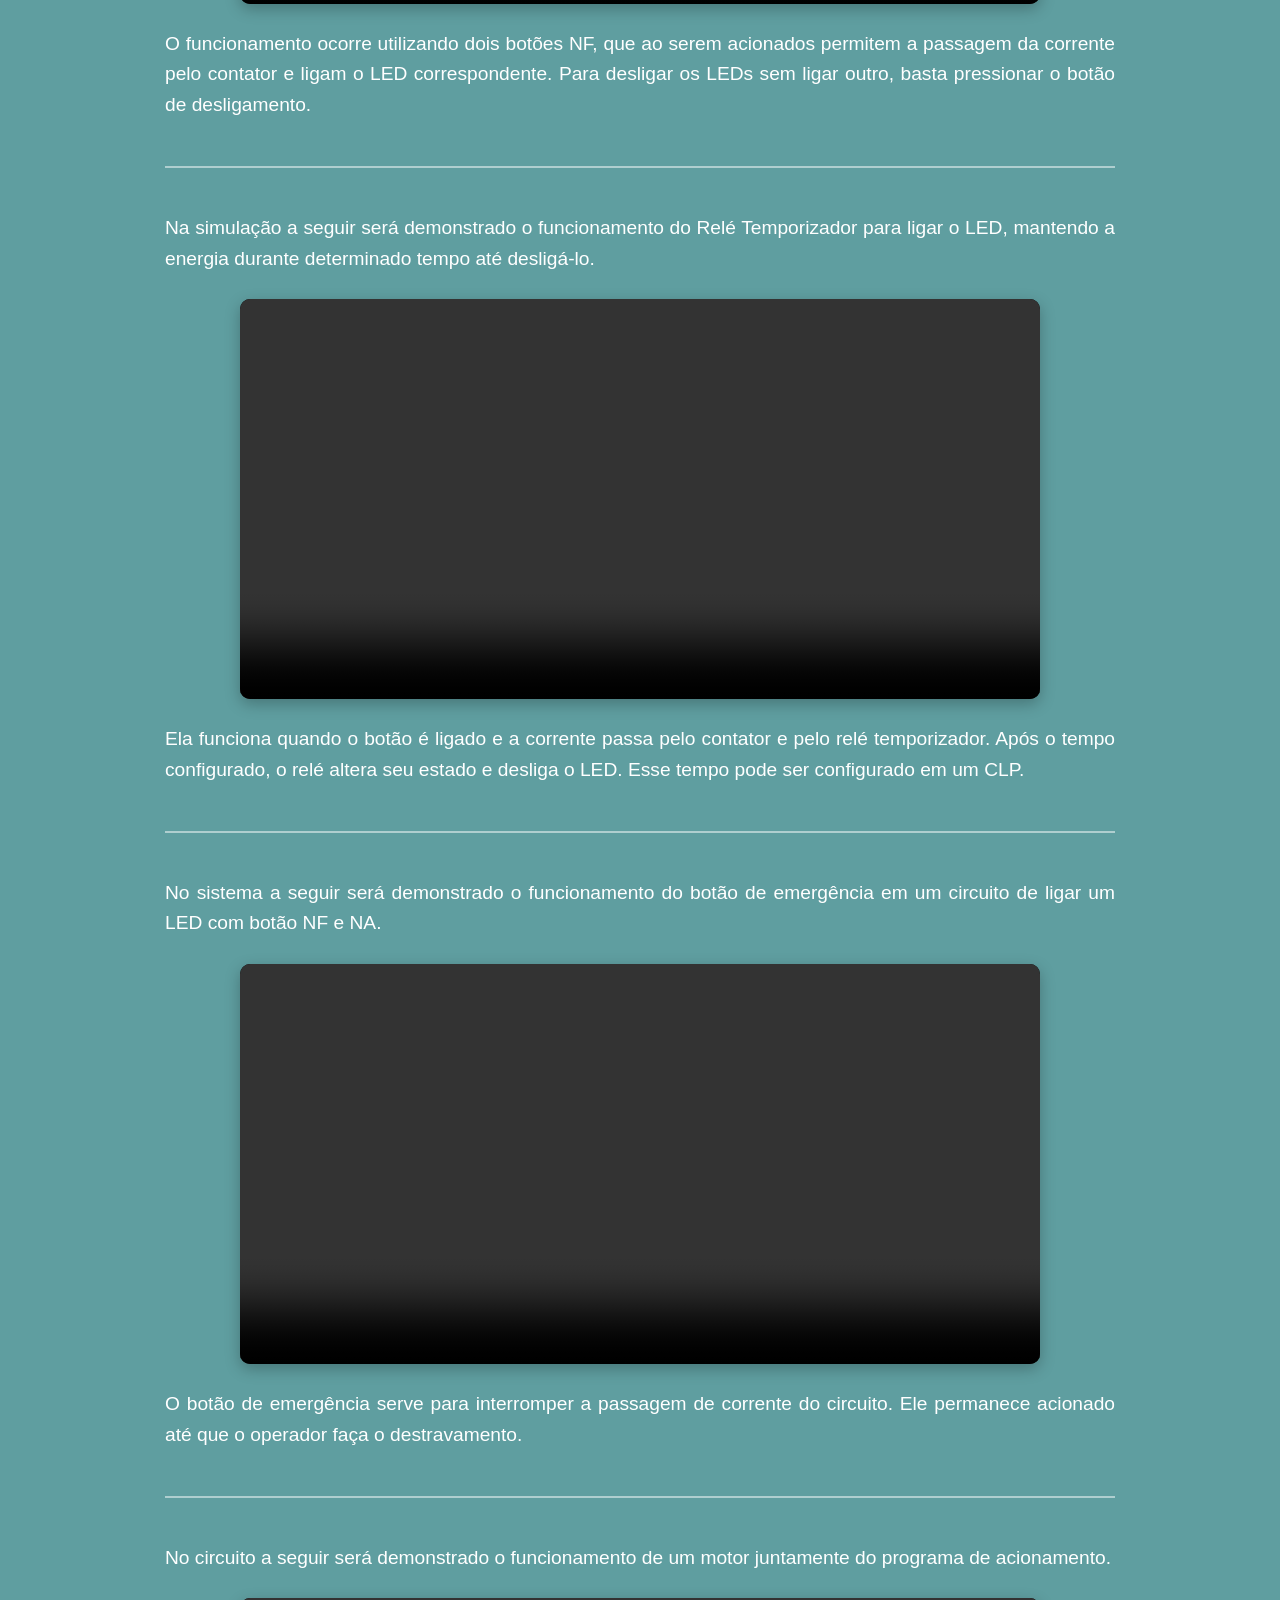
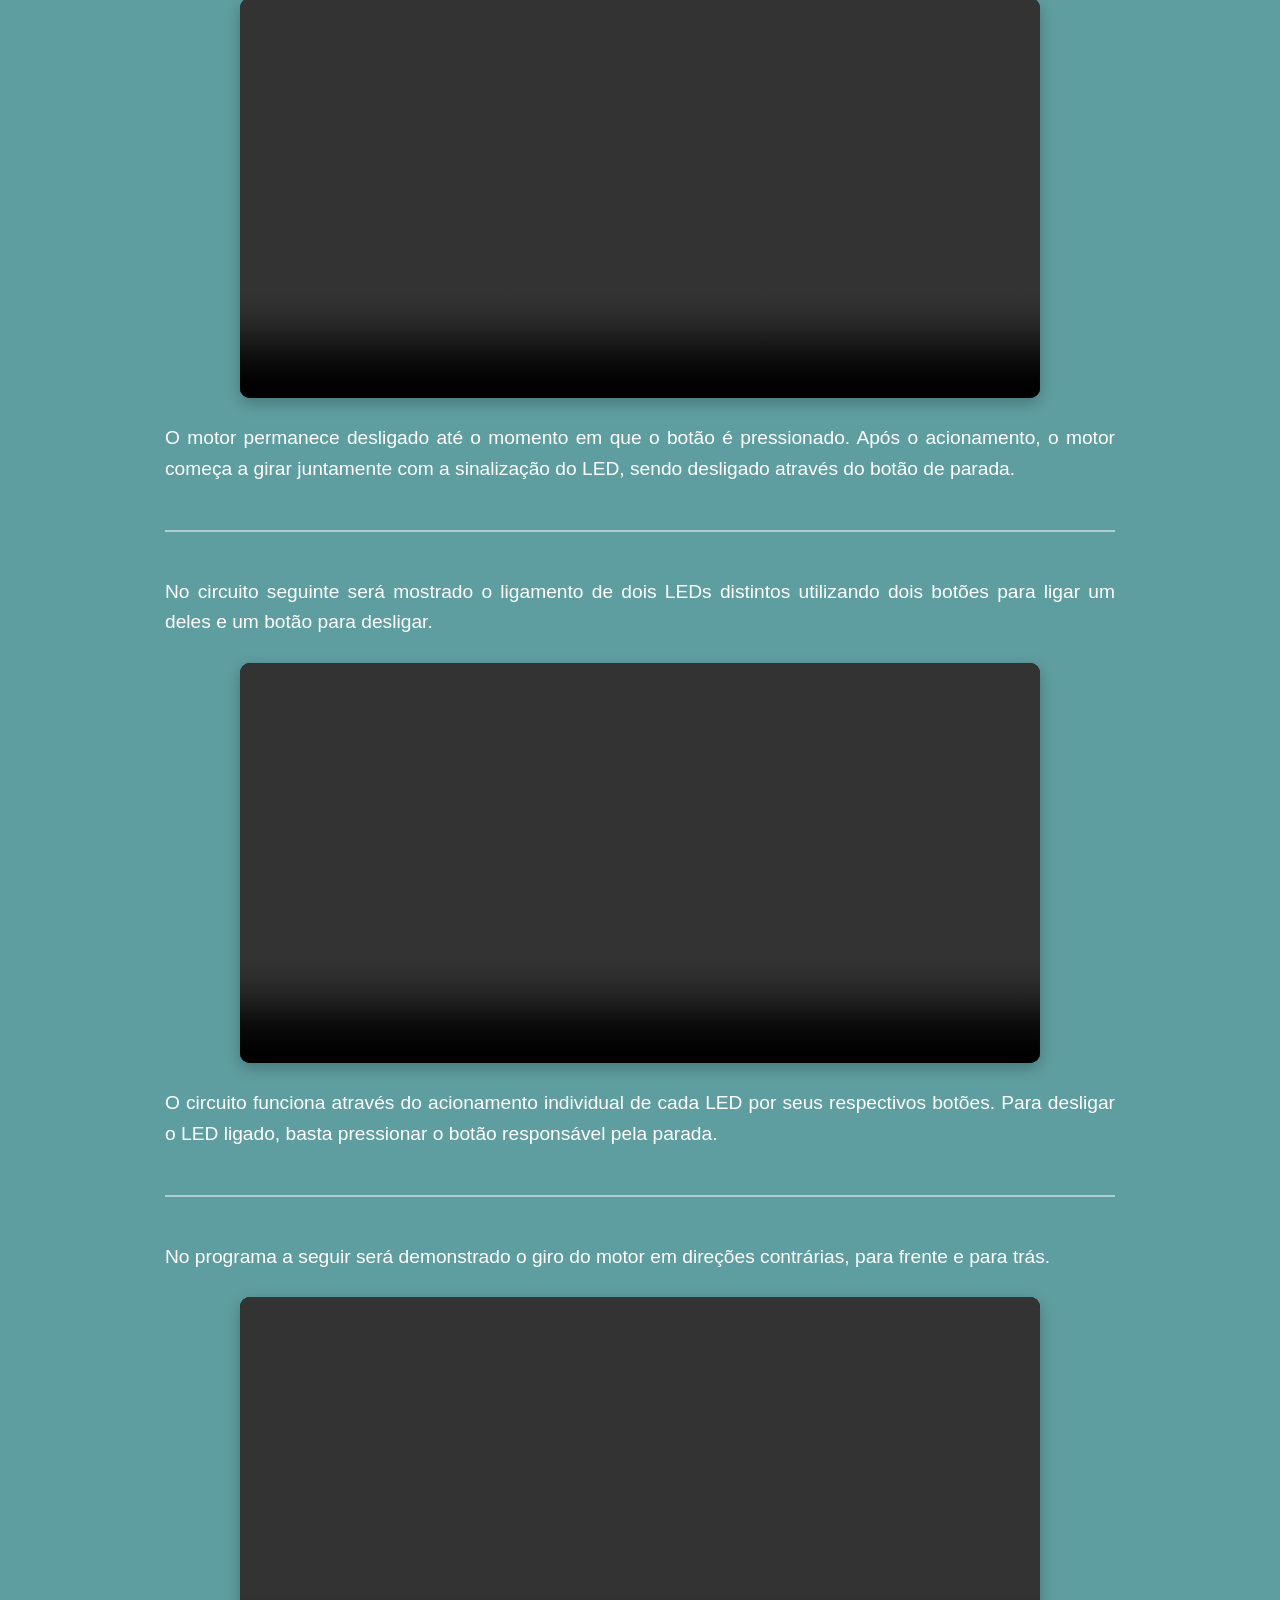
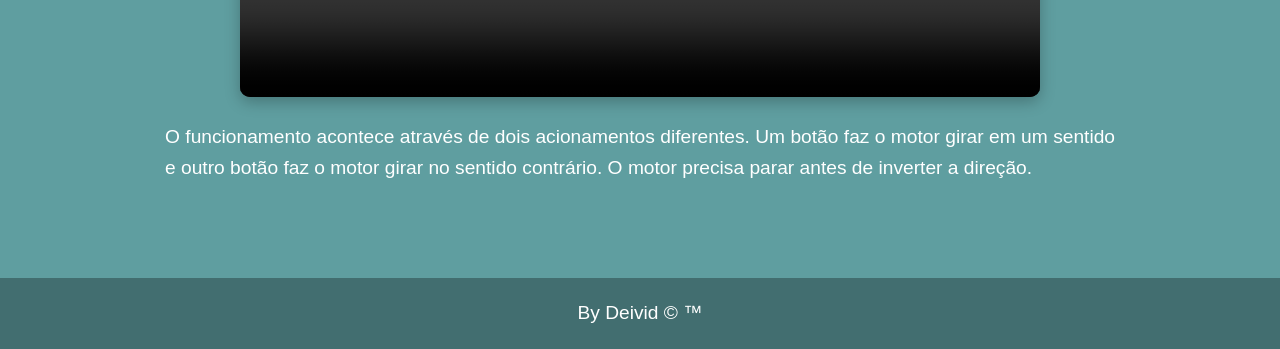
==== commit 2b5cb13a: "site" ====
--- a/index.html
+++ b/index.html
@@ -1,507 +1,559 @@
 <!DOCTYPE html>
 <html lang="pt-BR">
+
 <head>
     <meta charset="UTF-8">
     <meta name="viewport" content="width=device-width, initial-scale=1.0">
+
     <link rel="stylesheet" href="./style.css">
+
     <title>Circuitos</title>
 </head>
+
 <body>
 
 <header>
     <nav>
-         <a href="index.html">Circuitos</a>
-        <a href="tia.html">Tia PORTAL</a>
+        <a href="index.html">Circuitos</a>
+        <a href="tia.html">TIA Portal</a>
         <a href="nome.html">Conceitos</a>
     </nav>
 </header>
 
+
 <main>
 
-<h1>Circuitos</h1>
-
-<div class="botoes">
-
-    <button onclick="mostrar('externo')">
-        Visão Externa
-    </button>
-
-    <button onclick="mostrar('interno')">
-        Funcionamento Interno
-    </button>
-
-</div>
-
-<section id="externo">
-
-<h2>Visão Externa</h2>
-
-<p>
-    A simulação a seguir demonstra o ligamento de uma lâmpada (LED)
-    utilizando botoeiras (botões).
-</p>
-
-<div class="video-container">
-    <video controls>
-        <source src="./videos/Gravação de Tela 2026-06-02 143837.mp4">
-    </video>
-</div>
-
-<p>
-    Ela funciona ligando um fio do 24V até o botão 1 em NF
-    (normalmente fechado), no qual quando se aperta o próprio,
-    ele abre a corrente em volts para a energia passar pelos fios
-    do LED e poder ligá-lo e desligar logo após despressionar o botão.
-</p>
-
-<hr>
-
-<p>
-    A simulação a seguir demonstrará o ligamento de uma lâmpada utilizando
-    um disjuntor e uma botoeira, igual ao exemplo anterior.
-</p>
-
-<div class="video-container">
-    <video controls>
-        <source src="./videos/Gravação de Tela 2026-06-02 144107.mp4">
-    </video>
-</div>
-
-<p>
-    Ela funciona quase igual ao circuito anterior, entretanto, deve-se
-    inicialmente ligar o disjuntor para que seja possível realizar o exemplo.
-    Caso o operador não ligue o disjuntor, o sistema não funcionará.
-</p>
-
-<hr>
-
-<p>
-    Na simulação a seguir será demonstrado o ligamento e desligamento de
-    dois LEDs utilizando uma única botoeira.
-</p>
-
-<div class="video-container">
-    <video controls>
-        <source src="./videos/Gravação de Tela 2026-06-02 144438.mp4">
-    </video>
-</div>
-
-<p>
-    Ela trata dos dois LEDs para um ligar e o outro desligar e vice-versa.
-    Ao apertar o botão, o LED 2 é ligado e o LED 1 é desligado, pois a
-    corrente muda seu caminho dentro do circuito.
-</p>
-
-<hr>
-
-<p>
-    Na simulação seguinte será demonstrado o ligamento e desligamento de
-    um contator e de um LED utilizando uma única botoeira.
-</p>
-
-<div class="video-container">
-    <video controls>
-        <source src="./videos/Gravação de Tela 2026-06-02 144638.mp4">
-    </video>
-</div>
-
-<p>
-    O circuito trata do acionamento simultâneo do contator e sua sinalização.
-    Ao apertar o botão 1, o Contator 1 e o LED 1 são ligados.
-</p>
-
-<hr>
-
-<p>
-    O sistema a seguir mostrará o acionamento de dois LEDs com um Contator,
-    onde um estará ligado enquanto o outro estará desligado.
-</p>
-
-<div class="video-container">
-    <video controls>
-        <source src="./videos/Gravação de Tela 2026-06-02 144818.mp4">
-    </video>
-</div>
-
-<p>
-    Ele funciona com um único botão, que será o interruptor do sistema para
-    desligar e ligar cada LED simultaneamente utilizando os contatos NA e NF.
-</p>
-
-<hr>
-
-<p>
-    Na simulação seguinte será demonstrado o acionamento de um LED utilizando
-    dois botões para ligar e desligar ele.
-</p>
-
-<div class="video-container">
-    <video controls>
-        <source src="./videos/Gravação de Tela 2026-06-02 145043.mp4">
-    </video>
-</div>
-
-<p>
-    Ela demonstra um botão ligando o LED 1 ao ser pressionado, e mesmo que
-    o usuário solte o botão, o LED continuará aceso. Para desligar, deve-se
-    pressionar o botão responsável pelo desligamento.
-</p>
-
-<hr>
-
-<p>
-    Na seguinte simulação será demonstrado o acionamento de dois LEDs com
-    duas botoeiras e o desligamento utilizando uma botoeira.
-</p>
-
-<div class="video-container">
-    <video controls>
-        <source src="./videos/Gravação de Tela 2026-06-02 145429.mp4">
-    </video>
-</div>
-
-<p>
-    O funcionamento ocorre utilizando dois botões NF, que ao serem acionados
-    permitem a passagem da corrente pelo contator e ligam o LED correspondente.
-    Para desligar os LEDs sem ligar outro, basta pressionar o botão de desligamento.
-</p>
-
-<hr>
-
-<p>
-    Na simulação a seguir será demonstrado o funcionamento do Relé Temporizador
-    para ligar o LED, mantendo a energia durante determinado tempo até desligá-lo.
-</p>
-
-<div class="video-container">
-    <video controls>
-        <source src="./videos/Gravação de Tela 2026-06-02 152453.mp4">
-    </video>
-</div>
-
-<p>
-    Ela funciona quando o botão é ligado e a corrente passa pelo contator e
-    pelo relé temporizador. Após o tempo configurado, o relé altera seu estado
-    e desliga o LED. Esse tempo pode ser configurado em um CLP.
-</p>
-
-<hr>
-
-<p>
-    No sistema a seguir será demonstrado o funcionamento do botão de emergência
-    em um circuito de ligar um LED com botão NF e NA.
-</p>
-
-<div class="video-container">
-    <video controls>
-        <source src="./videos/Gravação de Tela 2026-06-02 152722.mp4">
-    </video>
-</div>
-
-<p>
-    O botão de emergência serve para interromper a passagem de corrente do
-    circuito. Ele permanece acionado até que o operador faça o destravamento.
-</p>
-
-<hr>
-
-<p>
-    No circuito a seguir será demonstrado o funcionamento de um motor juntamente
-    do programa de acionamento.
-</p>
-
-<div class="video-container">
-    <video controls>
-        <source src="./videos/Gravação de Tela 2026-06-02 153037.mp4">
-    </video>
-</div>
-
-<p>
-    O motor permanece desligado até o momento em que o botão é pressionado.
-    Após o acionamento, o motor começa a girar juntamente com a sinalização
-    do LED, sendo desligado através do botão de parada.
-</p>
-
-<hr>
-
-<p>
-    No circuito seguinte será mostrado o ligamento de dois LEDs distintos
-    utilizando dois botões para ligar um deles e um botão para desligar.
-</p>
-
-<div class="video-container">
-    <video controls>
-        <source src="./videos/Gravação de Tela 2026-06-02 153526.mp4">
-    </video>
-</div>
-
-<p>
-    O circuito funciona através do acionamento individual de cada LED por
-    seus respectivos botões. Para desligar o LED ligado, basta pressionar
-    o botão responsável pela parada.
-</p>
-
-<hr>
-
-<p>
-    No programa a seguir será demonstrado o giro do motor em direções contrárias,
-    para frente e para trás.
-</p>
-
-<div class="video-container">
-    <video controls>
-        <source src="./videos/Gravação de Tela 2026-06-02 153916.mp4">
-    </video>
-</div>
-
-<p>
-    O funcionamento acontece através de dois acionamentos diferentes.
-    Um botão faz o motor girar em um sentido e outro botão faz o motor girar
-    no sentido contrário. O motor precisa parar antes de inverter a direção.
-</p>
-
-<hr>
-
-</section>
-
-<section id="interno" style="display:none;">
-
-<h2>Funcionamento Interno</h2>
-
-<p>
-    No programa a seguir será mostrado a lógica por trás do primeiro circuito
-    anterior.
-</p>
-
-<div class="video-container">
-    <video controls>
-        <source src="./videos/Gravação de Tela 2026-06-15 140456.mp4">
-    </video>
-</div>
-
-<p>
-    O funcionamento do programa é simples. No momento em que a pessoa
-    pressiona B1, a corrente elétrica de 24 volts começa a fluir pelos fios
-    e liga o LED.
-</p>
-
-<hr>
-
-<p>
-    No programa seguinte o circuito adiciona o Disjuntor (D1) ao programa
-    para controlar a passagem de corrente.
-</p>
-
-<div class="video-container">
-    <video controls>
-        <source src="./videos/Gravação de Tela 2026-06-15 140704.mp4">
-    </video>
-</div>
-
-<p>
-    Ao acionar o Disjuntor, a corrente passa a fluir pelos fios e,
-    posteriormente, após o cliente pressionar o botão, a corrente passa por
-    ele e acende o LED.
-</p>
-
-<hr>
-
-<p>
-    No seguinte programa o circuito aciona dois LEDs independentes utilizando
-    como base o Disjuntor.
-</p>
-
-<div class="video-container">
-    <video controls>
-        <source src="./videos/Gravação de Tela 2026-06-15 140934.mp4">
-    </video>
-</div>
-
-<p>
-    Ao acionar o Disjuntor, a corrente flui pelo circuito. Um dos LEDs já
-    permanece ligado devido ao contato utilizado, enquanto o segundo LED é
-    acionado quando o botão correspondente é pressionado.
-</p>
-
-<hr>
-
-<p>
-    No circuito seguinte será utilizado o Contator K1, utilizando A1 e A2
-    para acionar a bobina e os contatos auxiliares para controlar o LED.
-</p>
-
-<div class="video-container">
-    <video controls>
-        <source src="./videos/Gravação de Tela 2026-06-15 141211.mp4">
-    </video>
-</div>
-
-<p>
-    Após o Disjuntor ser ligado, a corrente passa pelo circuito. Quando o botão
-    é acionado, a corrente chega até a bobina K1 A1 e A2, magnetizando o
-    contator e alterando seus contatos auxiliares.
-</p>
-
-<hr>
-
-<p>
-    No circuito a seguir será demonstrado o funcionamento dos contatos NA e NF
-    do Contator para ligar um LED.
-</p>
-
-<div class="video-container">
-    <video controls>
-        <source src="./videos/Gravação de Tela 2026-06-15 141456.mp4">
-    </video>
-</div>
-
-<p>
-    Após o acionamento do disjuntor, um LED permanece ligado através do contato
-    utilizado. Ao pressionar o botão, o contator altera seus contatos e muda o
-    funcionamento do circuito.
-</p>
-
-<hr>
-
-<p>
-    No programa a seguir o LED permanece aceso mesmo que o usuário tenha
-    despressionado o botão.
-</p>
-
-<div class="video-container">
-    <video controls>
-        <source src="./videos/Gravação de Tela 2026-06-15 143350.mp4">
-    </video>
-</div>
-
-<p>
-    Ao acionar o disjuntor, a corrente elétrica passa pelo circuito. Quando
-    o usuário aperta o botão, a energia passa pela bobina do contator,
-    magnetizando-a e fazendo com que os contatos auxiliares se fechem.
-    Dessa forma, após soltar o botão, a corrente continua passando e mantém
-    o LED ligado até que o botão de desligamento seja pressionado.
-</p>
-
-<hr>
-
-<p>
-    No programa seguinte será ligado dois LEDs utilizando dois Contatores
-    através do pressionamento de determinados botões.
-</p>
-
-<div class="video-container">
-    <video controls>
-        <source src="./videos/Gravação de Tela 2026-06-15 145252.mp4">
-    </video>
-</div>
-
-<p>
-    Ao pressionar o botão responsável pelo LED 1, a corrente passa pelo botão
-    e pelo contator, que permanece acionado devido à magnetização da bobina.
-    Quando outro botão é pressionado, o primeiro contator é desligado e o
-    segundo LED é acionado.
-</p>
-
-<hr>
-
-<p>
-    Na simulação seguinte será demonstrado o funcionamento de dois relés
-    temporizadores com um LED.
-</p>
-
-<div class="video-container">
-    <video controls>
-        <source src="./videos/Gravação de Tela 2026-06-15 152944.mp4">
-    </video>
-</div>
-
-<p>
-    Após o acionamento do botão com o disjuntor ligado, a corrente passa pelo
-    circuito até chegar ao relé temporizador. O relé aguarda o tempo configurado
-    antes de alterar seus contatos e permitir o acionamento do próximo estágio
-    do circuito.
-</p>
-
-<hr>
-
-<p>
-    Na seguinte simulação será demonstrado o funcionamento do botão de
-    emergência para parar todo o circuito elétrico.
-</p>
-
-<div class="video-container">
-    <video controls>
-        <source src="./videos/Gravação de Tela 2026-06-15 153752.mp4">
-    </video>
-</div>
-
-<p>
-    O botão de emergência tem a função de interromper imediatamente a passagem
-    de corrente do circuito em situações de falha ou perigo. Ao ser acionado,
-    ele impede que a energia continue passando pelos componentes.
-</p>
-
-<hr>
-
-<p>
-    No circuito a seguir será demonstrado o funcionamento dos circuitos de
-    potência e de comando utilizando um motor.
-</p>
-
-<div class="video-container">
-    <video controls>
-        <source src="./videos/Gravação de Tela 2026-06-15 161929.mp4">
-    </video>
-</div>
-
-<p>
-    O circuito de potência é responsável pela alimentação do motor, enquanto
-    o circuito de comando controla o acionamento dos componentes. Primeiro é
-    necessário testar o circuito de comando para garantir que não existam
-    falhas antes de energizar a parte de potência.
-</p>
-
-<hr>
-
-<p>
-    No devido circuito será demonstrado o funcionamento de desligar um LED e
-    ligar outro utilizando um contator.
-</p>
-<div class="video-container">
-    <video controls>
-        <source src="./videos/Gravação de Tela 2026-06-15 163109.mp4">
-    </video>
-</div>
-
-<p>
-    Após o usuário pressionar o botão 2, a energia passa pelo circuito e
-    aciona o contator. O contato auxiliar mantém o circuito ligado até que
-    o botão de desligamento seja pressionado, interrompendo a corrente.
-</p>
-
-<hr>
-<p>
-    No circuito seguinte será demonstrado o funcionamento do motor girando em
-    sentido horário e anti-horário dependendo do botão pressionado.
-</p>
-<div class="video-container">
-    <video controls>
-        <source src="./videos/Gravação de Tela 2026-07-10 144235.mp4">
-    </video>
-</div>
-<p>
-    O funcionamento é baseado na inversão do sentido de rotação do motor.
-    Um contator realiza o acionamento para um sentido e outro contator realiza
-    a inversão das fases para que o motor gire no sentido contrário.
-    É necessário impedir que os dois contatores sejam acionados ao mesmo tempo,
-    evitando curto-circuito no sistema.
-</p>
-<hr>
-</section>
+    <h1>Circuitos</h1>
+
+
+    <!-- ==========================================
+         BOTÕES DE NAVEGAÇÃO
+    =========================================== -->
+
+    <div class="botoes">
+
+        <button type="button" onclick="mostrar('externo')">
+            Visão Externa
+        </button>
+
+        <button type="button" onclick="mostrar('interno')">
+            Funcionamento Interno
+        </button>
+
+    </div>
+
+
+    <!-- ==========================================
+         VISÃO EXTERNA
+    =========================================== -->
+
+    <section id="externo">
+
+        <h2>Visão Externa</h2>
+
+        <p>
+            A simulação a seguir demonstra o ligamento de uma lâmpada (LED)
+            utilizando botoeiras (botões).
+        </p>
+
+        <div class="video-container">
+            <video controls>
+                <source src="./videos/Gravação de Tela 2026-06-02 143837.mp4" type="video/mp4">
+                Seu navegador não suporta vídeos.
+            </video>
+        </div>
+
+        <p>
+            Ela funciona ligando um fio do 24V até o botão 1 em NF
+            (normalmente fechado), no qual quando se aperta o próprio,
+            ele abre a corrente em volts para a energia passar pelos fios
+            do LED e poder ligá-lo e desligar logo após despressionar o botão.
+        </p>
+
+        <hr>
+
+
+        <p>
+            A simulação a seguir demonstrará o ligamento de uma lâmpada utilizando
+            um disjuntor e uma botoeira, igual ao exemplo anterior.
+        </p>
+
+        <div class="video-container">
+            <video controls>
+                <source src="./videos/Gravação de Tela 2026-06-02 144107.mp4" type="video/mp4">
+            </video>
+        </div>
+
+        <p>
+            Ela funciona quase igual ao circuito anterior, entretanto, deve-se
+            inicialmente ligar o disjuntor para que seja possível realizar o exemplo.
+            Caso o operador não ligue o disjuntor, o sistema não funcionará.
+        </p>
+
+        <hr>
+
+
+        <p>
+            Na simulação a seguir será demonstrado o ligamento e desligamento de
+            dois LEDs utilizando uma única botoeira.
+        </p>
+
+        <div class="video-container">
+            <video controls>
+                <source src="./videos/Gravação de Tela 2026-06-02 144438.mp4" type="video/mp4">
+            </video>
+        </div>
+
+        <p>
+            Ela trata dos dois LEDs para um ligar e o outro desligar e vice-versa.
+            Ao apertar o botão, o LED 2 é ligado e o LED 1 é desligado, pois a
+            corrente muda seu caminho dentro do circuito.
+        </p>
+
+        <hr>
+
+
+        <p>
+            Na simulação seguinte será demonstrado o ligamento e desligamento de
+            um contator e de um LED utilizando uma única botoeira.
+        </p>
+
+        <div class="video-container">
+            <video controls>
+                <source src="./videos/Gravação de Tela 2026-06-02 144638.mp4" type="video/mp4">
+            </video>
+        </div>
+
+        <p>
+            O circuito trata do acionamento simultâneo do contator e sua sinalização.
+            Ao apertar o botão 1, o Contator 1 e o LED 1 são ligados.
+        </p>
+
+        <hr>
+
+
+        <p>
+            O sistema a seguir mostrará o acionamento de dois LEDs com um Contator,
+            onde um estará ligado enquanto o outro estará desligado.
+        </p>
+
+        <div class="video-container">
+            <video controls>
+                <source src="./videos/Gravação de Tela 2026-06-02 144818.mp4" type="video/mp4">
+            </video>
+        </div>
+
+        <p>
+            Ele funciona com um único botão, que será o interruptor do sistema para
+            desligar e ligar cada LED simultaneamente utilizando os contatos NA e NF.
+        </p>
+
+        <hr>
+
+
+        <p>
+            Na simulação seguinte será demonstrado o acionamento de um LED utilizando
+            dois botões para ligar e desligar ele.
+        </p>
+
+        <div class="video-container">
+            <video controls>
+                <source src="./videos/Gravação de Tela 2026-06-02 145043.mp4" type="video/mp4">
+            </video>
+        </div>
+
+        <p>
+            Ela demonstra um botão ligando o LED 1 ao ser pressionado, e mesmo que
+            o usuário solte o botão, o LED continuará aceso. Para desligar, deve-se
+            pressionar o botão responsável pelo desligamento.
+        </p>
+
+        <hr>
+
+
+        <p>
+            Na seguinte simulação será demonstrado o acionamento de dois LEDs com
+            duas botoeiras e o desligamento utilizando uma botoeira.
+        </p>
+
+        <div class="video-container">
+            <video controls>
+                <source src="./videos/Gravação de Tela 2026-06-02 145429.mp4" type="video/mp4">
+            </video>
+        </div>
+
+        <p>
+            O funcionamento ocorre utilizando dois botões NF, que ao serem acionados
+            permitem a passagem da corrente pelo contator e ligam o LED correspondente.
+            Para desligar os LEDs sem ligar outro, basta pressionar o botão de desligamento.
+        </p>
+
+        <hr>
+
+
+        <p>
+            Na simulação a seguir será demonstrado o funcionamento do Relé Temporizador
+            para ligar o LED, mantendo a energia durante determinado tempo até desligá-lo.
+        </p>
+
+        <div class="video-container">
+            <video controls>
+                <source src="./videos/Gravação de Tela 2026-06-02 152453.mp4" type="video/mp4">
+            </video>
+        </div>
+
+        <p>
+            Ela funciona quando o botão é ligado e a corrente passa pelo contator e
+            pelo relé temporizador. Após o tempo configurado, o relé altera seu estado
+            e desliga o LED. Esse tempo pode ser configurado em um CLP.
+        </p>
+
+        <hr>
+
+
+        <p>
+            No sistema a seguir será demonstrado o funcionamento do botão de emergência
+            em um circuito de ligar um LED com botão NF e NA.
+        </p>
+
+        <div class="video-container">
+            <video controls>
+                <source src="./videos/Gravação de Tela 2026-06-02 152722.mp4" type="video/mp4">
+            </video>
+        </div>
+
+        <p>
+            O botão de emergência serve para interromper a passagem de corrente do
+            circuito. Ele permanece acionado até que o operador faça o destravamento.
+        </p>
+
+        <hr>
+
+
+        <p>
+            No circuito a seguir será demonstrado o funcionamento de um motor juntamente
+            do programa de acionamento.
+        </p>
+
+        <div class="video-container">
+            <video controls>
+                <source src="./videos/Gravação de Tela 2026-06-02 153037.mp4" type="video/mp4">
+            </video>
+        </div>
+
+        <p>
+            O motor permanece desligado até o momento em que o botão é pressionado.
+            Após o acionamento, o motor começa a girar juntamente com a sinalização
+            do LED, sendo desligado através do botão de parada.
+        </p>
+
+        <hr>
+
+
+        <p>
+            No circuito seguinte será mostrado o ligamento de dois LEDs distintos
+            utilizando dois botões para ligar um deles e um botão para desligar.
+        </p>
+
+        <div class="video-container">
+            <video controls>
+                <source src="./videos/Gravação de Tela 2026-06-02 153526.mp4" type="video/mp4">
+            </video>
+        </div>
+
+        <p>
+            O circuito funciona através do acionamento individual de cada LED por
+            seus respectivos botões. Para desligar o LED ligado, basta pressionar
+            o botão responsável pela parada.
+        </p>
+
+        <hr>
+
+
+        <p>
+            No programa a seguir será demonstrado o giro do motor em direções contrárias,
+            para frente e para trás.
+        </p>
+
+        <div class="video-container">
+            <video controls>
+                <source src="./videos/Gravação de Tela 2026-06-02 153916.mp4" type="video/mp4">
+            </video>
+        </div>
+
+        <p>
+            O funcionamento acontece através de dois acionamentos diferentes.
+            Um botão faz o motor girar em um sentido e outro botão faz o motor girar
+            no sentido contrário. O motor precisa parar antes de inverter a direção.
+        </p>
+
+    </section>
+
+
+    <!-- ==========================================
+         FUNCIONAMENTO INTERNO
+    =========================================== -->
+
+    <section id="interno">
+
+        <h2>Funcionamento Interno</h2>
+
+
+        <p>
+            No programa a seguir será mostrado a lógica por trás do primeiro circuito
+            anterior.
+        </p>
+
+        <div class="video-container">
+            <video controls>
+                <source src="./videos/Gravação de Tela 2026-06-15 140456.mp4" type="video/mp4">
+            </video>
+        </div>
+
+        <p>
+            O funcionamento do programa é simples. No momento em que a pessoa
+            pressiona B1, a corrente elétrica de 24 volts começa a fluir pelos fios
+            e liga o LED.
+        </p>
+
+        <hr>
+
+
+        <p>
+            No programa seguinte o circuito adiciona o Disjuntor (D1) ao programa
+            para controlar a passagem de corrente.
+        </p>
+
+        <div class="video-container">
+            <video controls>
+                <source src="./videos/Gravação de Tela 2026-06-15 140704.mp4" type="video/mp4">
+            </video>
+        </div>
+
+        <p>
+            Ao acionar o Disjuntor, a corrente passa a fluir pelos fios e,
+            posteriormente, após o cliente pressionar o botão, a corrente passa por
+            ele e acende o LED.
+        </p>
+
+        <hr>
+
+
+        <p>
+            No seguinte programa o circuito aciona dois LEDs independentes utilizando
+            como base o Disjuntor.
+        </p>
+
+        <div class="video-container">
+            <video controls>
+                <source src="./videos/Gravação de Tela 2026-06-15 140934.mp4" type="video/mp4">
+            </video>
+        </div>
+
+        <p>
+            Ao acionar o Disjuntor, a corrente flui pelo circuito. Um dos LEDs já
+            permanece ligado devido ao contato utilizado, enquanto o segundo LED é
+            acionado quando o botão correspondente é pressionado.
+        </p>
+
+        <hr>
+
+
+        <p>
+            No circuito seguinte será utilizado o Contator K1, utilizando A1 e A2
+            para acionar a bobina e os contatos auxiliares para controlar o LED.
+        </p>
+
+        <div class="video-container">
+            <video controls>
+                <source src="./videos/Gravação de Tela 2026-06-15 141211.mp4" type="video/mp4">
+            </video>
+        </div>
+
+        <p>
+            Após o Disjuntor ser ligado, a corrente passa pelo circuito. Quando o botão
+            é acionado, a corrente chega até a bobina K1 A1 e A2, magnetizando o
+            contator e alterando seus contatos auxiliares.
+        </p>
+
+        <hr>
+
+
+        <p>
+            No circuito a seguir será demonstrado o funcionamento dos contatos NA e NF
+            do Contator para ligar um LED.
+        </p>
+
+        <div class="video-container">
+            <video controls>
+                <source src="./videos/Gravação de Tela 2026-06-15 141456.mp4" type="video/mp4">
+            </video>
+        </div>
+
+        <p>
+            Após o acionamento do disjuntor, um LED permanece ligado através do contato
+            utilizado. Ao pressionar o botão, o contator altera seus contatos e muda o
+            funcionamento do circuito.
+        </p>
+
+        <hr>
+
+
+        <p>
+            No programa a seguir o LED permanece aceso mesmo que o usuário tenha
+            despressionado o botão.
+        </p>
+
+        <div class="video-container">
+            <video controls>
+                <source src="./videos/Gravação de Tela 2026-06-15 143350.mp4" type="video/mp4">
+            </video>
+        </div>
+
+        <p>
+            Ao acionar o disjuntor, a corrente elétrica passa pelo circuito. Quando
+            o usuário aperta o botão, a energia passa pela bobina do contator,
+            magnetizando-a e fazendo com que os contatos auxiliares se fechem.
+            Dessa forma, após soltar o botão, a corrente continua passando e mantém
+            o LED ligado até que o botão de desligamento seja pressionado.
+        </p>
+
+        <hr>
+
+
+        <p>
+            No programa seguinte será ligado dois LEDs utilizando dois Contatores
+            através do pressionamento de determinados botões.
+        </p>
+
+        <div class="video-container">
+            <video controls>
+                <source src="./videos/Gravação de Tela 2026-06-15 145252.mp4" type="video/mp4">
+            </video>
+        </div>
+
+        <p>
+            Ao pressionar o botão responsável pelo LED 1, a corrente passa pelo botão
+            e pelo contator, que permanece acionado devido à magnetização da bobina.
+            Quando outro botão é pressionado, o primeiro contator é desligado e o
+            segundo LED é acionado.
+        </p>
+
+        <hr>
+
+
+        <p>
+            Na simulação seguinte será demonstrado o funcionamento de dois relés
+            temporizadores com um LED.
+        </p>
+
+        <div class="video-container">
+            <video controls>
+                <source src="./videos/Gravação de Tela 2026-06-15 152944.mp4" type="video/mp4">
+            </video>
+        </div>
+
+        <p>
+            Após o acionamento do botão com o disjuntor ligado, a corrente passa pelo
+            circuito até chegar ao relé temporizador. O relé aguarda o tempo configurado
+            antes de alterar seus contatos e permitir o acionamento do próximo estágio
+            do circuito.
+        </p>
+
+        <hr>
+
+
+        <p>
+            Na seguinte simulação será demonstrado o funcionamento do botão de
+            emergência para parar todo o circuito elétrico.
+        </p>
+
+        <div class="video-container">
+            <video controls>
+                <source src="./videos/Gravação de Tela 2026-06-15 153752.mp4" type="video/mp4">
+            </video>
+        </div>
+
+        <p>
+            O botão de emergência tem a função de interromper imediatamente a passagem
+            de corrente do circuito em situações de falha ou perigo. Ao ser acionado,
+            ele impede que a energia continue passando pelos componentes.
+        </p>
+
+        <hr>
+
+
+        <p>
+            No circuito a seguir será demonstrado o funcionamento dos circuitos de
+            potência e de comando utilizando um motor.
+        </p>
+
+        <div class="video-container">
+            <video controls>
+                <source src="./videos/Gravação de Tela 2026-06-15 161929.mp4" type="video/mp4">
+            </video>
+        </div>
+
+        <p>
+            O circuito de potência é responsável pela alimentação do motor, enquanto
+            o circuito de comando controla o acionamento dos componentes. Primeiro é
+            necessário testar o circuito de comando para garantir que não existam
+            falhas antes de energizar a parte de potência.
+        </p>
+
+        <hr>
+
+
+        <p>
+            No devido circuito será demonstrado o funcionamento de desligar um LED e
+            ligar outro utilizando um contator.
+        </p>
+
+        <div class="video-container">
+            <video controls>
+                <source src="./videos/Gravação de Tela 2026-06-15 163109.mp4" type="video/mp4">
+            </video>
+        </div>
+
+        <p>
+            Após o usuário pressionar o botão 2, a energia passa pelo circuito e
+            aciona o contator. O contato auxiliar mantém o circuito ligado até que
+            o botão de desligamento seja pressionado, interrompendo a corrente.
+        </p>
+
+        <hr>
+
+
+        <p>
+            No circuito seguinte será demonstrado o funcionamento do motor girando em
+            sentido horário e anti-horário dependendo do botão pressionado.
+        </p>
+
+        <div class="video-container">
+            <video controls>
+                <source src="./videos/Gravação de Tela 2026-07-10 144235.mp4" type="video/mp4">
+            </video>
+        </div>
+
+        <p>
+            O funcionamento é baseado na inversão do sentido de rotação do motor.
+            Um contator realiza o acionamento para um sentido e outro contator realiza
+            a inversão das fases para que o motor gire no sentido contrário.
+            É necessário impedir que os dois contatores sejam acionados ao mesmo tempo,
+            evitando curto-circuito no sistema.
+        </p>
+
+    </section>
+
 </main>
+
+
 <footer>
     By Deivid &copy; &trade;
 </footer>
+
+
 <script src="./script.js"></script>
+
 </body>
-</html>+</html>
--- a/style.css
+++ b/style.css
@@ -1,66 +1,431 @@
-.slider{
+/* ==================================================
+   CONFIGURAÇÕES GERAIS
+================================================== */
+
+* {
+    box-sizing: border-box;
+}
+
+html {
+    scroll-behavior: smooth;
+}
+
+body {
+    background-color: cadetblue;
+    color: white;
+    font-size: 1.2rem;
+    text-align: center;
+    font-family: Arial, Helvetica, sans-serif;
+    margin: 0;
+    padding: 0;
+    line-height: 1.6;
+}
+
+h1,
+h2,
+h3,
+h4,
+h5,
+h6 {
+    line-height: 1.2;
+}
+
+p {
+    text-align: justify;
+}
+
+
+/* ==================================================
+   MENU
+================================================== */
+
+header {
+    width: 100%;
+}
+
+header nav {
+    background-color: rgba(0, 0, 0, 0.25);
+    padding: 18px;
+    display: flex;
+    justify-content: center;
+    align-items: center;
+    gap: 35px;
+    flex-wrap: wrap;
+}
+
+header nav a {
+    color: white;
+    text-decoration: none;
+    font-weight: bold;
+    transition: 0.2s;
+}
+
+header nav a:hover {
+    color: #dffcff;
+    text-decoration: underline;
+    transform: scale(1.05);
+}
+
+
+/* ==================================================
+   CONTEÚDO PRINCIPAL
+================================================== */
+
+main {
+    width: 100%;
+    max-width: 1000px;
+    margin: 0 auto;
+    padding: 25px;
+}
+
+main > p {
+    max-width: 900px;
+    margin-left: auto;
+    margin-right: auto;
+}
+
+hr {
+    border: 0;
+    border-top: 2px solid rgba(255, 255, 255, 0.5);
+    margin: 45px 0;
+}
+
+
+/* ==================================================
+   BOTÕES GERAIS
+================================================== */
+
+button {
+    font-family: Arial, Helvetica, sans-serif;
+}
+
+.botoes {
     display: flex;
     justify-content: center;
     align-items: center;
     gap: 20px;
+    flex-wrap: wrap;
     margin: 30px 0;
 }
 
-.slider img{
-    width: 700px;
-    max-width: 100%;
+.botoes button {
+    background-color: white;
+    color: #333;
+    border: none;
+    border-radius: 8px;
+    padding: 14px 25px;
+    font-size: 1rem;
+    font-weight: bold;
+    cursor: pointer;
+    transition: 0.2s;
+}
+
+.botoes button:hover {
+    background-color: #e0e0e0;
+    transform: translateY(-2px);
+}
+
+
+/* ==================================================
+   VÍDEOS
+================================================== */
+
+.video-container {
+    width: 100%;
+    display: flex;
+    justify-content: center;
+    align-items: center;
+    margin: 25px auto;
+}
+
+.video-container video {
+    display: block;
+    width: 100%;
+    max-width: 800px;
     border-radius: 10px;
-}
-
-.slider button{
-    font-size: 30px;
+    background-color: black;
+    box-shadow: 0 5px 15px rgba(0, 0, 0, 0.25);
+}
+
+
+/* ==================================================
+   CARROSSEL
+================================================== */
+
+.slider {
+    display: flex;
+    justify-content: center;
+    align-items: center;
+    gap: 20px;
+    width: 100%;
+    margin: 30px auto;
+}
+
+.slider img {
+    width: 340px;
+    height: 360px;
+    max-width: calc(100% - 140px);
+    object-fit: contain;
+    background-color: white;
+    padding: 10px;
+    border-radius: 10px;
+    box-shadow: 0 5px 15px rgba(0, 0, 0, 0.2);
+}
+
+.slider button {
+    flex-shrink: 0;
     width: 50px;
     height: 50px;
-    cursor: pointer;
     border: none;
     border-radius: 50%;
-}
-
-.slider button:hover{
+    background-color: white;
+    color: #333;
+    font-size: 30px;
+    line-height: 1;
+    cursor: pointer;
+    transition: 0.2s;
+}
+
+.slider button:hover {
     background-color: #ddd;
-}
-
-body{
-    background-color: cadetblue;
-    color: white;
-    font-size: 1.4rem;
+    transform: scale(1.08);
+}
+
+.slider button:active {
+    transform: scale(0.95);
+}
+
+
+/* ==================================================
+   TEXTO DOS CARROSSÉIS
+================================================== */
+
+.exemplo1 > p,
+.secao-funcoes > p {
+    max-width: 900px;
+    margin: 20px auto;
+}
+
+
+/* ==================================================
+   SEÇÕES DE FUNÇÕES
+================================================== */
+
+.secao-funcoes {
+    margin: 45px 0;
+}
+
+.secao-funcoes h4 {
+    font-size: 1.5rem;
+}
+
+
+/* ==================================================
+   BLOCO ÚNICO
+================================================== */
+
+.bloco-unico {
+    display: flex;
+    justify-content: center;
+    align-items: center;
+    margin: 25px 0;
+}
+
+.bloco-unico img {
+    width: 340px;
+    max-width: 100%;
+    height: auto;
+    object-fit: contain;
+    background-color: white;
+    padding: 10px;
+    border-radius: 10px;
+}
+
+
+/* ==================================================
+   ÍCONES DOS BLOCOS
+================================================== */
+
+.icone-bloco {
+    display: flex;
+    justify-content: center;
+    align-items: center;
+    margin: 20px 0;
+}
+
+.icone-bloco img {
+    width: 120px;
+    max-width: 100%;
+    height: auto;
+    border-radius: 6px;
+    background-color: white;
+    padding: 5px;
+}
+
+
+/* ==================================================
+   GRID DOS ELEMENTOS BÁSICOS
+================================================== */
+
+.grid-basicos {
+    display: flex;
+    justify-content: center;
+    align-items: stretch;
+    gap: 20px;
+    flex-wrap: wrap;
+    margin-top: 25px;
+}
+
+.card-basico {
+    background-color: rgba(0, 0, 0, 0.15);
+    border-radius: 10px;
+    padding: 20px;
+    width: 280px;
+    display: flex;
+    flex-direction: column;
+    align-items: center;
+}
+
+.card-basico h5 {
+    margin-top: 0;
+    font-size: 1.2rem;
+}
+
+.card-basico p {
     text-align: center;
-}
-
-.botoes{
-    display:flex;
-    justify-content:center;
-    gap:20px;
-    margin:20px;
-}
-
-.botoes button{
-    padding:10px 20px;
-    cursor:pointer;
-}
-
-
-.video-container{
-    text-align:center;
-    margin:20px;
-}
-
-
-.video-container video{
-    width:340px;
-    max-width:100%;
-}
-
-.rele_termico{
-    width: 340px;
-    height: 360px;
-}
-.disjuntor{
-    height: 360px;
-    width: 340px;
+    font-size: 1rem;
+}
+
+.card-basico img {
+    width: 180px;
+    max-width: 100%;
+    height: auto;
+    background-color: white;
+    padding: 8px;
+    border-radius: 5px;
+    margin-top: auto;
+}
+
+
+/* ==================================================
+   RODAPÉ
+================================================== */
+
+footer {
+    background-color: rgba(0, 0, 0, 0.3);
+    padding: 20px;
+    margin-top: 50px;
+}
+
+
+/* ==================================================
+   SEÇÃO EXTERNA / INTERNA
+================================================== */
+
+#externo,
+#interno {
+    width: 100%;
+}
+
+#interno {
+    display: none;
+}
+
+
+/* ==================================================
+   RESPONSIVIDADE
+================================================== */
+
+@media (max-width: 700px) {
+
+    body {
+        font-size: 1rem;
+    }
+
+    main {
+        padding: 15px;
+    }
+
+    header nav {
+        gap: 15px;
+        padding: 15px;
+    }
+
+    header nav a {
+        font-size: 0.95rem;
+    }
+
+    h1 {
+        font-size: 1.8rem;
+    }
+
+    h2 {
+        font-size: 1.5rem;
+    }
+
+    h3 {
+        font-size: 1.3rem;
+    }
+
+    .slider {
+        gap: 8px;
+    }
+
+    .slider img {
+        width: 260px;
+        height: 300px;
+        max-width: calc(100% - 90px);
+    }
+
+    .slider button {
+        width: 40px;
+        height: 40px;
+        font-size: 22px;
+    }
+
+    .botoes {
+        flex-direction: column;
+    }
+
+    .botoes button {
+        width: 90%;
+        max-width: 300px;
+    }
+
+    .video-container video {
+        max-width: 100%;
+    }
+
+    .grid-basicos {
+        flex-direction: column;
+        align-items: center;
+    }
+
+    .card-basico {
+        width: 95%;
+    }
+}
+
+
+@media (max-width: 450px) {
+
+    .slider {
+        gap: 4px;
+    }
+
+    .slider img {
+        width: 220px;
+        height: 270px;
+        max-width: calc(100% - 75px);
+    }
+
+    .slider button {
+        width: 34px;
+        height: 34px;
+        font-size: 18px;
+    }
+
+    main {
+        padding: 10px;
+    }
 }
